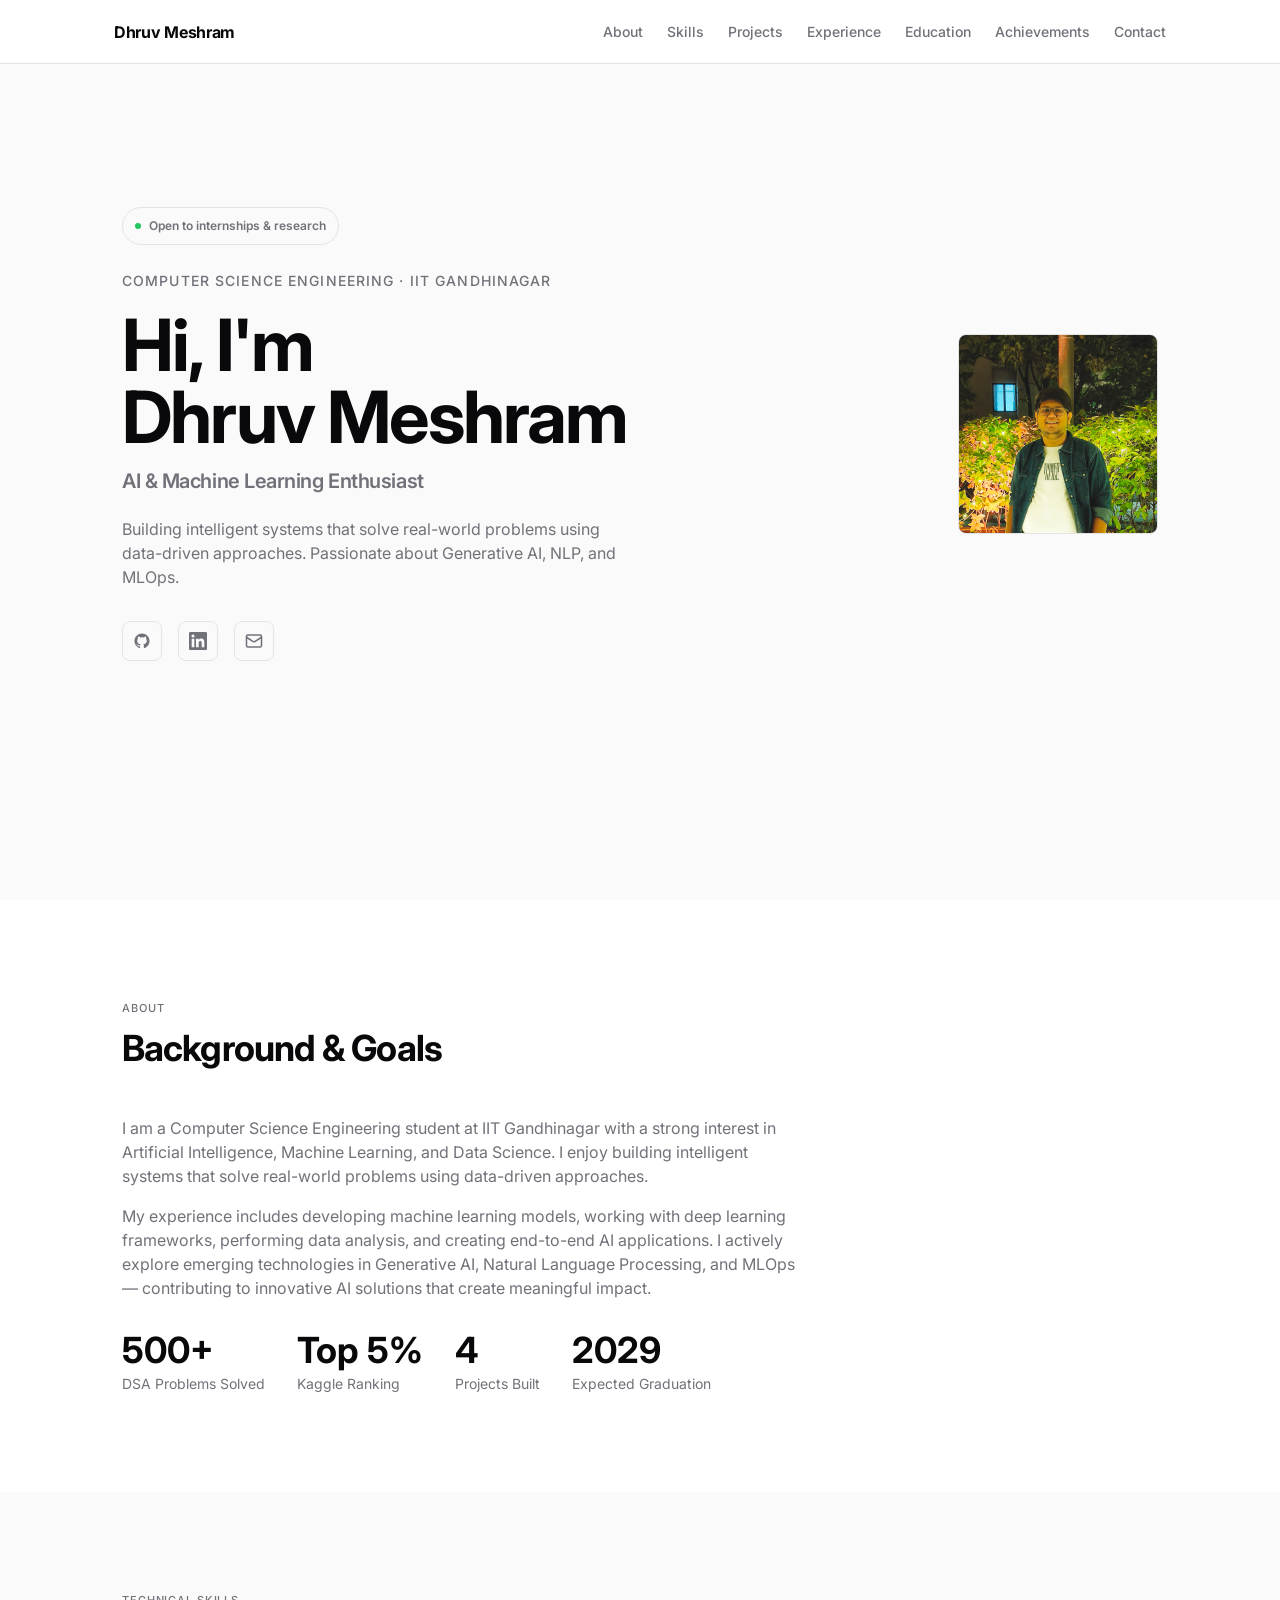
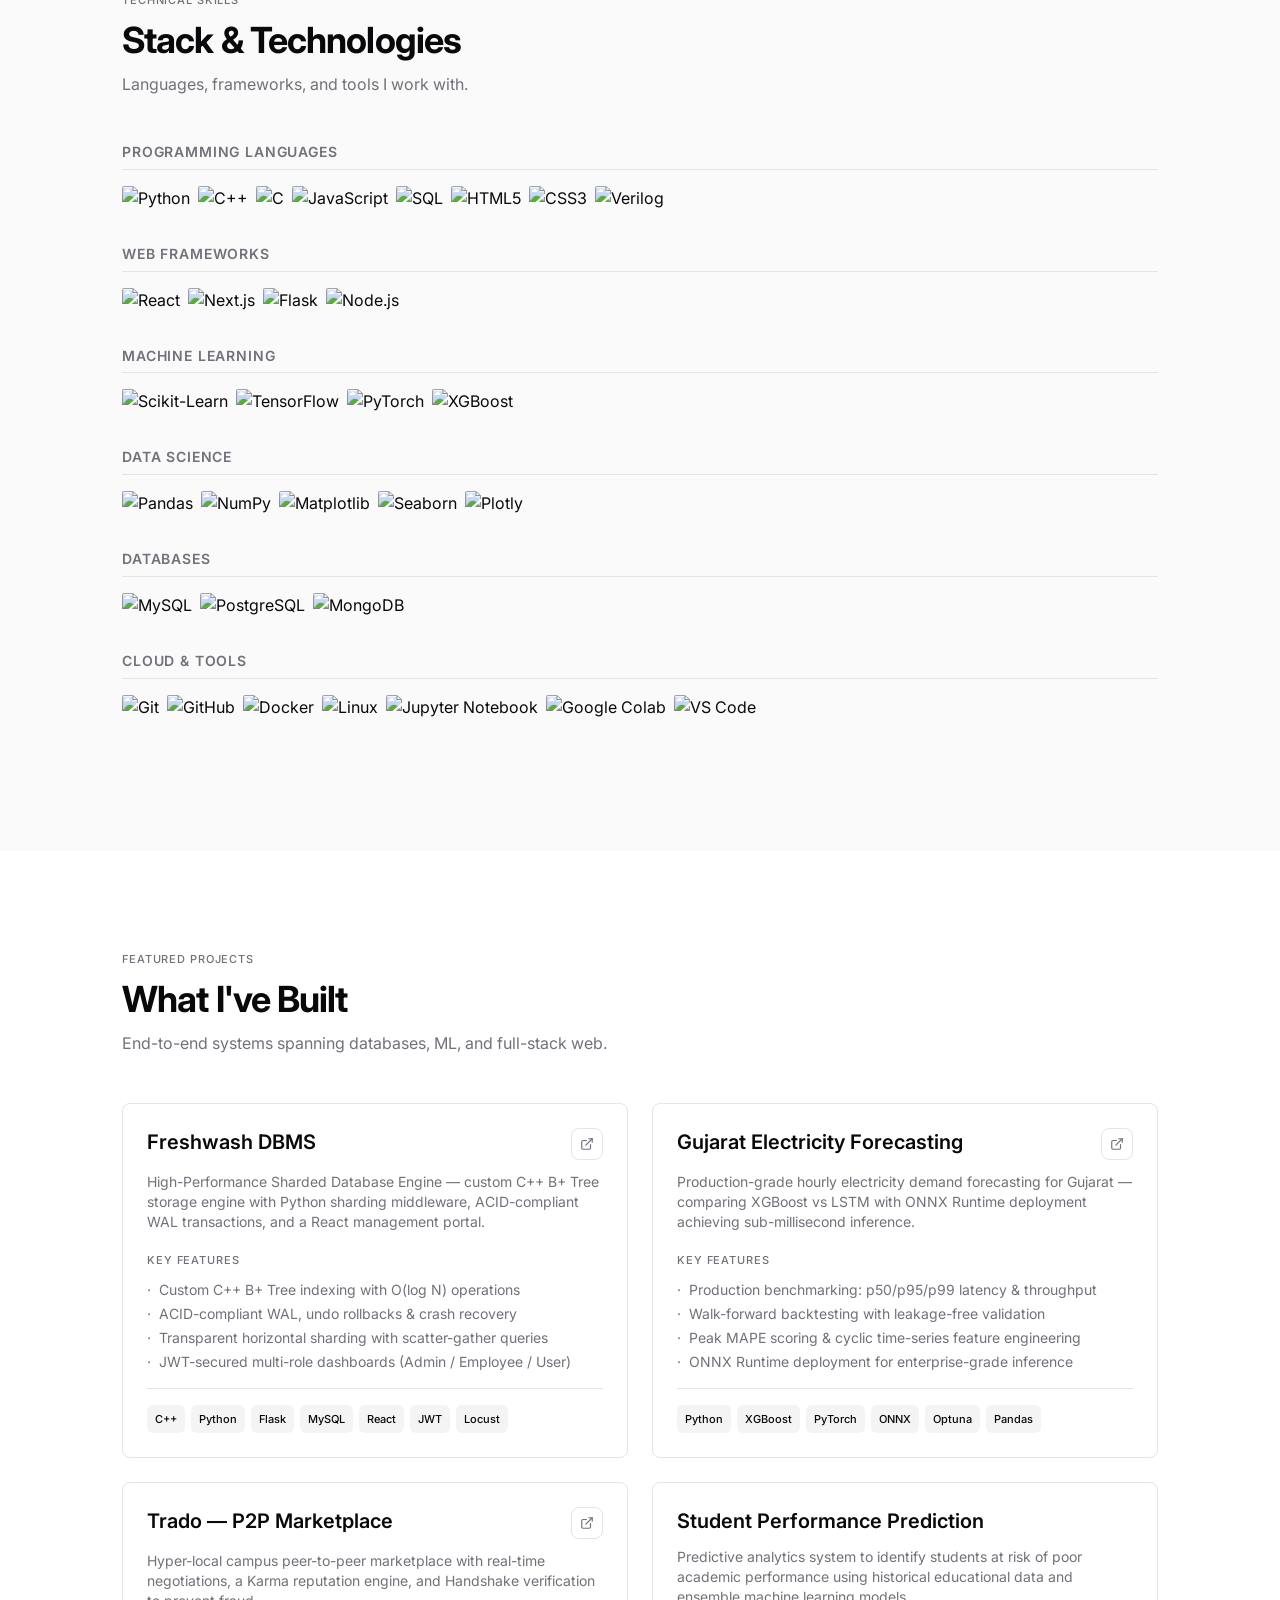
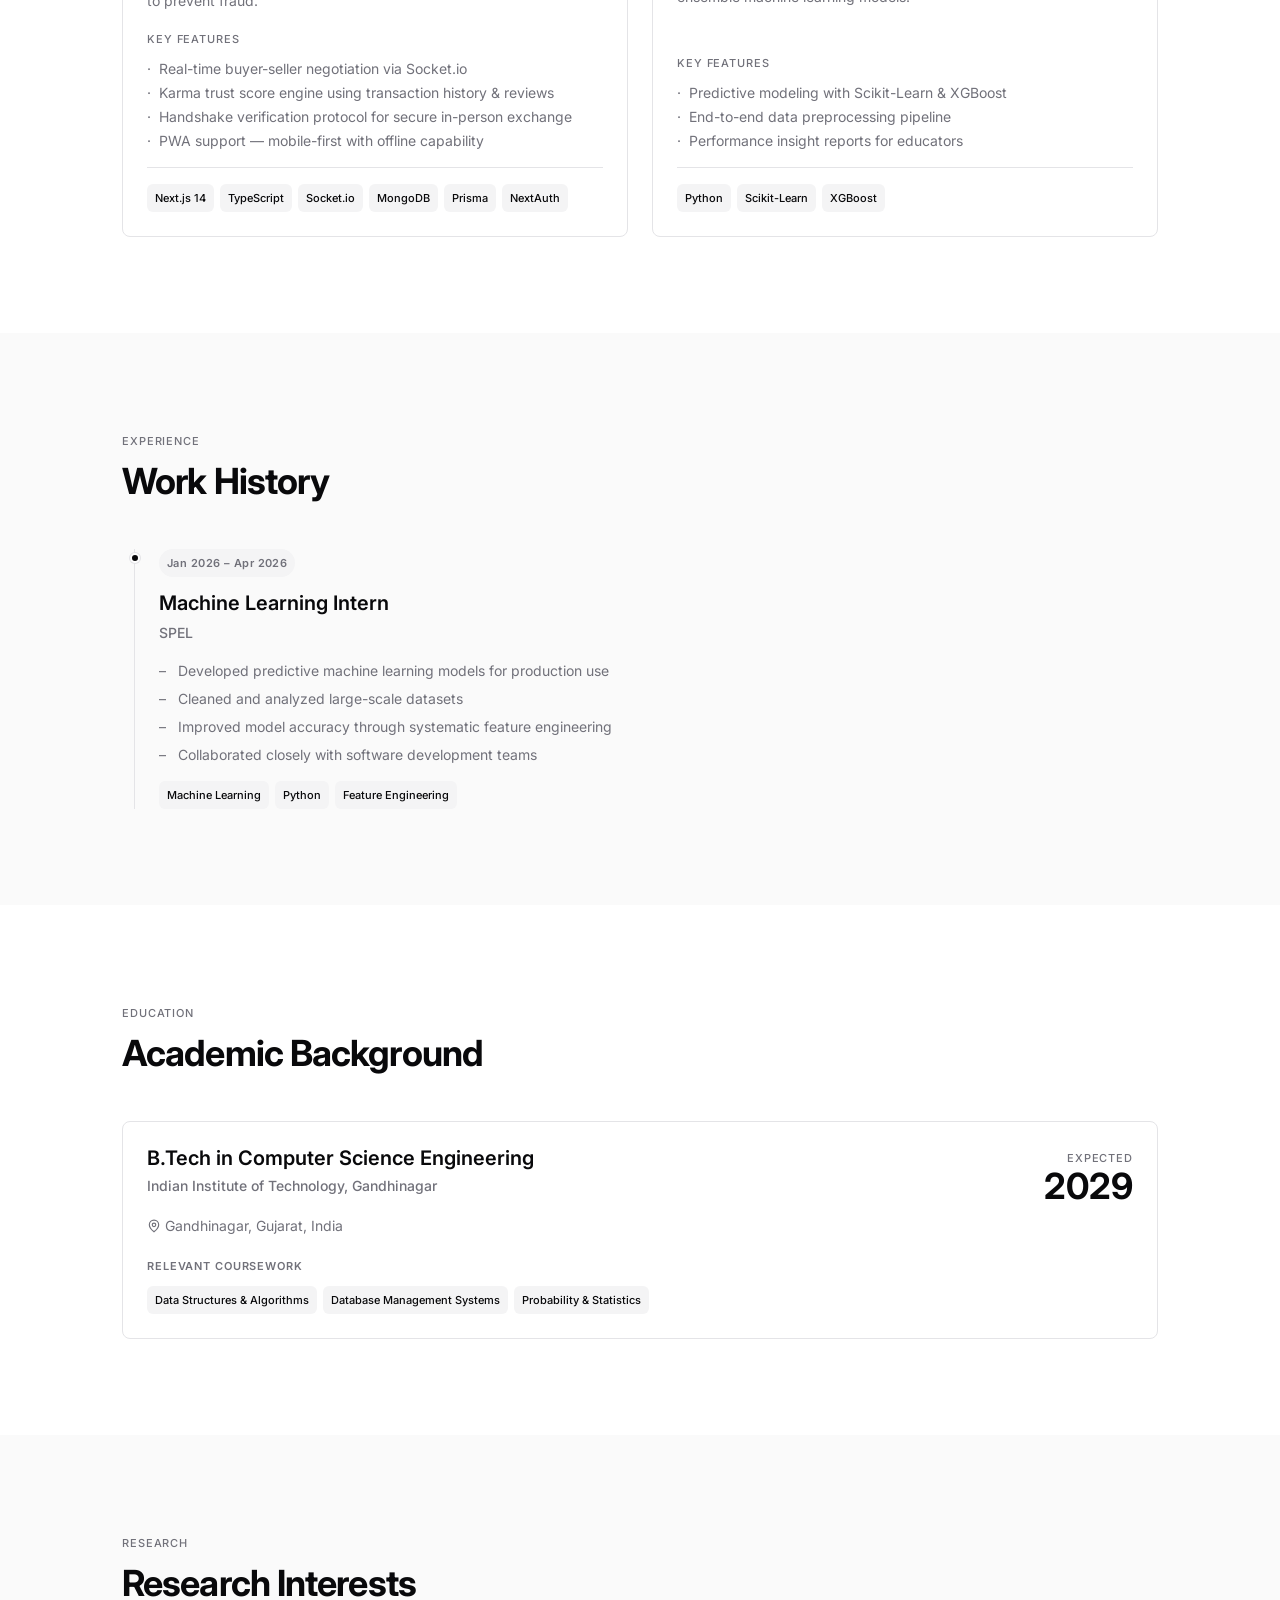
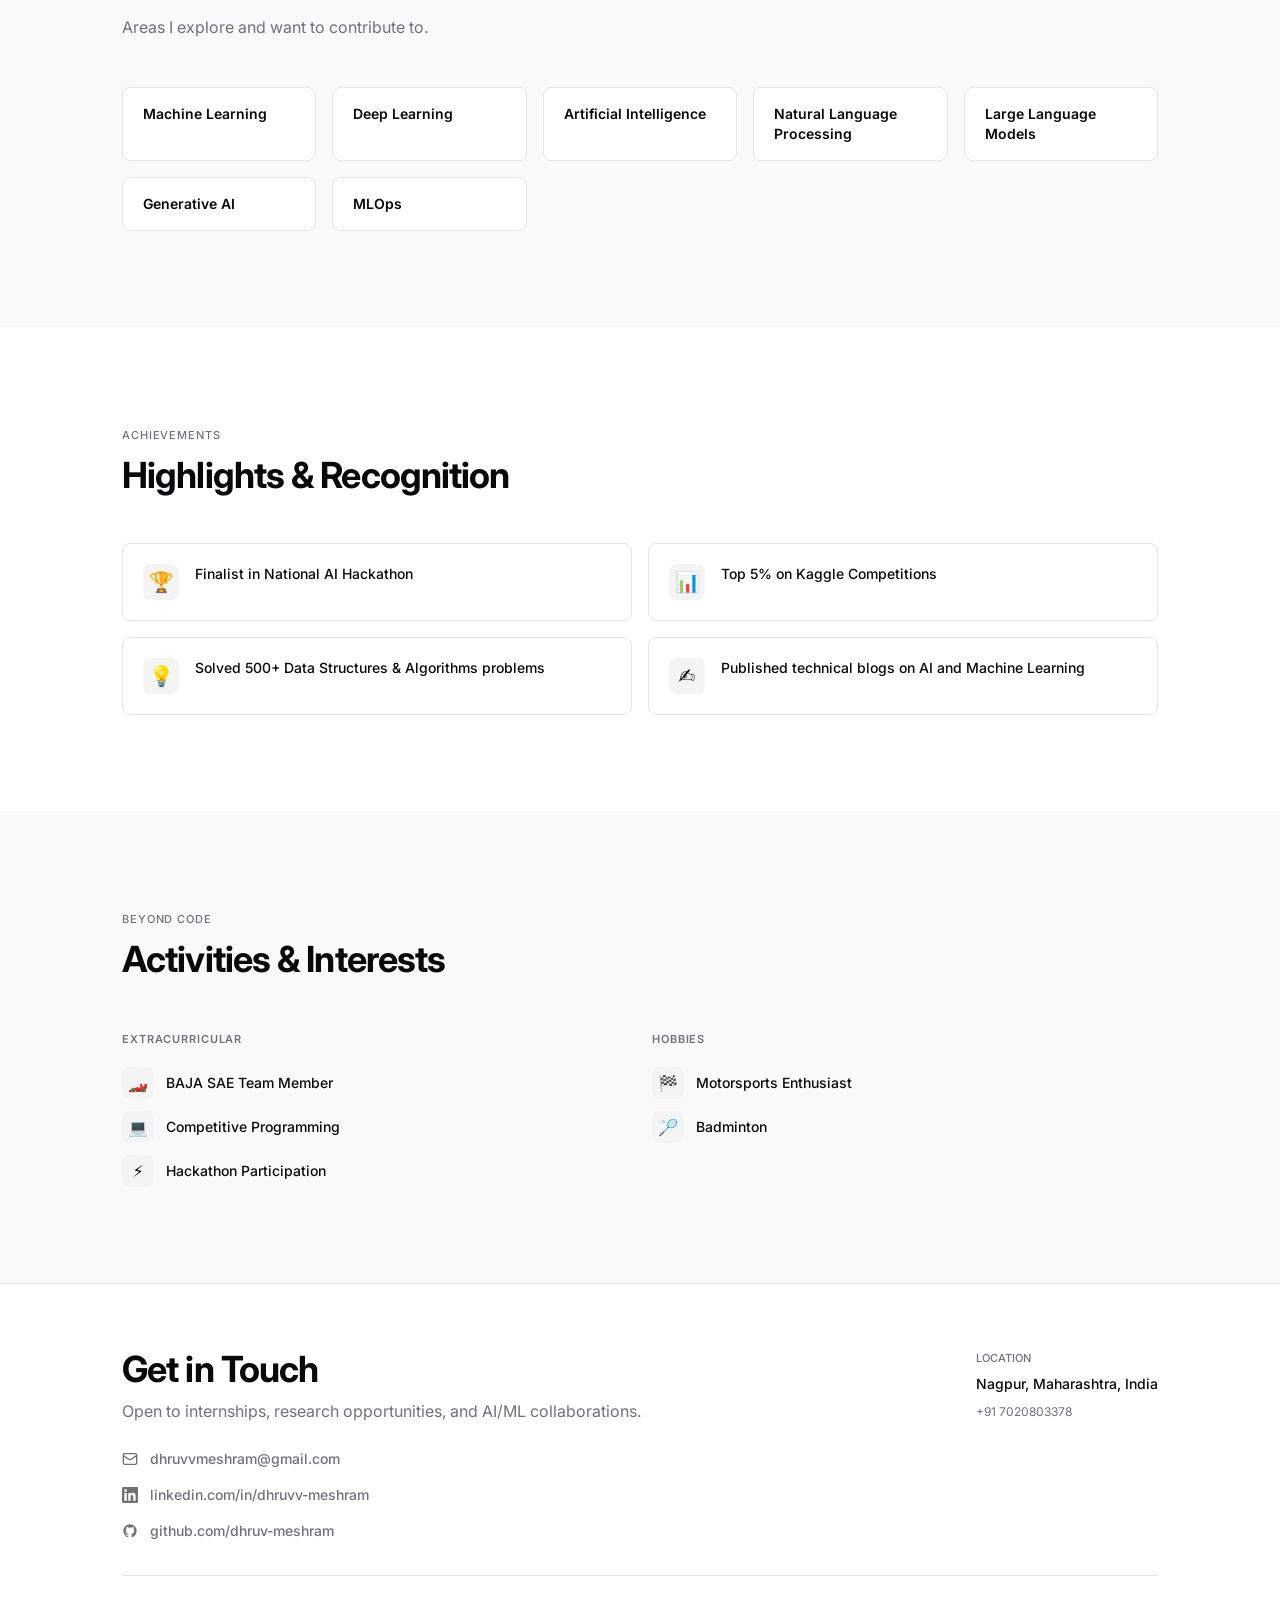
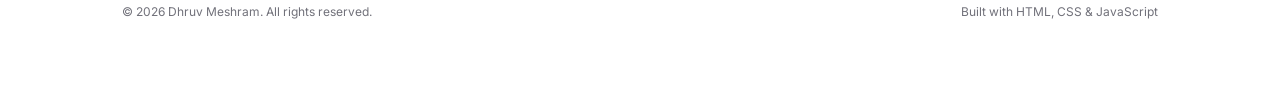
==== index.html @ d411b2fb "initilized portfolio website" ====
<!DOCTYPE html>
<html lang="en">

<head>
  <meta charset="UTF-8" />
  <meta name="viewport" content="width=device-width, initial-scale=1.0" />
  <meta name="description"
    content="Dhruv Meshram — Computer Science Engineering student at IIT Gandhinagar. AI & Machine Learning enthusiast building intelligent systems." />
  <title>Dhruv Meshram — AI & ML Portfolio</title>

  <!-- Fonts: Geist via CDN, fallback Inter -->
  <link rel="preconnect" href="https://fonts.googleapis.com" />
  <link rel="preconnect" href="https://fonts.gstatic.com" crossorigin />
  <link href="https://fonts.googleapis.com/css2?family=Inter:wght@400;500;600;700&display=swap" rel="stylesheet" />
  <link href="https://fonts.cdnfonts.com/css/geist-sans" rel="stylesheet" />

  <!-- Styles -->
  <link rel="stylesheet" href="css/tokens.css" />
  <link rel="stylesheet" href="css/base.css" />
  <link rel="stylesheet" href="css/typography.css" />
  <link rel="stylesheet" href="css/components.css" />
  <link rel="stylesheet" href="css/responsive.css" />
</head>

<body>

  <!-- ════════════════════════════════════════
     NAVBAR
════════════════════════════════════════ -->
  <nav class="navbar" role="navigation" aria-label="Main navigation">
    <div class="navbar__inner">
      <a href="#hero" class="navbar__logo">Dhruv Meshram</a>

      <ul class="navbar__links" role="list">
        <li><a class="navbar__link" href="#about">About</a></li>
        <li><a class="navbar__link" href="#skills">Skills</a></li>
        <li><a class="navbar__link" href="#projects">Projects</a></li>
        <li><a class="navbar__link" href="#experience">Experience</a></li>
        <li><a class="navbar__link" href="#education">Education</a></li>
        <li><a class="navbar__link" href="#achievements">Achievements</a></li>
        <li><a class="navbar__link" href="#contact">Contact</a></li>
      </ul>

      <button class="navbar__toggle" id="nav-toggle" aria-label="Open navigation" aria-expanded="false"
        aria-controls="nav-mobile">
        <span></span><span></span><span></span>
      </button>
    </div>

    <!-- Mobile drawer -->
    <div class="navbar__mobile" id="nav-mobile" aria-hidden="true">
      <a class="navbar__mobile-link" href="#about">About</a>
      <a class="navbar__mobile-link" href="#skills">Skills</a>
      <a class="navbar__mobile-link" href="#projects">Projects</a>
      <a class="navbar__mobile-link" href="#experience">Experience</a>
      <a class="navbar__mobile-link" href="#education">Education</a>
      <a class="navbar__mobile-link" href="#achievements">Achievements</a>
      <a class="navbar__mobile-link" href="#contact">Contact</a>
    </div>
  </nav>

  <!-- ════════════════════════════════════════
     HERO
════════════════════════════════════════ -->
  <section id="hero" class="hero">
    <div class="container">
      <div class="hero__inner">
        <div class="hero__content">
          <div class="availability-badge">
            <span class="availability-badge__dot"></span>
            Open to internships &amp; research
          </div>

          <p class="hero__eyebrow">Computer Science Engineering · IIT Gandhinagar</p>

          <h1 class="hero__name">Hi, I'm<br>Dhruv Meshram</h1>

          <p class="hero__title">AI &amp; Machine Learning Enthusiast</p>

          <p class="hero__description">
            Building intelligent systems that solve real-world problems using data-driven approaches.
            Passionate about Generative AI, NLP, and MLOps.
          </p>

          <div class="hero__actions">
            <!-- GitHub -->
            <a href="https://github.com/dhruv-meshram" target="_blank" rel="noopener noreferrer" class="icon-link"
              aria-label="GitHub profile">
              <svg viewBox="0 0 24 24" fill="currentColor" aria-hidden="true">
                <path
                  d="M12 2C6.477 2 2 6.477 2 12c0 4.418 2.865 8.166 6.839 9.489.5.092.682-.217.682-.482 0-.237-.009-.868-.014-1.703-2.782.604-3.369-1.342-3.369-1.342-.454-1.154-1.11-1.462-1.11-1.462-.908-.62.069-.608.069-.608 1.003.07 1.531 1.03 1.531 1.03.892 1.529 2.341 1.087 2.91.832.092-.647.35-1.088.636-1.338-2.22-.253-4.555-1.11-4.555-4.943 0-1.091.39-1.984 1.029-2.683-.103-.253-.446-1.27.098-2.647 0 0 .84-.269 2.75 1.025A9.578 9.578 0 0 1 12 6.836a9.59 9.59 0 0 1 2.504.337c1.909-1.294 2.747-1.025 2.747-1.025.546 1.377.202 2.394.1 2.647.64.699 1.028 1.592 1.028 2.683 0 3.842-2.339 4.687-4.566 4.935.359.309.678.919.678 1.852 0 1.336-.012 2.415-.012 2.743 0 .267.18.578.688.48C19.138 20.163 22 16.418 22 12c0-5.523-4.477-10-10-10z" />
              </svg>
            </a>

            <!-- LinkedIn -->
            <a href="https://www.linkedin.com/in/dhruvv-meshram" target="_blank" rel="noopener noreferrer"
              class="icon-link" aria-label="LinkedIn profile">
              <svg viewBox="0 0 24 24" fill="currentColor" aria-hidden="true">
                <path
                  d="M20.447 20.452h-3.554v-5.569c0-1.328-.027-3.037-1.852-3.037-1.853 0-2.136 1.445-2.136 2.939v5.667H9.351V9h3.414v1.561h.046c.477-.9 1.637-1.85 3.37-1.85 3.601 0 4.267 2.37 4.267 5.455v6.286zM5.337 7.433a2.062 2.062 0 0 1-2.063-2.065 2.064 2.064 0 1 1 2.063 2.065zm1.782 13.019H3.555V9h3.564v11.452zM22.225 0H1.771C.792 0 0 .774 0 1.729v20.542C0 23.227.792 24 1.771 24h20.451C23.2 24 24 23.227 24 22.271V1.729C24 .774 23.2 0 22.222 0h.003z" />
              </svg>
            </a>

            <!-- Email -->
            <a href="mailto:dhruvvmeshram@gmail.com" class="icon-link" aria-label="Send email">
              <svg viewBox="0 0 24 24" fill="none" stroke="currentColor" stroke-width="2" stroke-linecap="round"
                stroke-linejoin="round" aria-hidden="true">
                <rect x="2" y="4" width="20" height="16" rx="2" />
                <path d="m22 7-8.97 5.7a1.94 1.94 0 0 1-2.06 0L2 7" />
              </svg>
            </a>
          </div>
        </div>

        <!-- Profile image placeholder -->
        <div class="hero__image-wrap" aria-hidden="true">
          <img src="assets/images/porfile-photo.jpeg" alt="Dhruv Meshram profile photo" class="hero__image"
            onerror="this.style.display='none'; this.nextElementSibling.style.display='flex';" />
          <div class="hero__image-placeholder" style="display:none;">
            <svg width="48" height="48" viewBox="0 0 24 24" fill="none" stroke="currentColor" stroke-width="1.5"
              opacity="0.3">
              <path d="M20 21v-2a4 4 0 0 0-4-4H8a4 4 0 0 0-4 4v2" />
              <circle cx="12" cy="7" r="4" />
            </svg>
          </div>
        </div>
      </div>
    </div>
  </section>

  <!-- ════════════════════════════════════════
     ABOUT
════════════════════════════════════════ -->
  <section id="about">
    <div class="container">
      <header class="section-header reveal">
        <p class="section-header__eyebrow">About</p>
        <h2 class="section-header__title">Background &amp; Goals</h2>
      </header>

      <div class="reveal reveal-delay-1">
        <p class="about__text">
          I am a Computer Science Engineering student at IIT Gandhinagar with a strong interest in
          Artificial Intelligence, Machine Learning, and Data Science. I enjoy building intelligent
          systems that solve real-world problems using data-driven approaches.
        </p>
        <p class="about__text" style="margin-top: 16px;">
          My experience includes developing machine learning models, working with deep learning
          frameworks, performing data analysis, and creating end-to-end AI applications. I actively
          explore emerging technologies in Generative AI, Natural Language Processing, and MLOps —
          contributing to innovative AI solutions that create meaningful impact.
        </p>
      </div>

      <div class="about__stats reveal reveal-delay-2">
        <div>
          <div class="about__stat-value">500+</div>
          <div class="about__stat-label">DSA Problems Solved</div>
        </div>
        <div>
          <div class="about__stat-value">Top 5%</div>
          <div class="about__stat-label">Kaggle Ranking</div>
        </div>
        <div>
          <div class="about__stat-value">4</div>
          <div class="about__stat-label">Projects Built</div>
        </div>
        <div>
          <div class="about__stat-value">2029</div>
          <div class="about__stat-label">Expected Graduation</div>
        </div>
      </div>
    </div>
  </section>

  <!-- ════════════════════════════════════════
     SKILLS
════════════════════════════════════════ -->
  <section id="skills">
    <div class="container">
      <header class="section-header reveal">
        <p class="section-header__eyebrow">Technical Skills</p>
        <h2 class="section-header__title">Stack &amp; Technologies</h2>
        <p class="section-header__subtitle">Languages, frameworks, and tools I work with.</p>
      </header>

      <!-- Languages -->
      <div class="skills__category reveal">
        <h3 class="skills__category-title">Programming Languages</h3>
        <div class="skills__badges">
          <img src="https://img.shields.io/badge/Python-3670A0?style=for-the-badge&logo=python&logoColor=ffdd54"
            alt="Python" />
          <img src="https://img.shields.io/badge/C%2B%2B-00599C?style=for-the-badge&logo=c%2B%2B&logoColor=white"
            alt="C++" />
          <img src="https://img.shields.io/badge/C-A8B9CC?style=for-the-badge&logo=c&logoColor=black" alt="C" />
          <img src="https://img.shields.io/badge/JavaScript-F7DF1E?style=for-the-badge&logo=javascript&logoColor=black"
            alt="JavaScript" />
          <img src="https://img.shields.io/badge/SQL-003B57?style=for-the-badge&logo=sqlite&logoColor=white"
            alt="SQL" />
          <img src="https://img.shields.io/badge/HTML5-E34F26?style=for-the-badge&logo=html5&logoColor=white"
            alt="HTML5" />
          <img src="https://img.shields.io/badge/CSS3-1572B6?style=for-the-badge&logo=css3&logoColor=white"
            alt="CSS3" />
          <img src="https://img.shields.io/badge/Verilog-5C6BC0?style=for-the-badge&logo=v&logoColor=white"
            alt="Verilog" />
        </div>
      </div>

      <!-- Web Frameworks -->
      <div class="skills__category reveal reveal-delay-1">
        <h3 class="skills__category-title">Web Frameworks</h3>
        <div class="skills__badges">
          <img src="https://img.shields.io/badge/React-20232A?style=for-the-badge&logo=react&logoColor=61DAFB"
            alt="React" />
          <img src="https://img.shields.io/badge/Next.js-000000?style=for-the-badge&logo=next.js&logoColor=white"
            alt="Next.js" />
          <img src="https://img.shields.io/badge/Flask-000000?style=for-the-badge&logo=flask&logoColor=white"
            alt="Flask" />
          <img src="https://img.shields.io/badge/Node.js-339933?style=for-the-badge&logo=node.js&logoColor=white"
            alt="Node.js" />
        </div>
      </div>

      <!-- Machine Learning -->
      <div class="skills__category reveal reveal-delay-2">
        <h3 class="skills__category-title">Machine Learning</h3>
        <div class="skills__badges">
          <img
            src="https://img.shields.io/badge/scikit--learn-F7931E?style=for-the-badge&logo=scikit-learn&logoColor=white"
            alt="Scikit-Learn" />
          <img src="https://img.shields.io/badge/TensorFlow-FF6F00?style=for-the-badge&logo=tensorflow&logoColor=white"
            alt="TensorFlow" />
          <img src="https://img.shields.io/badge/PyTorch-EE4C2C?style=for-the-badge&logo=pytorch&logoColor=white"
            alt="PyTorch" />
          <img src="https://img.shields.io/badge/XGBoost-189AB4?style=for-the-badge&logo=python&logoColor=white"
            alt="XGBoost" />
        </div>
      </div>

      <!-- Data Science -->
      <div class="skills__category reveal reveal-delay-3">
        <h3 class="skills__category-title">Data Science</h3>
        <div class="skills__badges">
          <img src="https://img.shields.io/badge/Pandas-150458?style=for-the-badge&logo=pandas&logoColor=white"
            alt="Pandas" />
          <img src="https://img.shields.io/badge/NumPy-013243?style=for-the-badge&logo=numpy&logoColor=white"
            alt="NumPy" />
          <img src="https://img.shields.io/badge/Matplotlib-11557c?style=for-the-badge&logo=python&logoColor=white"
            alt="Matplotlib" />
          <img src="https://img.shields.io/badge/Seaborn-4C72B0?style=for-the-badge&logo=python&logoColor=white"
            alt="Seaborn" />
          <img src="https://img.shields.io/badge/Plotly-3F4F75?style=for-the-badge&logo=plotly&logoColor=white"
            alt="Plotly" />
        </div>
      </div>

      <!-- Databases -->
      <div class="skills__category reveal">
        <h3 class="skills__category-title">Databases</h3>
        <div class="skills__badges">
          <img src="https://img.shields.io/badge/MySQL-4479A1?style=for-the-badge&logo=mysql&logoColor=white"
            alt="MySQL" />
          <img src="https://img.shields.io/badge/PostgreSQL-316192?style=for-the-badge&logo=postgresql&logoColor=white"
            alt="PostgreSQL" />
          <img src="https://img.shields.io/badge/MongoDB-4ea94b?style=for-the-badge&logo=mongodb&logoColor=white"
            alt="MongoDB" />
        </div>
      </div>

      <!-- Tools -->
      <div class="skills__category reveal reveal-delay-1">
        <h3 class="skills__category-title">Cloud &amp; Tools</h3>
        <div class="skills__badges">
          <img src="https://img.shields.io/badge/Git-F05032?style=for-the-badge&logo=git&logoColor=white" alt="Git" />
          <img src="https://img.shields.io/badge/GitHub-100000?style=for-the-badge&logo=github&logoColor=white"
            alt="GitHub" />
          <img src="https://img.shields.io/badge/Docker-2496ED?style=for-the-badge&logo=docker&logoColor=white"
            alt="Docker" />
          <img src="https://img.shields.io/badge/Linux-FCC624?style=for-the-badge&logo=linux&logoColor=black"
            alt="Linux" />
          <img src="https://img.shields.io/badge/Jupyter-F37626?style=for-the-badge&logo=jupyter&logoColor=white"
            alt="Jupyter Notebook" />
          <img
            src="https://img.shields.io/badge/Google%20Colab-F9AB00?style=for-the-badge&logo=google-colab&logoColor=white"
            alt="Google Colab" />
          <img
            src="https://img.shields.io/badge/VS%20Code-007ACC?style=for-the-badge&logo=visual-studio-code&logoColor=white"
            alt="VS Code" />
        </div>
      </div>
    </div>
  </section>
  <!-- ════════════════════════════════════════
     PROJECTS
════════════════════════════════════════ -->
  <section id="projects">
    <div class="container">
      <header class="section-header reveal">
        <p class="section-header__eyebrow">Featured Projects</p>
        <h2 class="section-header__title">What I've Built</h2>
        <p class="section-header__subtitle">End-to-end systems spanning databases, ML, and full-stack web.</p>
      </header>

      <div class="projects__grid">

        <!-- Project 1: Freshwash DBMS -->
        <article class="project-card reveal">
          <div class="project-card__header">
            <h3 class="project-card__title">Freshwash DBMS</h3>
            <a href="https://github.com/vedantb7/Database-Freshwash" target="_blank" rel="noopener noreferrer"
              class="project-card__link" aria-label="View Freshwash DBMS on GitHub">
              <svg viewBox="0 0 24 24" fill="none" stroke="currentColor" stroke-width="2" stroke-linecap="round"
                stroke-linejoin="round">
                <path d="M18 13v6a2 2 0 0 1-2 2H5a2 2 0 0 1-2-2V8a2 2 0 0 1 2-2h6" />
                <polyline points="15 3 21 3 21 9" />
                <line x1="10" y1="14" x2="21" y2="3" />
              </svg>
            </a>
          </div>
          <p class="project-card__desc">
            High-Performance Sharded Database Engine — custom C++ B+ Tree storage engine with Python sharding
            middleware, ACID-compliant WAL transactions, and a React management portal.
          </p>
          <div class="project-card__features">
            <p class="project-card__features-title">Key Features</p>
            <ul class="project-card__feature-list">
              <li class="project-card__feature">Custom C++ B+ Tree indexing with O(log N) operations</li>
              <li class="project-card__feature">ACID-compliant WAL, undo rollbacks &amp; crash recovery</li>
              <li class="project-card__feature">Transparent horizontal sharding with scatter-gather queries</li>
              <li class="project-card__feature">JWT-secured multi-role dashboards (Admin / Employee / User)</li>
            </ul>
          </div>
          <div class="project-card__tech">
            <span class="tech-tag">C++</span>
            <span class="tech-tag">Python</span>
            <span class="tech-tag">Flask</span>
            <span class="tech-tag">MySQL</span>
            <span class="tech-tag">React</span>
            <span class="tech-tag">JWT</span>
            <span class="tech-tag">Locust</span>
          </div>
        </article>

        <!-- Project 2: Electricity Forecasting -->
        <article class="project-card reveal reveal-delay-1">
          <div class="project-card__header">
            <h3 class="project-card__title">Gujarat Electricity Forecasting</h3>
            <a href="https://github.com/dhruv-meshram/load-forecasting" target="_blank" rel="noopener noreferrer"
              class="project-card__link" aria-label="View Forecasting project on GitHub">
              <svg viewBox="0 0 24 24" fill="none" stroke="currentColor" stroke-width="2" stroke-linecap="round"
                stroke-linejoin="round">
                <path d="M18 13v6a2 2 0 0 1-2 2H5a2 2 0 0 1-2-2V8a2 2 0 0 1 2-2h6" />
                <polyline points="15 3 21 3 21 9" />
                <line x1="10" y1="14" x2="21" y2="3" />
              </svg>
            </a>
          </div>
          <p class="project-card__desc">
            Production-grade hourly electricity demand forecasting for Gujarat — comparing XGBoost vs LSTM with ONNX
            Runtime deployment achieving sub-millisecond inference.
          </p>
          <div class="project-card__features">
            <p class="project-card__features-title">Key Features</p>
            <ul class="project-card__feature-list">
              <li class="project-card__feature">Production benchmarking: p50/p95/p99 latency &amp; throughput</li>
              <li class="project-card__feature">Walk-forward backtesting with leakage-free validation</li>
              <li class="project-card__feature">Peak MAPE scoring &amp; cyclic time-series feature engineering</li>
              <li class="project-card__feature">ONNX Runtime deployment for enterprise-grade inference</li>
            </ul>
          </div>
          <div class="project-card__tech">
            <span class="tech-tag">Python</span>
            <span class="tech-tag">XGBoost</span>
            <span class="tech-tag">PyTorch</span>
            <span class="tech-tag">ONNX</span>
            <span class="tech-tag">Optuna</span>
            <span class="tech-tag">Pandas</span>
          </div>
        </article>

        <!-- Project 3: Trado Marketplace -->
        <article class="project-card reveal reveal-delay-2">
          <div class="project-card__header">
            <h3 class="project-card__title">Trado — P2P Marketplace</h3>
            <a href="https://github.com/vedantb7/trado" target="_blank" rel="noopener noreferrer"
              class="project-card__link" aria-label="View Trado on GitHub">
              <svg viewBox="0 0 24 24" fill="none" stroke="currentColor" stroke-width="2" stroke-linecap="round"
                stroke-linejoin="round">
                <path d="M18 13v6a2 2 0 0 1-2 2H5a2 2 0 0 1-2-2V8a2 2 0 0 1 2-2h6" />
                <polyline points="15 3 21 3 21 9" />
                <line x1="10" y1="14" x2="21" y2="3" />
              </svg>
            </a>
          </div>
          <p class="project-card__desc">
            Hyper-local campus peer-to-peer marketplace with real-time negotiations, a Karma reputation engine, and
            Handshake verification to prevent fraud.
          </p>
          <div class="project-card__features">
            <p class="project-card__features-title">Key Features</p>
            <ul class="project-card__feature-list">
              <li class="project-card__feature">Real-time buyer-seller negotiation via Socket.io</li>
              <li class="project-card__feature">Karma trust score engine using transaction history &amp; reviews</li>
              <li class="project-card__feature">Handshake verification protocol for secure in-person exchange</li>
              <li class="project-card__feature">PWA support — mobile-first with offline capability</li>
            </ul>
          </div>
          <div class="project-card__tech">
            <span class="tech-tag">Next.js 14</span>
            <span class="tech-tag">TypeScript</span>
            <span class="tech-tag">Socket.io</span>
            <span class="tech-tag">MongoDB</span>
            <span class="tech-tag">Prisma</span>
            <span class="tech-tag">NextAuth</span>
          </div>
        </article>

        <!-- Project 4: Student Performance -->
        <article class="project-card reveal reveal-delay-3">
          <div class="project-card__header">
            <h3 class="project-card__title">Student Performance Prediction</h3>
          </div>
          <p class="project-card__desc">
            Predictive analytics system to identify students at risk of poor academic performance using historical
            educational data and ensemble machine learning models.
          </p>
          <div class="project-card__features">
            <p class="project-card__features-title">Key Features</p>
            <ul class="project-card__feature-list">
              <li class="project-card__feature">Predictive modeling with Scikit-Learn &amp; XGBoost</li>
              <li class="project-card__feature">End-to-end data preprocessing pipeline</li>
              <li class="project-card__feature">Performance insight reports for educators</li>
            </ul>
          </div>
          <div class="project-card__tech">
            <span class="tech-tag">Python</span>
            <span class="tech-tag">Scikit-Learn</span>
            <span class="tech-tag">XGBoost</span>
          </div>
        </article>

      </div>
    </div>
  </section>

  <!-- ════════════════════════════════════════
     EXPERIENCE
════════════════════════════════════════ -->
  <section id="experience">
    <div class="container">
      <header class="section-header reveal">
        <p class="section-header__eyebrow">Experience</p>
        <h2 class="section-header__title">Work History</h2>
      </header>

      <div class="timeline">
        <div class="timeline-item reveal">
          <div class="timeline-item__dot"></div>
          <span class="timeline-item__date">Jan 2026 – Apr 2026</span>
          <h3 class="timeline-item__title">Machine Learning Intern</h3>
          <p class="timeline-item__subtitle">SPEL</p>
          <ul class="timeline-item__bullets">
            <li class="timeline-item__bullet">Developed predictive machine learning models for production use</li>
            <li class="timeline-item__bullet">Cleaned and analyzed large-scale datasets</li>
            <li class="timeline-item__bullet">Improved model accuracy through systematic feature engineering</li>
            <li class="timeline-item__bullet">Collaborated closely with software development teams</li>
          </ul>
          <div class="timeline-item__tags">
            <span class="tech-tag">Machine Learning</span>
            <span class="tech-tag">Python</span>
            <span class="tech-tag">Feature Engineering</span>
          </div>
        </div>
      </div>
    </div>
  </section>
  <!-- ════════════════════════════════════════
     EDUCATION
════════════════════════════════════════ -->
  <section id="education">
    <div class="container">
      <header class="section-header reveal">
        <p class="section-header__eyebrow">Education</p>
        <h2 class="section-header__title">Academic Background</h2>
      </header>

      <div class="edu-card reveal">
        <div>
          <h3 class="edu-card__degree">B.Tech in Computer Science Engineering</h3>
          <p class="edu-card__university">Indian Institute of Technology, Gandhinagar</p>
          <p class="edu-card__location">
            <svg width="14" height="14" viewBox="0 0 24 24" fill="none" stroke="currentColor" stroke-width="2"
              aria-hidden="true">
              <path d="M20 10c0 6-8 12-8 12s-8-6-8-12a8 8 0 0 1 16 0Z" />
              <circle cx="12" cy="10" r="3" />
            </svg>
            Gandhinagar, Gujarat, India
          </p>
          <p class="edu-card__coursework-title">Relevant Coursework</p>
          <div class="edu-card__courses">
            <span class="tech-tag">Data Structures &amp; Algorithms</span>
            <span class="tech-tag">Database Management Systems</span>
            <span class="tech-tag">Probability &amp; Statistics</span>
          </div>
        </div>
        <div class="edu-card__grad">
          <p class="edu-card__grad-label">Expected</p>
          <p class="edu-card__grad-year">2029</p>
        </div>
      </div>
    </div>
  </section>

  <!-- ════════════════════════════════════════
     RESEARCH INTERESTS
════════════════════════════════════════ -->
  <section id="research">
    <div class="container">
      <header class="section-header reveal">
        <p class="section-header__eyebrow">Research</p>
        <h2 class="section-header__title">Research Interests</h2>
        <p class="section-header__subtitle">Areas I explore and want to contribute to.</p>
      </header>

      <div class="research__grid">
        <div class="research-item reveal">
          <p class="research-item__label">Machine Learning</p>
        </div>
        <div class="research-item reveal reveal-delay-1">
          <p class="research-item__label">Deep Learning</p>
        </div>
        <div class="research-item reveal reveal-delay-2">
          <p class="research-item__label">Artificial Intelligence</p>
        </div>
        <div class="research-item reveal reveal-delay-3">
          <p class="research-item__label">Natural Language Processing</p>
        </div>
        <div class="research-item reveal">
          <p class="research-item__label">Large Language Models</p>
        </div>
        <div class="research-item reveal reveal-delay-1">
          <p class="research-item__label">Generative AI</p>
        </div>
        <div class="research-item reveal reveal-delay-2">
          <p class="research-item__label">MLOps</p>
        </div>
      </div>
    </div>
  </section>

  <!-- ════════════════════════════════════════
     ACHIEVEMENTS
════════════════════════════════════════ -->
  <section id="achievements">
    <div class="container">
      <header class="section-header reveal">
        <p class="section-header__eyebrow">Achievements</p>
        <h2 class="section-header__title">Highlights &amp; Recognition</h2>
      </header>

      <div class="achievements__list">
        <div class="achievement-card reveal">
          <div class="achievement-card__icon">🏆</div>
          <p class="achievement-card__text">Finalist in National AI Hackathon</p>
        </div>
        <div class="achievement-card reveal reveal-delay-1">
          <div class="achievement-card__icon">📊</div>
          <p class="achievement-card__text">Top 5% on Kaggle Competitions</p>
        </div>
        <div class="achievement-card reveal reveal-delay-2">
          <div class="achievement-card__icon">💡</div>
          <p class="achievement-card__text">Solved 500+ Data Structures &amp; Algorithms problems</p>
        </div>
        <div class="achievement-card reveal reveal-delay-3">
          <div class="achievement-card__icon">✍️</div>
          <p class="achievement-card__text">Published technical blogs on AI and Machine Learning</p>
        </div>
      </div>
    </div>
  </section>

  <!-- ════════════════════════════════════════
     ACTIVITIES & INTERESTS
════════════════════════════════════════ -->
  <section id="activities">
    <div class="container">
      <header class="section-header reveal">
        <p class="section-header__eyebrow">Beyond Code</p>
        <h2 class="section-header__title">Activities &amp; Interests</h2>
      </header>

      <div class="activities__grid">
        <div class="reveal">
          <p class="activities__group-title">Extracurricular</p>
          <div class="activities__items">
            <div class="activity-item">
              <div class="activity-item__icon">🏎️</div>
              BAJA SAE Team Member
            </div>
            <div class="activity-item">
              <div class="activity-item__icon">💻</div>
              Competitive Programming
            </div>
            <div class="activity-item">
              <div class="activity-item__icon">⚡</div>
              Hackathon Participation
            </div>
          </div>
        </div>

        <div class="reveal reveal-delay-1">
          <p class="activities__group-title">Hobbies</p>
          <div class="activities__items">
            <div class="activity-item">
              <div class="activity-item__icon">🏁</div>
              Motorsports Enthusiast
            </div>
            <div class="activity-item">
              <div class="activity-item__icon">🏸</div>
              Badminton
            </div>
          </div>
        </div>
      </div>
    </div>
  </section>
  <!-- ════════════════════════════════════════
     CONTACT / FOOTER
════════════════════════════════════════ -->
  <footer id="contact" class="contact-section">
    <div class="container">
      <div class="contact__inner reveal">
        <div>
          <h2 class="contact__heading">Get in Touch</h2>
          <p class="contact__sub">Open to internships, research opportunities, and AI/ML collaborations.</p>

          <div class="contact__links">
            <a href="mailto:dhruvvmeshram@gmail.com" class="contact__link-row">
              <svg viewBox="0 0 24 24" fill="none" stroke="currentColor" stroke-width="2" stroke-linecap="round"
                stroke-linejoin="round" aria-hidden="true">
                <rect x="2" y="4" width="20" height="16" rx="2" />
                <path d="m22 7-8.97 5.7a1.94 1.94 0 0 1-2.06 0L2 7" />
              </svg>
              dhruvvmeshram@gmail.com
            </a>
            <a href="https://www.linkedin.com/in/dhruvv-meshram" target="_blank" rel="noopener noreferrer"
              class="contact__link-row">
              <svg viewBox="0 0 24 24" fill="currentColor" aria-hidden="true">
                <path
                  d="M20.447 20.452h-3.554v-5.569c0-1.328-.027-3.037-1.852-3.037-1.853 0-2.136 1.445-2.136 2.939v5.667H9.351V9h3.414v1.561h.046c.477-.9 1.637-1.85 3.37-1.85 3.601 0 4.267 2.37 4.267 5.455v6.286zM5.337 7.433a2.062 2.062 0 0 1-2.063-2.065 2.064 2.064 0 1 1 2.063 2.065zm1.782 13.019H3.555V9h3.564v11.452zM22.225 0H1.771C.792 0 0 .774 0 1.729v20.542C0 23.227.792 24 1.771 24h20.451C23.2 24 24 23.227 24 22.271V1.729C24 .774 23.2 0 22.222 0h.003z" />
              </svg>
              linkedin.com/in/dhruvv-meshram
            </a>
            <a href="https://github.com/dhruv-meshram" target="_blank" rel="noopener noreferrer"
              class="contact__link-row">
              <svg viewBox="0 0 24 24" fill="currentColor" aria-hidden="true">
                <path
                  d="M12 2C6.477 2 2 6.477 2 12c0 4.418 2.865 8.166 6.839 9.489.5.092.682-.217.682-.482 0-.237-.009-.868-.014-1.703-2.782.604-3.369-1.342-3.369-1.342-.454-1.154-1.11-1.462-1.11-1.462-.908-.62.069-.608.069-.608 1.003.07 1.531 1.03 1.531 1.03.892 1.529 2.341 1.087 2.91.832.092-.647.35-1.088.636-1.338-2.22-.253-4.555-1.11-4.555-4.943 0-1.091.39-1.984 1.029-2.683-.103-.253-.446-1.27.098-2.647 0 0 .84-.269 2.75 1.025A9.578 9.578 0 0 1 12 6.836a9.59 9.59 0 0 1 2.504.337c1.909-1.294 2.747-1.025 2.747-1.025.546 1.377.202 2.394.1 2.647.64.699 1.028 1.592 1.028 2.683 0 3.842-2.339 4.687-4.566 4.935.359.309.678.919.678 1.852 0 1.336-.012 2.415-.012 2.743 0 .267.18.578.688.48C19.138 20.163 22 16.418 22 12c0-5.523-4.477-10-10-10z" />
              </svg>
              github.com/dhruv-meshram
            </a>
          </div>
        </div>

        <div class="contact__location">
          <p class="type-micro" style="margin-bottom:4px;">Location</p>
          <p style="font-size:14px;font-weight:500;color:var(--color-foreground);">Nagpur, Maharashtra, India</p>
          <p style="font-size:12px;margin-top:4px;color:var(--color-muted-foreground);">+91 7020803378</p>
        </div>
      </div>

      <div class="footer__bottom">
        <p class="footer__copy">&copy; 2026 Dhruv Meshram. All rights reserved.</p>
        <p class="footer__copy">Built with HTML, CSS &amp; JavaScript</p>
      </div>
    </div>
  </footer>

  <!-- Scripts -->
  <script src="js/animations.js"></script>
  <script src="js/main.js"></script>
</body>

</html>
---- css/tokens.css ----
/* ============================================================
   DESIGN TOKENS — Dhruv Meshram Portfolio
   Source: bjorn-melin-design.json / bjorn-melin-design.css
   ============================================================ */

:root {
  /* ── Colors ── */
  --color-background:        #ffffff;
  --color-foreground:        #09090b;
  --color-muted-foreground:  #71717a;
  --color-muted-surface:     #f4f4f5;
  --color-surface-subtle:    #fafafa;
  --color-primary-action:    #18181b;
  --color-border:            #e4e4e7;

  /* ── Spacing (4px base grid) ── */
  --sp-0-5:  2px;
  --sp-1:    4px;
  --sp-1-5:  6px;
  --sp-2:    8px;
  --sp-2-5:  10px;
  --sp-3:    12px;
  --sp-4:    16px;
  --sp-5:    20px;
  --sp-6:    24px;
  --sp-8:    32px;
  --sp-12:   48px;
  --sp-16:   64px;
  --sp-20:   80px;
  --sp-24:   96px;

  /* ── Border Radius ── */
  --radius-xs:   2px;
  --radius-sm:   6px;
  --radius-md:   8px;
  --radius-full: 9999px;

  /* ── Typography ── */
  --font-sans: "Geist", "Inter", ui-sans-serif, system-ui, -apple-system, sans-serif;
  --font-mono: "Geist Mono", "Fira Code", ui-monospace, monospace;

  /* Font sizes */
  --fs-hero:    72px;
  --fs-xl:      48px;
  --fs-lg:      36px;
  --fs-card:    20px;
  --fs-sub:     18px;
  --fs-body:    16px;
  --fs-sm:      14px;
  --fs-label:   12px;
  --fs-micro:   11px;

  /* Line heights */
  --lh-hero:  72px;
  --lh-xl:    48px;
  --lh-lg:    40px;
  --lh-card:  28px;
  --lh-body:  24px;
  --lh-sm:    20px;
  --lh-label: 16px;
  --lh-micro: 20px;

  /* Letter spacing */
  --ls-hero: -1.8px;
  --ls-lg:   -0.9px;
  --ls-sub:  -0.45px;

  /* ── Transitions ── */
  --transition-fast: 150ms ease;
  --transition-base: 250ms ease;
  --transition-slow: 400ms ease;

  /* ── Elevation ── */
  /* Flat design — border-based depth only */
  --shadow-card: 0 0 0 1px var(--color-border);

  /* ── Layout ── */
  --max-w-content: 1100px;
  --nav-height:    64px;
  --section-gap:   var(--sp-24);
}
---- css/base.css ----
/* ============================================================
   BASE RESET & DEFAULTS
   ============================================================ */

*, *::before, *::after {
  box-sizing: border-box;
  margin: 0;
  padding: 0;
}

html {
  scroll-behavior: smooth;
  font-size: 16px;
  -webkit-text-size-adjust: 100%;
}

body {
  font-family: var(--font-sans);
  font-size: var(--fs-body);
  line-height: var(--lh-body);
  font-weight: 400;
  color: var(--color-foreground);
  background-color: var(--color-background);
  -webkit-font-smoothing: antialiased;
  -moz-osx-font-smoothing: grayscale;
  overflow-x: hidden;
}

img, video, svg {
  display: block;
  max-width: 100%;
}

a {
  color: inherit;
  text-decoration: none;
}

ul, ol {
  list-style: none;
}

button, input, textarea, select {
  font: inherit;
}

h1, h2, h3, h4, h5, h6 {
  font-weight: 700;
  line-height: 1.2;
  color: var(--color-foreground);
}

/* Focus styles from design signal */
*:focus-visible {
  outline: 3px solid var(--color-foreground);
  outline-offset: 2px;
  border-radius: var(--radius-xs);
}

/* Scroll padding for sticky nav */
html {
  scroll-padding-top: calc(var(--nav-height) + 16px);
}

/* ── Container ── */
.container {
  width: 100%;
  max-width: var(--max-w-content);
  margin-inline: auto;
  padding-inline: var(--sp-6);
}

/* ── Section base ── */
section {
  padding-block: var(--section-gap);
}

section:nth-child(even) {
  background-color: var(--color-surface-subtle);
}

/* ── Divider ── */
.divider {
  width: 100%;
  height: 1px;
  background-color: var(--color-border);
  margin-block: var(--sp-8);
}

/* ── Screen reader only ── */
.sr-only {
  position: absolute;
  width: 1px;
  height: 1px;
  padding: 0;
  margin: -1px;
  overflow: hidden;
  clip: rect(0, 0, 0, 0);
  white-space: nowrap;
  border: 0;
}

/* ── Reduced motion ── */
@media (prefers-reduced-motion: reduce) {
  *, *::before, *::after {
    animation-duration: 0.01ms !important;
    animation-iteration-count: 1 !important;
    transition-duration: 0.01ms !important;
    scroll-behavior: auto !important;
  }
}
---- css/typography.css ----
/* ============================================================
   TYPOGRAPHY UTILITY CLASSES
   Source: bjorn-melin-DESIGN.md type scale
   ============================================================ */

/* ── Hero H1 ── */
.type-hero {
  font-family: var(--font-sans);
  font-size: var(--fs-hero);
  font-weight: 700;
  line-height: var(--lh-hero);
  letter-spacing: var(--ls-hero);
  color: var(--color-foreground);
}

/* ── Section Heading XL ── */
.type-section-xl {
  font-family: var(--font-sans);
  font-size: var(--fs-xl);
  font-weight: 700;
  line-height: var(--lh-xl);
  letter-spacing: normal;
  color: var(--color-foreground);
}

/* ── Section Heading LG ── */
.type-section-lg {
  font-family: var(--font-sans);
  font-size: var(--fs-lg);
  font-weight: 700;
  line-height: var(--lh-lg);
  letter-spacing: var(--ls-lg);
  color: var(--color-foreground);
}

/* ── Card Heading ── */
.type-card-heading {
  font-family: var(--font-sans);
  font-size: var(--fs-card);
  font-weight: 600;
  line-height: var(--lh-card);
  letter-spacing: normal;
  color: var(--color-foreground);
}

/* ── Subheading ── */
.type-subheading {
  font-family: var(--font-sans);
  font-size: var(--fs-sub);
  font-weight: 600;
  line-height: var(--lh-card);
  letter-spacing: var(--ls-sub);
  color: var(--color-foreground);
}

/* ── Body ── */
.type-body {
  font-family: var(--font-sans);
  font-size: var(--fs-body);
  font-weight: 400;
  line-height: var(--lh-body);
  letter-spacing: normal;
  color: var(--color-foreground);
}

/* ── Body Medium ── */
.type-body-medium {
  font-family: var(--font-sans);
  font-size: var(--fs-sm);
  font-weight: 500;
  line-height: var(--lh-sm);
  letter-spacing: normal;
}

/* ── Body Small ── */
.type-body-small {
  font-family: var(--font-sans);
  font-size: var(--fs-sm);
  font-weight: 400;
  line-height: var(--lh-sm);
  letter-spacing: normal;
}

/* ── Label ── */
.type-label {
  font-family: var(--font-sans);
  font-size: var(--fs-label);
  font-weight: 600;
  line-height: var(--lh-label);
  letter-spacing: normal;
}

/* ── Caption ── */
.type-caption {
  font-family: var(--font-sans);
  font-size: var(--fs-label);
  font-weight: 400;
  line-height: var(--lh-label);
  letter-spacing: normal;
  color: var(--color-muted-foreground);
}

/* ── Micro Label ── */
.type-micro {
  font-family: var(--font-sans);
  font-size: var(--fs-micro);
  font-weight: 500;
  line-height: var(--lh-micro);
  letter-spacing: normal;
  text-transform: uppercase;
  color: var(--color-muted-foreground);
}

/* ── Color Modifiers ── */
.text-muted    { color: var(--color-muted-foreground); }
.text-primary  { color: var(--color-foreground); }
.text-action   { color: var(--color-primary-action); }
---- css/components.css ----
/* ============================================================
   COMPONENTS — Navbar, Hero, Section Headers, Cards, Badges
   ============================================================ */

/* ══════════════════════════════════════════
   NAVBAR
══════════════════════════════════════════ */
.navbar {
  position: fixed;
  top: 0;
  left: 0;
  right: 0;
  z-index: 100;
  height: var(--nav-height);
  background-color: rgba(255, 255, 255, 0.85);
  backdrop-filter: blur(4px);
  -webkit-backdrop-filter: blur(4px);
  border-bottom: 1px solid var(--color-border);
}

.navbar__inner {
  display: flex;
  align-items: center;
  justify-content: space-between;
  height: 100%;
  max-width: var(--max-w-content);
  margin-inline: auto;
  padding-inline: var(--sp-6);
}

.navbar__logo {
  font-size: var(--fs-body);
  font-weight: 700;
  letter-spacing: -0.3px;
  color: var(--color-foreground);
  white-space: nowrap;
}

.navbar__links {
  display: flex;
  align-items: center;
  gap: var(--sp-6);
}

.navbar__link {
  font-size: var(--fs-sm);
  font-weight: 500;
  color: var(--color-muted-foreground);
  transition: color var(--transition-fast);
  white-space: nowrap;
}

.navbar__link:hover,
.navbar__link.is-active {
  color: var(--color-foreground);
}

.navbar__link.is-active {
  font-weight: 600;
}

/* Mobile hamburger */
.navbar__toggle {
  display: none;
  flex-direction: column;
  gap: 5px;
  background: none;
  border: none;
  cursor: pointer;
  padding: var(--sp-1);
}

.navbar__toggle span {
  display: block;
  width: 22px;
  height: 2px;
  background-color: var(--color-foreground);
  border-radius: var(--radius-full);
  transition: transform var(--transition-base), opacity var(--transition-base);
}

.navbar__toggle.is-open span:nth-child(1) { transform: translateY(7px) rotate(45deg); }
.navbar__toggle.is-open span:nth-child(2) { opacity: 0; }
.navbar__toggle.is-open span:nth-child(3) { transform: translateY(-7px) rotate(-45deg); }

/* Mobile nav drawer */
.navbar__mobile {
  display: none;
  flex-direction: column;
  gap: var(--sp-1);
  background-color: var(--color-background);
  border-bottom: 1px solid var(--color-border);
  padding: var(--sp-4) var(--sp-6);
}

.navbar__mobile.is-open { display: flex; }

.navbar__mobile-link {
  font-size: var(--fs-body);
  font-weight: 500;
  color: var(--color-muted-foreground);
  padding-block: var(--sp-2);
  border-bottom: 1px solid var(--color-border);
  transition: color var(--transition-fast);
}

.navbar__mobile-link:last-child { border-bottom: none; }
.navbar__mobile-link:hover { color: var(--color-foreground); }


/* ══════════════════════════════════════════
   SECTION HEADER
══════════════════════════════════════════ */
.section-header {
  margin-bottom: var(--sp-12);
}

.section-header__eyebrow {
  font-size: var(--fs-micro);
  font-weight: 500;
  letter-spacing: 0.08em;
  text-transform: uppercase;
  color: var(--color-muted-foreground);
  margin-bottom: var(--sp-2);
}

.section-header__title {
  font-size: var(--fs-lg);
  font-weight: 700;
  line-height: var(--lh-lg);
  letter-spacing: var(--ls-lg);
  color: var(--color-foreground);
}

.section-header__subtitle {
  margin-top: var(--sp-3);
  font-size: var(--fs-body);
  font-weight: 400;
  line-height: var(--lh-body);
  color: var(--color-muted-foreground);
  max-width: 560px;
}


/* ══════════════════════════════════════════
   HERO
══════════════════════════════════════════ */
.hero {
  min-height: 100svh;
  display: flex;
  align-items: center;
  padding-top: var(--nav-height);
  background-color: var(--color-background);
}

.hero__inner {
  display: grid;
  grid-template-columns: 1fr auto;
  gap: var(--sp-12);
  align-items: center;
  width: 100%;
}

.hero__content {}

.hero__eyebrow {
  font-size: var(--fs-sm);
  font-weight: 500;
  letter-spacing: 0.08em;
  text-transform: uppercase;
  color: var(--color-muted-foreground);
  margin-bottom: var(--sp-4);
}

.hero__name {
  font-size: clamp(40px, 6vw, var(--fs-hero));
  font-weight: 700;
  line-height: 1;
  letter-spacing: var(--ls-hero);
  color: var(--color-foreground);
  margin-bottom: var(--sp-4);
}

.hero__title {
  font-size: clamp(var(--fs-sub), 2.5vw, var(--fs-card));
  font-weight: 600;
  color: var(--color-muted-foreground);
  letter-spacing: var(--ls-sub);
  margin-bottom: var(--sp-6);
}

.hero__description {
  font-size: var(--fs-body);
  line-height: var(--lh-body);
  color: var(--color-muted-foreground);
  max-width: 520px;
  margin-bottom: var(--sp-8);
}

.hero__actions {
  display: flex;
  align-items: center;
  gap: var(--sp-4);
  flex-wrap: wrap;
}

/* Social icon links */
.icon-link {
  display: inline-flex;
  align-items: center;
  justify-content: center;
  width: 40px;
  height: 40px;
  border: 1px solid var(--color-border);
  border-radius: var(--radius-md);
  color: var(--color-muted-foreground);
  transition: color var(--transition-fast), border-color var(--transition-fast), background-color var(--transition-fast);
}

.icon-link:hover {
  color: var(--color-foreground);
  border-color: var(--color-foreground);
  background-color: var(--color-surface-subtle);
}

.icon-link svg { width: 18px; height: 18px; }

/* Availability badge */
.availability-badge {
  display: inline-flex;
  align-items: center;
  gap: var(--sp-2);
  padding: var(--sp-1-5) var(--sp-3);
  border: 1px solid var(--color-border);
  border-radius: var(--radius-full);
  font-size: var(--fs-label);
  font-weight: 600;
  color: var(--color-muted-foreground);
  margin-bottom: var(--sp-6);
}

.availability-badge__dot {
  width: 6px;
  height: 6px;
  border-radius: var(--radius-full);
  background-color: #22c55e;
  animation: pulse-dot 2s ease-in-out infinite;
}

@keyframes pulse-dot {
  0%, 100% { opacity: 1; transform: scale(1); }
  50% { opacity: 0.6; transform: scale(0.85); }
}

/* Hero image */
.hero__image-wrap {
  width: 200px;
  height: 200px;
  border-radius: var(--radius-md);
  overflow: hidden;
  border: 1px solid var(--color-border);
  background-color: var(--color-muted-surface);
  flex-shrink: 0;
}

.hero__image {
  width: 100%;
  height: 100%;
  object-fit: cover;
}

.hero__image-placeholder {
  width: 100%;
  height: 100%;
  display: flex;
  align-items: center;
  justify-content: center;
  color: var(--color-muted-foreground);
  font-size: var(--fs-sm);
}


/* ══════════════════════════════════════════
   ABOUT
══════════════════════════════════════════ */
.about__text {
  font-size: var(--fs-body);
  line-height: var(--lh-body);
  color: var(--color-muted-foreground);
  max-width: 680px;
}

.about__text + .about__text {
  margin-top: var(--sp-4);
}

.about__stats {
  display: flex;
  gap: var(--sp-8);
  margin-top: var(--sp-8);
  flex-wrap: wrap;
}

.about__stat-value {
  font-size: var(--fs-lg);
  font-weight: 700;
  color: var(--color-foreground);
  line-height: 1;
}

.about__stat-label {
  font-size: var(--fs-sm);
  font-weight: 400;
  color: var(--color-muted-foreground);
  margin-top: var(--sp-1);
}


/* ══════════════════════════════════════════
   SKILLS
══════════════════════════════════════════ */
.skills__category {
  margin-bottom: var(--sp-8);
}

.skills__category-title {
  font-size: var(--fs-sm);
  font-weight: 600;
  letter-spacing: 0.06em;
  text-transform: uppercase;
  color: var(--color-muted-foreground);
  margin-bottom: var(--sp-4);
  padding-bottom: var(--sp-2);
  border-bottom: 1px solid var(--color-border);
}

.skills__badges {
  display: flex;
  flex-wrap: wrap;
  gap: var(--sp-2);
}

.skills__badges img {
  height: 28px;
  border-radius: var(--radius-xs);
  transition: opacity var(--transition-fast), transform var(--transition-fast);
}

.skills__badges img:hover {
  opacity: 0.85;
  transform: translateY(-1px);
}


/* ══════════════════════════════════════════
   PROJECT CARDS
══════════════════════════════════════════ */
.projects__grid {
  display: grid;
  grid-template-columns: repeat(2, 1fr);
  gap: var(--sp-6);
}

.project-card {
  display: flex;
  flex-direction: column;
  border: 1px solid var(--color-border);
  border-radius: var(--radius-md);
  padding: var(--sp-6);
  background-color: var(--color-background);
  transition: background-color var(--transition-fast);
}

.project-card:hover {
  background-color: var(--color-surface-subtle);
}

.project-card__header {
  display: flex;
  align-items: flex-start;
  justify-content: space-between;
  gap: var(--sp-4);
  margin-bottom: var(--sp-3);
}

.project-card__title {
  font-size: var(--fs-card);
  font-weight: 600;
  line-height: var(--lh-card);
  color: var(--color-foreground);
}

.project-card__link {
  display: inline-flex;
  align-items: center;
  justify-content: center;
  flex-shrink: 0;
  width: 32px;
  height: 32px;
  border: 1px solid var(--color-border);
  border-radius: var(--radius-md);
  color: var(--color-muted-foreground);
  transition: color var(--transition-fast), border-color var(--transition-fast);
}

.project-card__link:hover {
  color: var(--color-foreground);
  border-color: var(--color-foreground);
}

.project-card__link svg { width: 14px; height: 14px; }

.project-card__desc {
  font-size: var(--fs-sm);
  font-weight: 400;
  line-height: var(--lh-sm);
  color: var(--color-muted-foreground);
  margin-bottom: var(--sp-4);
  flex: 1;
}

.project-card__features {
  margin-bottom: var(--sp-4);
}

.project-card__features-title {
  font-size: var(--fs-micro);
  font-weight: 500;
  text-transform: uppercase;
  letter-spacing: 0.08em;
  color: var(--color-muted-foreground);
  margin-bottom: var(--sp-2);
}

.project-card__feature-list {
  display: flex;
  flex-direction: column;
  gap: var(--sp-1);
}

.project-card__feature {
  display: flex;
  gap: var(--sp-2);
  font-size: var(--fs-sm);
  font-weight: 400;
  line-height: var(--lh-sm);
  color: var(--color-muted-foreground);
}

.project-card__feature::before {
  content: "·";
  color: var(--color-muted-foreground);
  flex-shrink: 0;
}

.project-card__tech {
  display: flex;
  flex-wrap: wrap;
  gap: var(--sp-1-5);
  margin-top: auto;
  padding-top: var(--sp-4);
  border-top: 1px solid var(--color-border);
}

.tech-tag {
  display: inline-flex;
  align-items: center;
  padding: var(--sp-0-5) var(--sp-2);
  background-color: var(--color-muted-surface);
  border-radius: var(--radius-sm);
  font-size: var(--fs-micro);
  font-weight: 500;
  color: var(--color-foreground);
  white-space: nowrap;
}


/* ══════════════════════════════════════════
   EXPERIENCE / TIMELINE
══════════════════════════════════════════ */
.timeline {
  display: flex;
  flex-direction: column;
  gap: 0;
  border-left: 1px solid var(--color-border);
  padding-left: var(--sp-6);
  margin-left: var(--sp-3);
}

.timeline-item {
  position: relative;
  padding-bottom: var(--sp-8);
}

.timeline-item:last-child { padding-bottom: 0; }

.timeline-item__dot {
  position: absolute;
  left: calc(-1 * var(--sp-6) - 5px);
  top: 4px;
  width: 10px;
  height: 10px;
  border-radius: var(--radius-full);
  background-color: var(--color-foreground);
  border: 2px solid var(--color-background);
  box-shadow: 0 0 0 1px var(--color-border);
}

.timeline-item__date {
  display: inline-flex;
  align-items: center;
  padding: var(--sp-0-5) var(--sp-2);
  background-color: var(--color-muted-surface);
  border-radius: var(--radius-full);
  font-size: var(--fs-micro);
  font-weight: 600;
  color: var(--color-muted-foreground);
  letter-spacing: 0.04em;
  margin-bottom: var(--sp-3);
}

.timeline-item__title {
  font-size: var(--fs-card);
  font-weight: 600;
  line-height: var(--lh-card);
  color: var(--color-foreground);
  margin-bottom: var(--sp-1);
}

.timeline-item__subtitle {
  font-size: var(--fs-sm);
  font-weight: 500;
  color: var(--color-muted-foreground);
  margin-bottom: var(--sp-4);
}

.timeline-item__bullets {
  display: flex;
  flex-direction: column;
  gap: var(--sp-2);
}

.timeline-item__bullet {
  display: flex;
  gap: var(--sp-3);
  font-size: var(--fs-sm);
  line-height: var(--lh-sm);
  color: var(--color-muted-foreground);
}

.timeline-item__bullet::before {
  content: "–";
  color: var(--color-muted-foreground);
  flex-shrink: 0;
  line-height: var(--lh-sm);
}

.timeline-item__tags {
  display: flex;
  flex-wrap: wrap;
  gap: var(--sp-1-5);
  margin-top: var(--sp-4);
}

/* ══════════════════════════════════════════
   EDUCATION
══════════════════════════════════════════ */
.edu-card {
  border: 1px solid var(--color-border);
  border-radius: var(--radius-md);
  padding: var(--sp-6);
  background-color: var(--color-background);
  display: grid;
  grid-template-columns: 1fr auto;
  gap: var(--sp-4);
  align-items: start;
}

.edu-card__degree {
  font-size: var(--fs-card);
  font-weight: 600;
  color: var(--color-foreground);
  margin-bottom: var(--sp-1);
}

.edu-card__university {
  font-size: var(--fs-sm);
  font-weight: 500;
  color: var(--color-muted-foreground);
  margin-bottom: var(--sp-4);
}

.edu-card__location {
  display: flex;
  align-items: center;
  gap: var(--sp-1);
  font-size: var(--fs-sm);
  color: var(--color-muted-foreground);
  margin-bottom: var(--sp-4);
}

.edu-card__coursework-title {
  font-size: var(--fs-micro);
  font-weight: 600;
  text-transform: uppercase;
  letter-spacing: 0.08em;
  color: var(--color-muted-foreground);
  margin-bottom: var(--sp-2);
}

.edu-card__courses {
  display: flex;
  flex-wrap: wrap;
  gap: var(--sp-1-5);
}

.edu-card__grad {
  text-align: right;
  flex-shrink: 0;
}

.edu-card__grad-label {
  font-size: var(--fs-micro);
  font-weight: 500;
  text-transform: uppercase;
  letter-spacing: 0.08em;
  color: var(--color-muted-foreground);
  margin-bottom: var(--sp-1);
}

.edu-card__grad-year {
  font-size: var(--fs-lg);
  font-weight: 700;
  color: var(--color-foreground);
}


/* ══════════════════════════════════════════
   RESEARCH INTERESTS
══════════════════════════════════════════ */
.research__grid {
  display: grid;
  grid-template-columns: repeat(auto-fill, minmax(180px, 1fr));
  gap: var(--sp-4);
}

.research-item {
  border: 1px solid var(--color-border);
  border-radius: var(--radius-md);
  padding: var(--sp-4) var(--sp-5);
  background-color: var(--color-background);
  transition: background-color var(--transition-fast);
}

.research-item:hover { background-color: var(--color-surface-subtle); }

.research-item__label {
  font-size: var(--fs-sm);
  font-weight: 600;
  color: var(--color-foreground);
  line-height: var(--lh-sm);
}


/* ══════════════════════════════════════════
   ACHIEVEMENTS
══════════════════════════════════════════ */
.achievements__list {
  display: grid;
  grid-template-columns: repeat(2, 1fr);
  gap: var(--sp-4);
}

.achievement-card {
  display: flex;
  align-items: flex-start;
  gap: var(--sp-4);
  border: 1px solid var(--color-border);
  border-radius: var(--radius-md);
  padding: var(--sp-5);
  background-color: var(--color-background);
  transition: background-color var(--transition-fast);
}

.achievement-card:hover { background-color: var(--color-surface-subtle); }

.achievement-card__icon {
  flex-shrink: 0;
  width: 36px;
  height: 36px;
  display: flex;
  align-items: center;
  justify-content: center;
  font-size: 20px;
  background-color: var(--color-muted-surface);
  border-radius: var(--radius-md);
}

.achievement-card__text {
  font-size: var(--fs-sm);
  font-weight: 500;
  line-height: var(--lh-sm);
  color: var(--color-foreground);
}


/* ══════════════════════════════════════════
   ACTIVITIES & INTERESTS
══════════════════════════════════════════ */
.activities__grid {
  display: grid;
  grid-template-columns: 1fr 1fr;
  gap: var(--sp-6);
}

.activities__group-title {
  font-size: var(--fs-micro);
  font-weight: 600;
  text-transform: uppercase;
  letter-spacing: 0.08em;
  color: var(--color-muted-foreground);
  margin-bottom: var(--sp-4);
}

.activities__items {
  display: flex;
  flex-direction: column;
  gap: var(--sp-3);
}

.activity-item {
  display: flex;
  align-items: center;
  gap: var(--sp-3);
  font-size: var(--fs-sm);
  font-weight: 500;
  color: var(--color-foreground);
}

.activity-item__icon {
  width: 32px;
  height: 32px;
  background-color: var(--color-muted-surface);
  border-radius: var(--radius-md);
  display: flex;
  align-items: center;
  justify-content: center;
  font-size: 16px;
  flex-shrink: 0;
}


/* ══════════════════════════════════════════
   CONTACT / FOOTER
══════════════════════════════════════════ */
.contact-section {
  border-top: 1px solid var(--color-border);
  padding-block: var(--sp-16);
  background-color: var(--color-background);
}

.contact__inner {
  display: grid;
  grid-template-columns: 1fr auto;
  gap: var(--sp-8);
  align-items: start;
}

.contact__heading {
  font-size: var(--fs-lg);
  font-weight: 700;
  letter-spacing: var(--ls-lg);
  margin-bottom: var(--sp-2);
}

.contact__sub {
  font-size: var(--fs-body);
  color: var(--color-muted-foreground);
  margin-bottom: var(--sp-6);
}

.contact__links {
  display: flex;
  flex-direction: column;
  gap: var(--sp-3);
}

.contact__link-row {
  display: flex;
  align-items: center;
  gap: var(--sp-3);
  font-size: var(--fs-sm);
  font-weight: 500;
  color: var(--color-muted-foreground);
  transition: color var(--transition-fast);
}

.contact__link-row:hover { color: var(--color-foreground); }
.contact__link-row svg { width: 16px; height: 16px; flex-shrink: 0; }

.contact__location {
  font-size: var(--fs-sm);
  color: var(--color-muted-foreground);
}

.footer__bottom {
  border-top: 1px solid var(--color-border);
  padding-top: var(--sp-6);
  margin-top: var(--sp-8);
  display: flex;
  align-items: center;
  justify-content: space-between;
  gap: var(--sp-4);
}

.footer__copy {
  font-size: var(--fs-label);
  color: var(--color-muted-foreground);
}

/* ══════════════════════════════════════════
   SCROLL REVEAL ANIMATION
══════════════════════════════════════════ */
.reveal {
  opacity: 0;
  transform: translateY(16px);
  transition: opacity var(--transition-slow), transform var(--transition-slow);
}

.reveal.is-visible {
  opacity: 1;
  transform: translateY(0);
}

.reveal-delay-1 { transition-delay: 80ms; }
.reveal-delay-2 { transition-delay: 160ms; }
.reveal-delay-3 { transition-delay: 240ms; }
.reveal-delay-4 { transition-delay: 320ms; }
---- css/responsive.css ----
/* ============================================================
   RESPONSIVE — Mobile-first media queries
   ============================================================ */

/* ── Tablet: 640px ── */
@media (max-width: 1024px) {
  .projects__grid {
    grid-template-columns: 1fr;
  }

  .hero__inner {
    grid-template-columns: 1fr;
  }

  .hero__image-wrap {
    display: none;
  }

  .achievements__list {
    grid-template-columns: 1fr;
  }

  .contact__inner {
    grid-template-columns: 1fr;
  }

  .edu-card {
    grid-template-columns: 1fr;
  }

  .edu-card__grad {
    text-align: left;
  }
}

/* ── Mobile: 640px ── */
@media (max-width: 640px) {
  :root {
    --nav-height: 56px;
    --section-gap: 64px;
  }

  .navbar__links {
    display: none;
  }

  .navbar__toggle {
    display: flex;
  }

  .hero__name {
    font-size: clamp(36px, 9vw, 56px);
  }

  .container {
    padding-inline: var(--sp-5);
  }

  .about__stats {
    gap: var(--sp-6);
  }

  .research__grid {
    grid-template-columns: repeat(2, 1fr);
  }

  .activities__grid {
    grid-template-columns: 1fr;
  }

  .footer__bottom {
    flex-direction: column;
    align-items: flex-start;
    gap: var(--sp-2);
  }

  .section-header__title {
    font-size: 28px;
  }
}

/* ── Large desktop: 1200px ── */
@media (min-width: 1200px) {
  .container {
    padding-inline: var(--sp-8);
  }
}
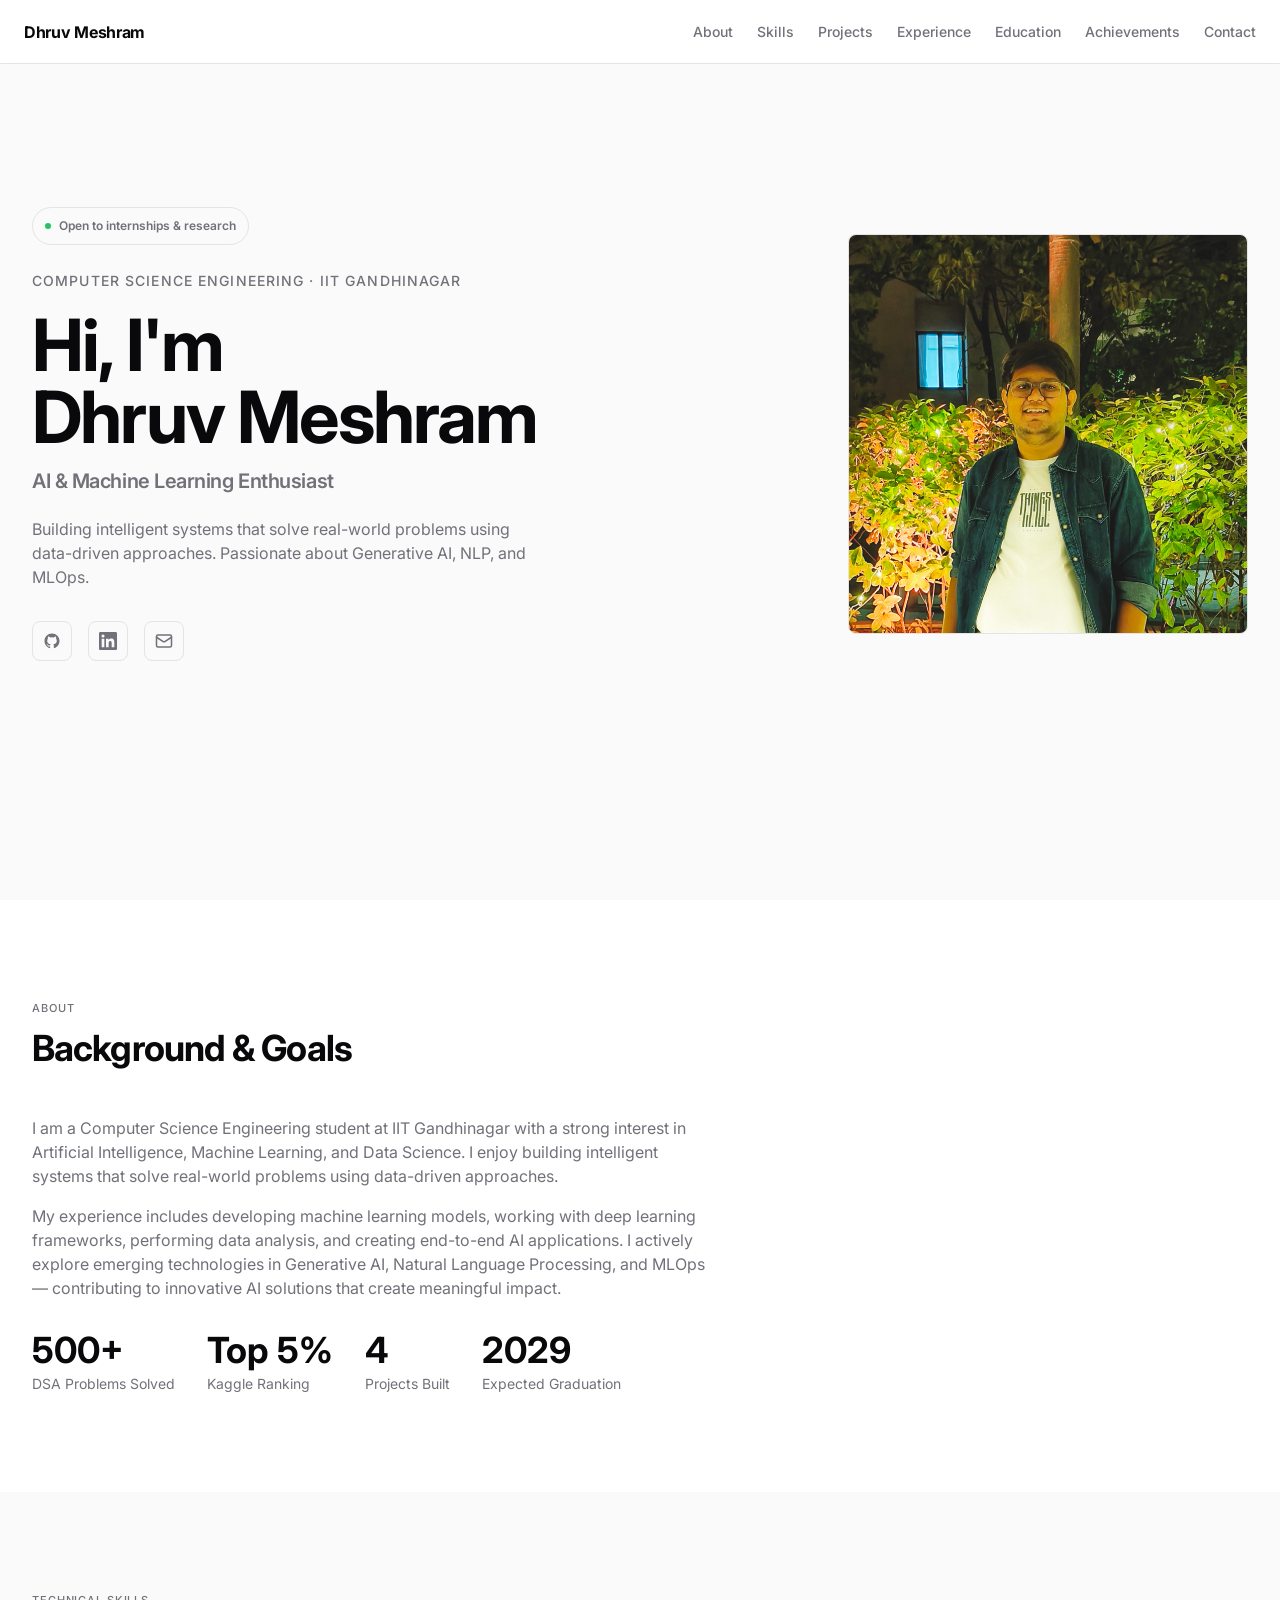
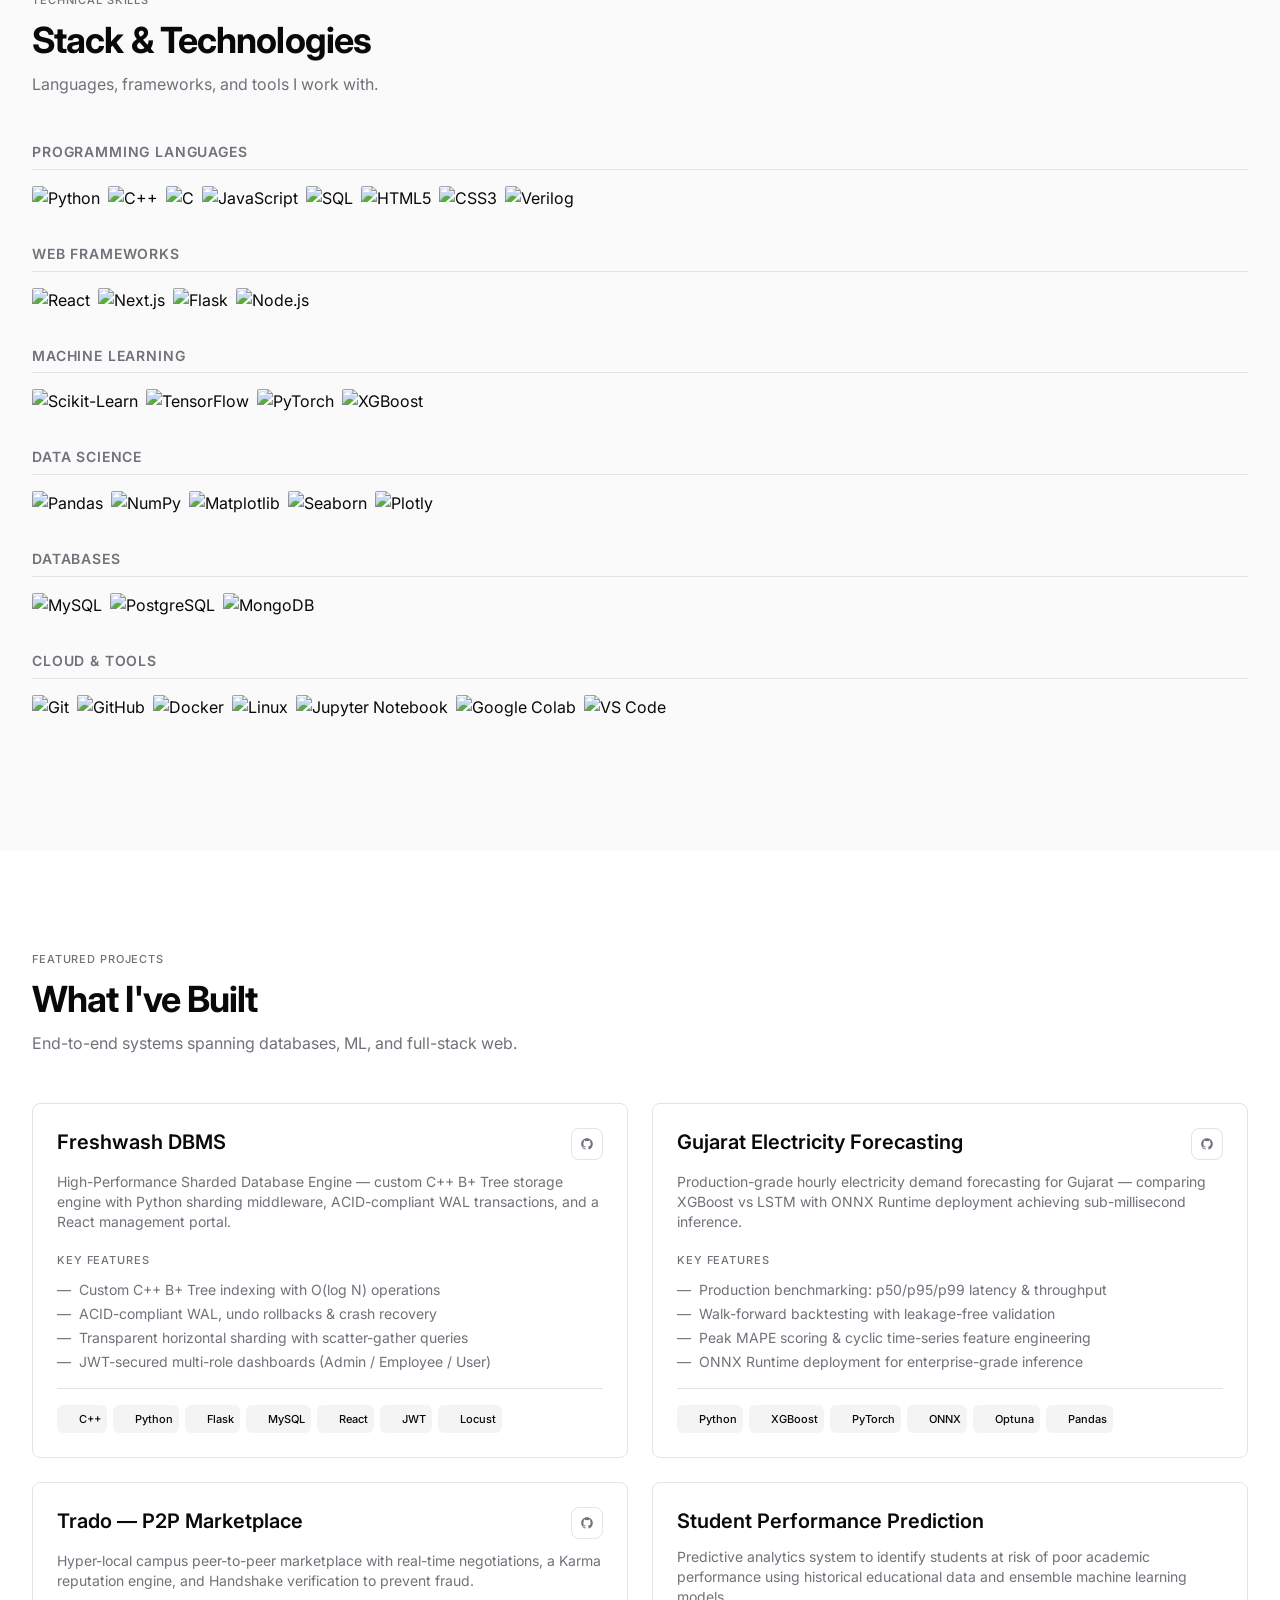
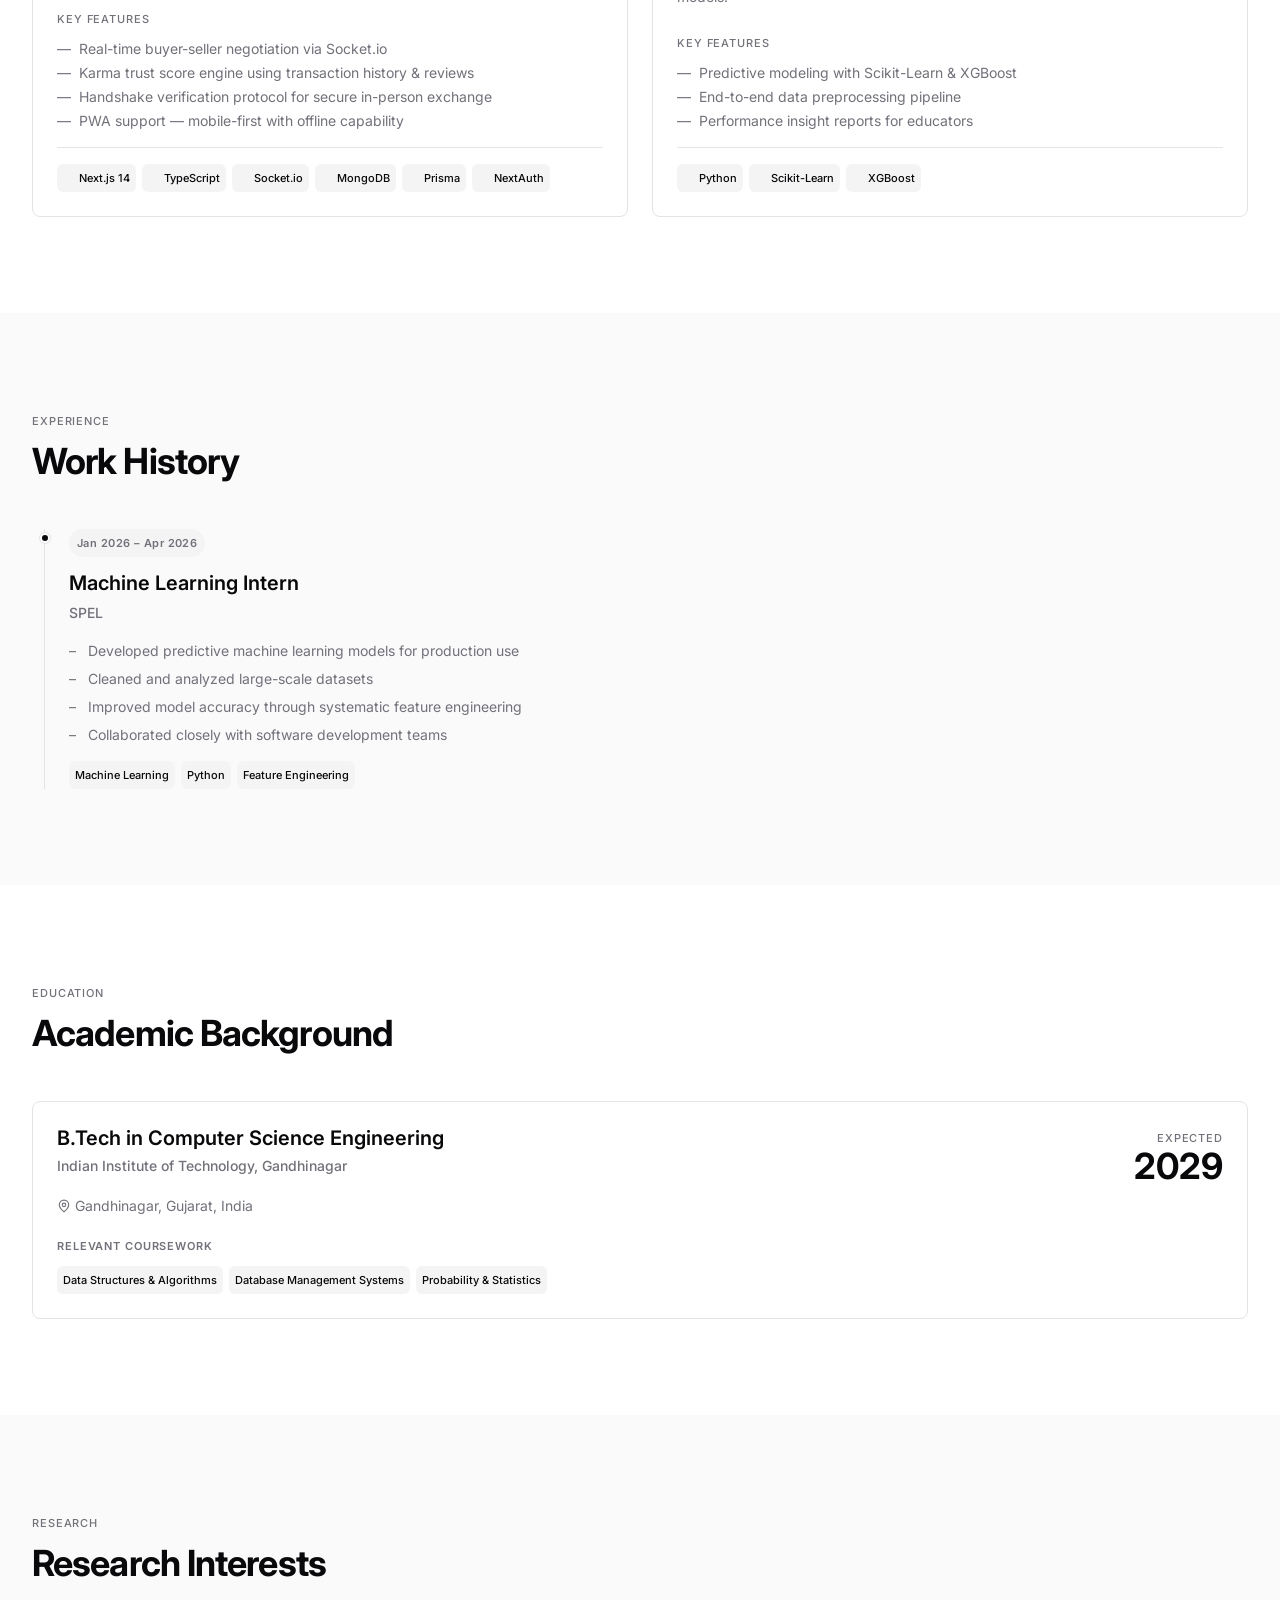
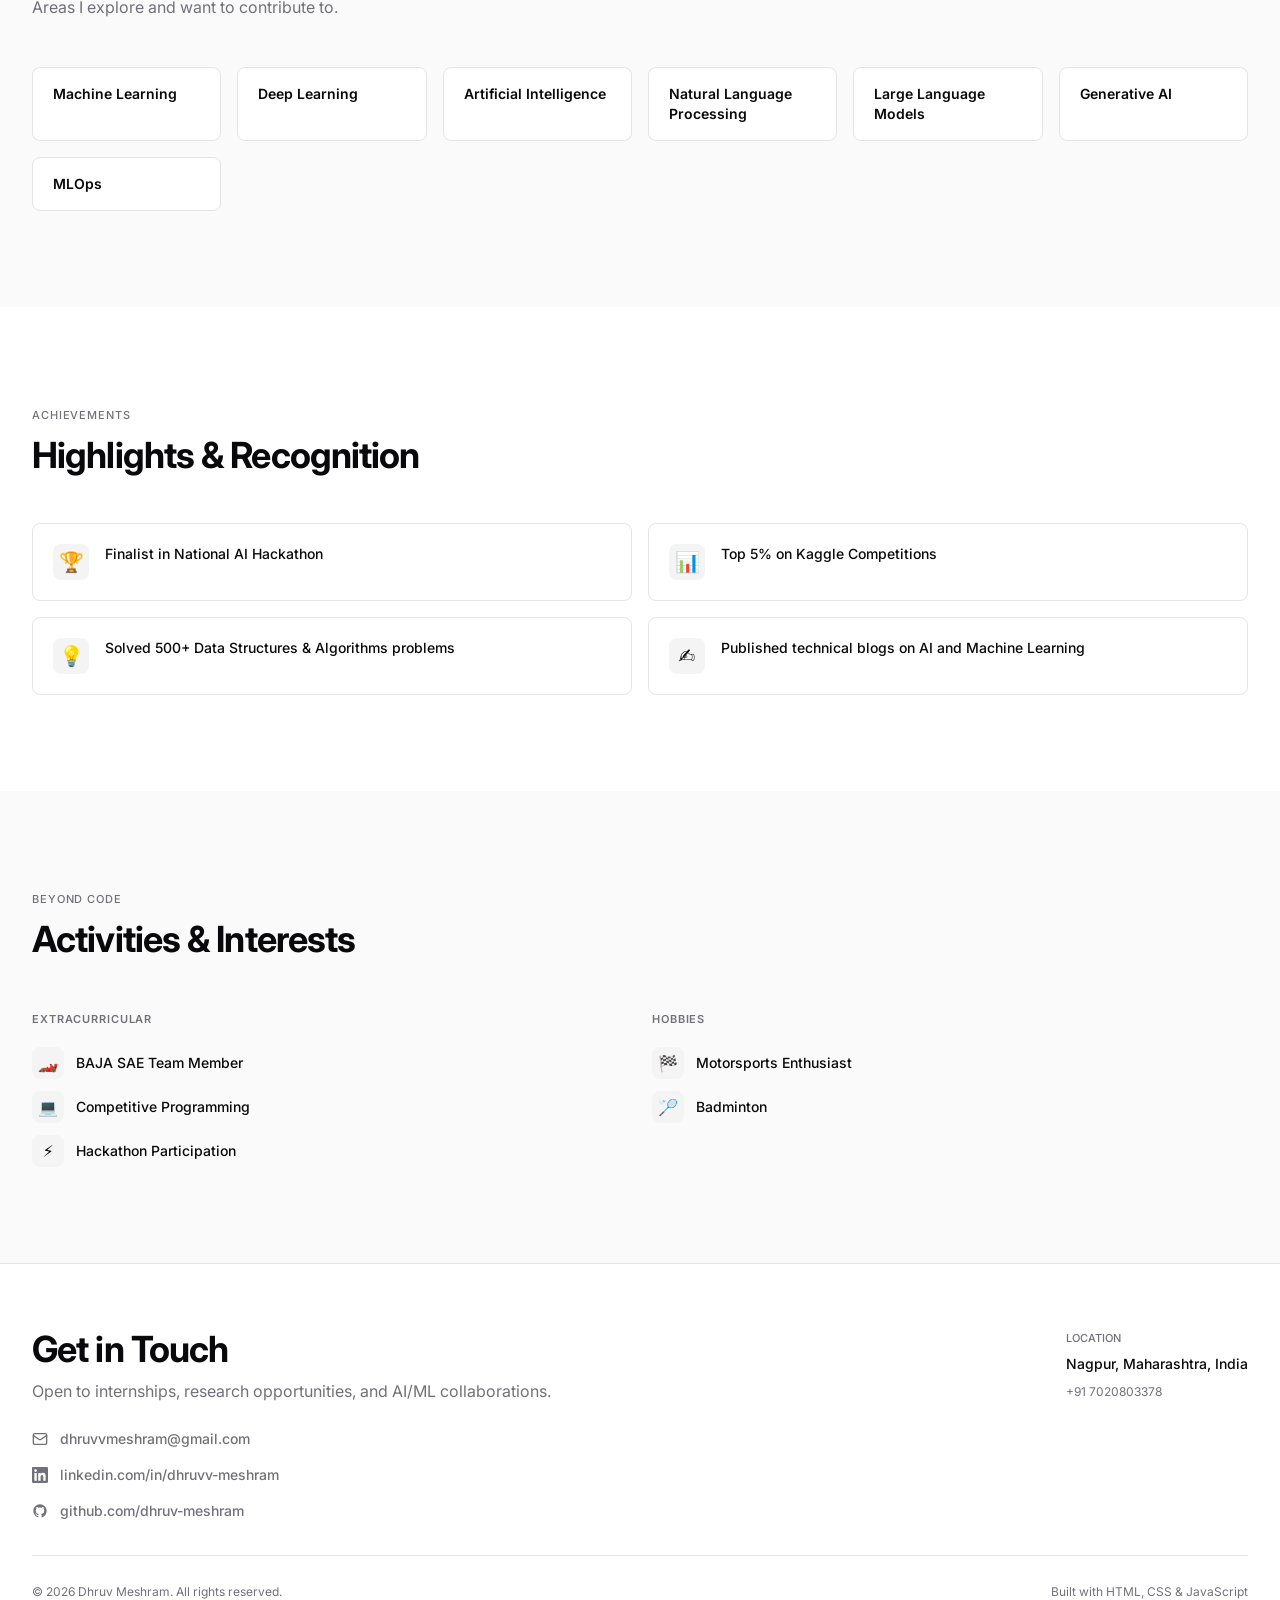
==== commit 84f2eb2d: "added individual project detail pages and implement interactive hover styles for project cards" ====
--- a/index.html
+++ b/index.html
@@ -306,14 +306,11 @@
         <!-- Project 1: Freshwash DBMS -->
         <article class="project-card reveal">
           <div class="project-card__header">
-            <h3 class="project-card__title">Freshwash DBMS</h3>
+            <h3 class="project-card__title"><a href="projects/freshwash.html" class="project-card__title-link">Freshwash DBMS</a></h3>
             <a href="https://github.com/vedantb7/Database-Freshwash" target="_blank" rel="noopener noreferrer"
               class="project-card__link" aria-label="View Freshwash DBMS on GitHub">
-              <svg viewBox="0 0 24 24" fill="none" stroke="currentColor" stroke-width="2" stroke-linecap="round"
-                stroke-linejoin="round">
-                <path d="M18 13v6a2 2 0 0 1-2 2H5a2 2 0 0 1-2-2V8a2 2 0 0 1 2-2h6" />
-                <polyline points="15 3 21 3 21 9" />
-                <line x1="10" y1="14" x2="21" y2="3" />
+              <svg viewBox="0 0 24 24" fill="currentColor">
+                <path d="M12 2C6.477 2 2 6.477 2 12c0 4.418 2.865 8.166 6.839 9.489.5.092.682-.217.682-.482 0-.237-.009-.868-.014-1.703-2.782.604-3.369-1.342-3.369-1.342-.454-1.154-1.11-1.462-1.11-1.462-.908-.62.069-.608.069-.608 1.003.07 1.531 1.03 1.531 1.03.892 1.529 2.341 1.087 2.91.832.092-.647.35-1.088.636-1.338-2.22-.253-4.555-1.11-4.555-4.943 0-1.091.39-1.984 1.029-2.683-.103-.253-.446-1.27.098-2.647 0 0 .84-.269 2.75 1.025A9.578 9.578 0 0 1 12 6.836a9.59 9.59 0 0 1 2.504.337c1.909-1.294 2.747-1.025 2.747-1.025.546 1.377.202 2.394.1 2.647.64.699 1.028 1.592 1.028 2.683 0 3.842-2.339 4.687-4.566 4.935.359.309.678.919.678 1.852 0 1.336-.012 2.415-.012 2.743 0 .267.18.578.688.48C19.138 20.163 22 16.418 22 12c0-5.523-4.477-10-10-10z" />
               </svg>
             </a>
           </div>
@@ -331,27 +328,24 @@
             </ul>
           </div>
           <div class="project-card__tech">
-            <span class="tech-tag">C++</span>
-            <span class="tech-tag">Python</span>
-            <span class="tech-tag">Flask</span>
-            <span class="tech-tag">MySQL</span>
-            <span class="tech-tag">React</span>
-            <span class="tech-tag">JWT</span>
-            <span class="tech-tag">Locust</span>
+            <span class="tech-tag"><span class="tech-tag__icon" style="mask-image: url('https://cdn.simpleicons.org/cplusplus'); -webkit-mask-image: url('https://cdn.simpleicons.org/cplusplus');"></span>C++</span>
+            <span class="tech-tag"><span class="tech-tag__icon" style="mask-image: url('https://cdn.simpleicons.org/python'); -webkit-mask-image: url('https://cdn.simpleicons.org/python');"></span>Python</span>
+            <span class="tech-tag"><span class="tech-tag__icon" style="mask-image: url('https://cdn.simpleicons.org/flask'); -webkit-mask-image: url('https://cdn.simpleicons.org/flask');"></span>Flask</span>
+            <span class="tech-tag"><span class="tech-tag__icon" style="mask-image: url('https://cdn.simpleicons.org/mysql'); -webkit-mask-image: url('https://cdn.simpleicons.org/mysql');"></span>MySQL</span>
+            <span class="tech-tag"><span class="tech-tag__icon" style="mask-image: url('https://cdn.simpleicons.org/react'); -webkit-mask-image: url('https://cdn.simpleicons.org/react');"></span>React</span>
+            <span class="tech-tag"><span class="tech-tag__icon" style="mask-image: url('https://cdn.simpleicons.org/jsonwebtokens'); -webkit-mask-image: url('https://cdn.simpleicons.org/jsonwebtokens');"></span>JWT</span>
+            <span class="tech-tag"><span class="tech-tag__icon" style="mask-image: url('https://cdn.simpleicons.org/locust'); -webkit-mask-image: url('https://cdn.simpleicons.org/locust');"></span>Locust</span>
           </div>
         </article>
 
         <!-- Project 2: Electricity Forecasting -->
         <article class="project-card reveal reveal-delay-1">
           <div class="project-card__header">
-            <h3 class="project-card__title">Gujarat Electricity Forecasting</h3>
+            <h3 class="project-card__title"><a href="projects/electricity-forecasting.html" class="project-card__title-link">Gujarat Electricity Forecasting</a></h3>
             <a href="https://github.com/dhruv-meshram/load-forecasting" target="_blank" rel="noopener noreferrer"
               class="project-card__link" aria-label="View Forecasting project on GitHub">
-              <svg viewBox="0 0 24 24" fill="none" stroke="currentColor" stroke-width="2" stroke-linecap="round"
-                stroke-linejoin="round">
-                <path d="M18 13v6a2 2 0 0 1-2 2H5a2 2 0 0 1-2-2V8a2 2 0 0 1 2-2h6" />
-                <polyline points="15 3 21 3 21 9" />
-                <line x1="10" y1="14" x2="21" y2="3" />
+              <svg viewBox="0 0 24 24" fill="currentColor">
+                <path d="M12 2C6.477 2 2 6.477 2 12c0 4.418 2.865 8.166 6.839 9.489.5.092.682-.217.682-.482 0-.237-.009-.868-.014-1.703-2.782.604-3.369-1.342-3.369-1.342-.454-1.154-1.11-1.462-1.11-1.462-.908-.62.069-.608.069-.608 1.003.07 1.531 1.03 1.531 1.03.892 1.529 2.341 1.087 2.91.832.092-.647.35-1.088.636-1.338-2.22-.253-4.555-1.11-4.555-4.943 0-1.091.39-1.984 1.029-2.683-.103-.253-.446-1.27.098-2.647 0 0 .84-.269 2.75 1.025A9.578 9.578 0 0 1 12 6.836a9.59 9.59 0 0 1 2.504.337c1.909-1.294 2.747-1.025 2.747-1.025.546 1.377.202 2.394.1 2.647.64.699 1.028 1.592 1.028 2.683 0 3.842-2.339 4.687-4.566 4.935.359.309.678.919.678 1.852 0 1.336-.012 2.415-.012 2.743 0 .267.18.578.688.48C19.138 20.163 22 16.418 22 12c0-5.523-4.477-10-10-10z" />
               </svg>
             </a>
           </div>
@@ -369,26 +363,23 @@
             </ul>
           </div>
           <div class="project-card__tech">
-            <span class="tech-tag">Python</span>
-            <span class="tech-tag">XGBoost</span>
-            <span class="tech-tag">PyTorch</span>
-            <span class="tech-tag">ONNX</span>
-            <span class="tech-tag">Optuna</span>
-            <span class="tech-tag">Pandas</span>
+            <span class="tech-tag"><span class="tech-tag__icon" style="mask-image: url('https://cdn.simpleicons.org/python'); -webkit-mask-image: url('https://cdn.simpleicons.org/python');"></span>Python</span>
+            <span class="tech-tag"><span class="tech-tag__icon" style="mask-image: url('https://cdn.simpleicons.org/anaconda'); -webkit-mask-image: url('https://cdn.simpleicons.org/anaconda');"></span>XGBoost</span>
+            <span class="tech-tag"><span class="tech-tag__icon" style="mask-image: url('https://cdn.simpleicons.org/pytorch'); -webkit-mask-image: url('https://cdn.simpleicons.org/pytorch');"></span>PyTorch</span>
+            <span class="tech-tag"><span class="tech-tag__icon" style="mask-image: url('https://cdn.simpleicons.org/onnx'); -webkit-mask-image: url('https://cdn.simpleicons.org/onnx');"></span>ONNX</span>
+            <span class="tech-tag"><span class="tech-tag__icon" style="mask-image: url('https://cdn.simpleicons.org/optuna'); -webkit-mask-image: url('https://cdn.simpleicons.org/optuna');"></span>Optuna</span>
+            <span class="tech-tag"><span class="tech-tag__icon" style="mask-image: url('https://cdn.simpleicons.org/pandas'); -webkit-mask-image: url('https://cdn.simpleicons.org/pandas');"></span>Pandas</span>
           </div>
         </article>
 
         <!-- Project 3: Trado Marketplace -->
         <article class="project-card reveal reveal-delay-2">
           <div class="project-card__header">
-            <h3 class="project-card__title">Trado — P2P Marketplace</h3>
+            <h3 class="project-card__title"><a href="projects/trado.html" class="project-card__title-link">Trado — P2P Marketplace</a></h3>
             <a href="https://github.com/vedantb7/trado" target="_blank" rel="noopener noreferrer"
               class="project-card__link" aria-label="View Trado on GitHub">
-              <svg viewBox="0 0 24 24" fill="none" stroke="currentColor" stroke-width="2" stroke-linecap="round"
-                stroke-linejoin="round">
-                <path d="M18 13v6a2 2 0 0 1-2 2H5a2 2 0 0 1-2-2V8a2 2 0 0 1 2-2h6" />
-                <polyline points="15 3 21 3 21 9" />
-                <line x1="10" y1="14" x2="21" y2="3" />
+              <svg viewBox="0 0 24 24" fill="currentColor">
+                <path d="M12 2C6.477 2 2 6.477 2 12c0 4.418 2.865 8.166 6.839 9.489.5.092.682-.217.682-.482 0-.237-.009-.868-.014-1.703-2.782.604-3.369-1.342-3.369-1.342-.454-1.154-1.11-1.462-1.11-1.462-.908-.62.069-.608.069-.608 1.003.07 1.531 1.03 1.531 1.03.892 1.529 2.341 1.087 2.91.832.092-.647.35-1.088.636-1.338-2.22-.253-4.555-1.11-4.555-4.943 0-1.091.39-1.984 1.029-2.683-.103-.253-.446-1.27.098-2.647 0 0 .84-.269 2.75 1.025A9.578 9.578 0 0 1 12 6.836a9.59 9.59 0 0 1 2.504.337c1.909-1.294 2.747-1.025 2.747-1.025.546 1.377.202 2.394.1 2.647.64.699 1.028 1.592 1.028 2.683 0 3.842-2.339 4.687-4.566 4.935.359.309.678.919.678 1.852 0 1.336-.012 2.415-.012 2.743 0 .267.18.578.688.48C19.138 20.163 22 16.418 22 12c0-5.523-4.477-10-10-10z" />
               </svg>
             </a>
           </div>
@@ -406,19 +397,19 @@
             </ul>
           </div>
           <div class="project-card__tech">
-            <span class="tech-tag">Next.js 14</span>
-            <span class="tech-tag">TypeScript</span>
-            <span class="tech-tag">Socket.io</span>
-            <span class="tech-tag">MongoDB</span>
-            <span class="tech-tag">Prisma</span>
-            <span class="tech-tag">NextAuth</span>
+            <span class="tech-tag"><span class="tech-tag__icon" style="mask-image: url('https://cdn.simpleicons.org/nextdotjs'); -webkit-mask-image: url('https://cdn.simpleicons.org/nextdotjs');"></span>Next.js 14</span>
+            <span class="tech-tag"><span class="tech-tag__icon" style="mask-image: url('https://cdn.simpleicons.org/typescript'); -webkit-mask-image: url('https://cdn.simpleicons.org/typescript');"></span>TypeScript</span>
+            <span class="tech-tag"><span class="tech-tag__icon" style="mask-image: url('https://cdn.simpleicons.org/socketdotio'); -webkit-mask-image: url('https://cdn.simpleicons.org/socketdotio');"></span>Socket.io</span>
+            <span class="tech-tag"><span class="tech-tag__icon" style="mask-image: url('https://cdn.simpleicons.org/mongodb'); -webkit-mask-image: url('https://cdn.simpleicons.org/mongodb');"></span>MongoDB</span>
+            <span class="tech-tag"><span class="tech-tag__icon" style="mask-image: url('https://cdn.simpleicons.org/prisma'); -webkit-mask-image: url('https://cdn.simpleicons.org/prisma');"></span>Prisma</span>
+            <span class="tech-tag"><span class="tech-tag__icon" style="mask-image: url('https://cdn.simpleicons.org/auth0'); -webkit-mask-image: url('https://cdn.simpleicons.org/auth0');"></span>NextAuth</span>
           </div>
         </article>
 
         <!-- Project 4: Student Performance -->
         <article class="project-card reveal reveal-delay-3">
           <div class="project-card__header">
-            <h3 class="project-card__title">Student Performance Prediction</h3>
+            <h3 class="project-card__title"><a href="projects/student-performance.html" class="project-card__title-link">Student Performance Prediction</a></h3>
           </div>
           <p class="project-card__desc">
             Predictive analytics system to identify students at risk of poor academic performance using historical
@@ -433,9 +424,9 @@
             </ul>
           </div>
           <div class="project-card__tech">
-            <span class="tech-tag">Python</span>
-            <span class="tech-tag">Scikit-Learn</span>
-            <span class="tech-tag">XGBoost</span>
+            <span class="tech-tag"><span class="tech-tag__icon" style="mask-image: url('https://cdn.simpleicons.org/python'); -webkit-mask-image: url('https://cdn.simpleicons.org/python');"></span>Python</span>
+            <span class="tech-tag"><span class="tech-tag__icon" style="mask-image: url('https://cdn.simpleicons.org/scikitlearn'); -webkit-mask-image: url('https://cdn.simpleicons.org/scikitlearn');"></span>Scikit-Learn</span>
+            <span class="tech-tag"><span class="tech-tag__icon" style="mask-image: url('https://cdn.simpleicons.org/anaconda'); -webkit-mask-image: url('https://cdn.simpleicons.org/anaconda');"></span>XGBoost</span>
           </div>
         </article>
 
--- a/css/tokens.css
+++ b/css/tokens.css
@@ -5,34 +5,34 @@
 
 :root {
   /* ── Colors ── */
-  --color-background:        #ffffff;
-  --color-foreground:        #09090b;
-  --color-muted-foreground:  #71717a;
-  --color-muted-surface:     #f4f4f5;
-  --color-surface-subtle:    #fafafa;
-  --color-primary-action:    #18181b;
-  --color-border:            #e4e4e7;
+  --color-background: #ffffff;
+  --color-foreground: #09090b;
+  --color-muted-foreground: #71717a;
+  --color-muted-surface: #f4f4f5;
+  --color-surface-subtle: #fafafa;
+  --color-primary-action: #18181b;
+  --color-border: #e4e4e7;
 
   /* ── Spacing (4px base grid) ── */
-  --sp-0-5:  2px;
-  --sp-1:    4px;
-  --sp-1-5:  6px;
-  --sp-2:    8px;
-  --sp-2-5:  10px;
-  --sp-3:    12px;
-  --sp-4:    16px;
-  --sp-5:    20px;
-  --sp-6:    24px;
-  --sp-8:    32px;
-  --sp-12:   48px;
-  --sp-16:   64px;
-  --sp-20:   80px;
-  --sp-24:   96px;
+  --sp-0-5: 2px;
+  --sp-1: 4px;
+  --sp-1-5: 6px;
+  --sp-2: 8px;
+  --sp-2-5: 10px;
+  --sp-3: 12px;
+  --sp-4: 16px;
+  --sp-5: 20px;
+  --sp-6: 24px;
+  --sp-8: 32px;
+  --sp-12: 48px;
+  --sp-16: 64px;
+  --sp-20: 80px;
+  --sp-24: 96px;
 
   /* ── Border Radius ── */
-  --radius-xs:   2px;
-  --radius-sm:   6px;
-  --radius-md:   8px;
+  --radius-xs: 2px;
+  --radius-sm: 6px;
+  --radius-md: 8px;
   --radius-full: 9999px;
 
   /* ── Typography ── */
@@ -40,30 +40,30 @@
   --font-mono: "Geist Mono", "Fira Code", ui-monospace, monospace;
 
   /* Font sizes */
-  --fs-hero:    72px;
-  --fs-xl:      48px;
-  --fs-lg:      36px;
-  --fs-card:    20px;
-  --fs-sub:     18px;
-  --fs-body:    16px;
-  --fs-sm:      14px;
-  --fs-label:   12px;
-  --fs-micro:   11px;
+  --fs-hero: 72px;
+  --fs-xl: 48px;
+  --fs-lg: 36px;
+  --fs-card: 20px;
+  --fs-sub: 18px;
+  --fs-body: 16px;
+  --fs-sm: 14px;
+  --fs-label: 12px;
+  --fs-micro: 11px;
 
   /* Line heights */
-  --lh-hero:  72px;
-  --lh-xl:    48px;
-  --lh-lg:    40px;
-  --lh-card:  28px;
-  --lh-body:  24px;
-  --lh-sm:    20px;
+  --lh-hero: 72px;
+  --lh-xl: 48px;
+  --lh-lg: 40px;
+  --lh-card: 28px;
+  --lh-body: 24px;
+  --lh-sm: 20px;
   --lh-label: 16px;
   --lh-micro: 20px;
 
   /* Letter spacing */
   --ls-hero: -1.8px;
-  --ls-lg:   -0.9px;
-  --ls-sub:  -0.45px;
+  --ls-lg: -0.9px;
+  --ls-sub: -0.45px;
 
   /* ── Transitions ── */
   --transition-fast: 150ms ease;
@@ -75,7 +75,7 @@
   --shadow-card: 0 0 0 1px var(--color-border);
 
   /* ── Layout ── */
-  --max-w-content: 1100px;
-  --nav-height:    64px;
-  --section-gap:   var(--sp-24);
-}
+  --max-w-content: 1500px;
+  --nav-height: 64px;
+  --section-gap: var(--sp-24);
+}
--- a/css/components.css
+++ b/css/components.css
@@ -79,9 +79,17 @@
   transition: transform var(--transition-base), opacity var(--transition-base);
 }
 
-.navbar__toggle.is-open span:nth-child(1) { transform: translateY(7px) rotate(45deg); }
-.navbar__toggle.is-open span:nth-child(2) { opacity: 0; }
-.navbar__toggle.is-open span:nth-child(3) { transform: translateY(-7px) rotate(-45deg); }
+.navbar__toggle.is-open span:nth-child(1) {
+  transform: translateY(7px) rotate(45deg);
+}
+
+.navbar__toggle.is-open span:nth-child(2) {
+  opacity: 0;
+}
+
+.navbar__toggle.is-open span:nth-child(3) {
+  transform: translateY(-7px) rotate(-45deg);
+}
 
 /* Mobile nav drawer */
 .navbar__mobile {
@@ -93,7 +101,9 @@
   padding: var(--sp-4) var(--sp-6);
 }
 
-.navbar__mobile.is-open { display: flex; }
+.navbar__mobile.is-open {
+  display: flex;
+}
 
 .navbar__mobile-link {
   font-size: var(--fs-body);
@@ -104,8 +114,13 @@
   transition: color var(--transition-fast);
 }
 
-.navbar__mobile-link:last-child { border-bottom: none; }
-.navbar__mobile-link:hover { color: var(--color-foreground); }
+.navbar__mobile-link:last-child {
+  border-bottom: none;
+}
+
+.navbar__mobile-link:hover {
+  color: var(--color-foreground);
+}
 
 
 /* ══════════════════════════════════════════
@@ -161,8 +176,6 @@
   width: 100%;
 }
 
-.hero__content {}
-
 .hero__eyebrow {
   font-size: var(--fs-sm);
   font-weight: 500;
@@ -223,7 +236,10 @@
   background-color: var(--color-surface-subtle);
 }
 
-.icon-link svg { width: 18px; height: 18px; }
+.icon-link svg {
+  width: 18px;
+  height: 18px;
+}
 
 /* Availability badge */
 .availability-badge {
@@ -248,14 +264,23 @@
 }
 
 @keyframes pulse-dot {
-  0%, 100% { opacity: 1; transform: scale(1); }
-  50% { opacity: 0.6; transform: scale(0.85); }
+
+  0%,
+  100% {
+    opacity: 1;
+    transform: scale(1);
+  }
+
+  50% {
+    opacity: 0.6;
+    transform: scale(0.85);
+  }
 }
 
 /* Hero image */
 .hero__image-wrap {
-  width: 200px;
-  height: 200px;
+  width: 400px;
+  height: 400px;
   border-radius: var(--radius-md);
   overflow: hidden;
   border: 1px solid var(--color-border);
@@ -290,7 +315,7 @@
   max-width: 680px;
 }
 
-.about__text + .about__text {
+.about__text+.about__text {
   margin-top: var(--sp-4);
 }
 
@@ -362,17 +387,42 @@
 }
 
 .project-card {
+  position: relative;
+  cursor: pointer;
   display: flex;
   flex-direction: column;
   border: 1px solid var(--color-border);
   border-radius: var(--radius-md);
   padding: var(--sp-6);
   background-color: var(--color-background);
-  transition: background-color var(--transition-fast);
+  transition: background-color var(--transition-fast), border-color var(--transition-fast), transform var(--transition-fast);
 }
 
 .project-card:hover {
   background-color: var(--color-surface-subtle);
+  border-color: var(--color-foreground);
+  transform: translateY(-2px);
+}
+
+.project-card__title-link {
+  color: inherit;
+  text-decoration: none;
+}
+
+.project-card__title-link::after {
+  content: "";
+  position: absolute;
+  top: 0;
+  left: 0;
+  right: 0;
+  bottom: 0;
+  z-index: 1;
+}
+
+.project-card:hover .project-card__title-link {
+  text-decoration: underline;
+  text-decoration-thickness: 1.5px;
+  text-underline-offset: 4px;
 }
 
 .project-card__header {
@@ -391,6 +441,8 @@
 }
 
 .project-card__link {
+  position: relative;
+  z-index: 2;
   display: inline-flex;
   align-items: center;
   justify-content: center;
@@ -408,7 +460,10 @@
   border-color: var(--color-foreground);
 }
 
-.project-card__link svg { width: 14px; height: 14px; }
+.project-card__link svg {
+  width: 14px;
+  height: 14px;
+}
 
 .project-card__desc {
   font-size: var(--fs-sm);
@@ -448,7 +503,7 @@
 }
 
 .project-card__feature::before {
-  content: "·";
+  content: "—";
   color: var(--color-muted-foreground);
   flex-shrink: 0;
 }
@@ -465,13 +520,27 @@
 .tech-tag {
   display: inline-flex;
   align-items: center;
-  padding: var(--sp-0-5) var(--sp-2);
+  gap: var(--sp-1);
+  padding: var(--sp-0-5) var(--sp-1-5);
   background-color: var(--color-muted-surface);
   border-radius: var(--radius-sm);
   font-size: var(--fs-micro);
   font-weight: 500;
   color: var(--color-foreground);
   white-space: nowrap;
+}
+
+.tech-tag__icon {
+  display: inline-block;
+  width: 12px;
+  height: 12px;
+  background-color: var(--color-foreground);
+  -webkit-mask-size: contain;
+  mask-size: contain;
+  -webkit-mask-position: center;
+  mask-position: center;
+  -webkit-mask-repeat: no-repeat;
+  mask-repeat: no-repeat;
 }
 
 
@@ -492,7 +561,9 @@
   padding-bottom: var(--sp-8);
 }
 
-.timeline-item:last-child { padding-bottom: 0; }
+.timeline-item:last-child {
+  padding-bottom: 0;
+}
 
 .timeline-item__dot {
   position: absolute;
@@ -652,7 +723,9 @@
   transition: background-color var(--transition-fast);
 }
 
-.research-item:hover { background-color: var(--color-surface-subtle); }
+.research-item:hover {
+  background-color: var(--color-surface-subtle);
+}
 
 .research-item__label {
   font-size: var(--fs-sm);
@@ -682,7 +755,9 @@
   transition: background-color var(--transition-fast);
 }
 
-.achievement-card:hover { background-color: var(--color-surface-subtle); }
+.achievement-card:hover {
+  background-color: var(--color-surface-subtle);
+}
 
 .achievement-card__icon {
   flex-shrink: 0;
@@ -795,8 +870,15 @@
   transition: color var(--transition-fast);
 }
 
-.contact__link-row:hover { color: var(--color-foreground); }
-.contact__link-row svg { width: 16px; height: 16px; flex-shrink: 0; }
+.contact__link-row:hover {
+  color: var(--color-foreground);
+}
+
+.contact__link-row svg {
+  width: 16px;
+  height: 16px;
+  flex-shrink: 0;
+}
 
 .contact__location {
   font-size: var(--fs-sm);
@@ -832,7 +914,234 @@
   transform: translateY(0);
 }
 
-.reveal-delay-1 { transition-delay: 80ms; }
-.reveal-delay-2 { transition-delay: 160ms; }
-.reveal-delay-3 { transition-delay: 240ms; }
-.reveal-delay-4 { transition-delay: 320ms; }
+.reveal-delay-1 {
+  transition-delay: 80ms;
+}
+
+.reveal-delay-2 {
+  transition-delay: 160ms;
+}
+
+.reveal-delay-3 {
+  transition-delay: 240ms;
+}
+
+.reveal-delay-4 {
+  transition-delay: 320ms;
+}
+
+/* ============================================================
+   PROJECT DETAIL PAGES
+   ============================================================ */
+.project-detail {
+  padding-top: calc(var(--nav-height) + var(--sp-8));
+  padding-bottom: var(--sp-24);
+  background-color: var(--color-background);
+}
+
+.project-detail__back {
+  display: inline-flex;
+  align-items: center;
+  gap: var(--sp-2);
+  font-size: var(--fs-sm);
+  font-weight: 600;
+  color: var(--color-muted-foreground);
+  margin-bottom: var(--sp-8);
+  transition: color var(--transition-fast), transform var(--transition-fast);
+}
+
+.project-detail__back:hover {
+  color: var(--color-foreground);
+  transform: translateX(-4px);
+}
+
+.project-detail__header {
+  margin-bottom: var(--sp-8);
+}
+
+.project-detail__eyebrow {
+  font-size: var(--fs-micro);
+  font-weight: 600;
+  letter-spacing: 0.08em;
+  text-transform: uppercase;
+  color: var(--color-muted-foreground);
+  margin-bottom: var(--sp-2);
+}
+
+.project-detail__title {
+  font-size: clamp(32px, 5vw, 48px);
+  font-weight: 700;
+  line-height: 1.1;
+  color: var(--color-foreground);
+  margin-bottom: var(--sp-4);
+  letter-spacing: var(--ls-lg);
+}
+
+.project-detail__summary {
+  font-size: var(--fs-sub);
+  line-height: var(--lh-body);
+  color: var(--color-muted-foreground);
+  max-width: 800px;
+  margin-bottom: var(--sp-6);
+}
+
+.project-detail__meta-grid {
+  display: grid;
+  grid-template-columns: repeat(auto-fit, minmax(200px, 1fr));
+  gap: var(--sp-6);
+  padding-block: var(--sp-6);
+  border-block: 1px solid var(--color-border);
+  margin-bottom: var(--sp-12);
+}
+
+.project-detail__meta-item-title {
+  font-size: var(--fs-micro);
+  font-weight: 600;
+  text-transform: uppercase;
+  letter-spacing: 0.08em;
+  color: var(--color-muted-foreground);
+  margin-bottom: var(--sp-1);
+}
+
+.project-detail__meta-item-value {
+  font-size: var(--fs-sm);
+  font-weight: 500;
+  color: var(--color-foreground);
+}
+
+.project-detail__meta-link {
+  display: inline-flex;
+  align-items: center;
+  gap: var(--sp-1-5);
+  color: var(--color-muted-foreground);
+  transition: color var(--transition-fast);
+}
+
+.project-detail__meta-link:hover {
+  color: var(--color-foreground);
+}
+
+.project-detail__meta-link svg {
+  width: 16px;
+  height: 16px;
+}
+
+.project-detail__showcase {
+  margin-bottom: var(--sp-16);
+  border: 1px solid var(--color-border);
+  border-radius: var(--radius-md);
+  overflow: hidden;
+  background-color: var(--color-surface-subtle);
+  box-shadow: 0 4px 30px rgba(0, 0, 0, 0.01);
+}
+
+.project-detail__image {
+  width: 100%;
+  height: auto;
+  object-fit: cover;
+  display: block;
+}
+
+.project-detail__content-grid {
+  display: grid;
+  grid-template-columns: 2fr 1fr;
+  gap: var(--sp-12);
+  margin-bottom: var(--sp-16);
+}
+
+@media (max-width: 768px) {
+  .project-detail__content-grid {
+    grid-template-columns: 1fr;
+    gap: var(--sp-8);
+  }
+}
+
+.project-detail__section {
+  margin-bottom: var(--sp-16);
+}
+
+.project-detail section.project-detail__section {
+  padding-block: 0;
+  background-color: transparent;
+}
+
+.project-detail__section-title {
+  font-size: var(--fs-card);
+  font-weight: 600;
+  color: var(--color-foreground);
+  margin-bottom: var(--sp-4);
+  padding-bottom: var(--sp-2);
+  border-bottom: 1px solid var(--color-border);
+}
+
+.project-detail__text {
+  font-size: var(--fs-body);
+  line-height: var(--lh-body);
+  color: var(--color-muted-foreground);
+  margin-bottom: var(--sp-4);
+}
+
+.project-detail__bullets {
+  display: flex;
+  flex-direction: column;
+  gap: var(--sp-3);
+  margin-bottom: var(--sp-4);
+}
+
+.project-detail__bullet {
+  display: flex;
+  gap: var(--sp-3);
+  font-size: var(--fs-body);
+  line-height: var(--lh-body);
+  color: var(--color-muted-foreground);
+}
+
+.project-detail__bullet::before {
+  content: "—";
+  color: var(--color-foreground);
+  font-weight: bold;
+  flex-shrink: 0;
+}
+
+.project-detail__tech-list {
+  display: flex;
+  flex-direction: column;
+  gap: var(--sp-4);
+}
+
+.project-detail__tech-item {
+  padding: var(--sp-4);
+  border: 1px solid var(--color-border);
+  border-radius: var(--radius-sm);
+  background-color: var(--color-surface-subtle);
+}
+
+.project-detail__tech-name {
+  font-size: var(--fs-sm);
+  font-weight: 600;
+  color: var(--color-foreground);
+  margin-bottom: var(--sp-1);
+  display: flex;
+  align-items: center;
+  flex-wrap: wrap;
+  gap: var(--sp-2);
+}
+
+.project-detail__tech-icon {
+  display: inline-block;
+  width: 16px;
+  height: 16px;
+  background-color: var(--color-foreground);
+  -webkit-mask-size: contain;
+  mask-size: contain;
+  -webkit-mask-position: center;
+  mask-position: center;
+  -webkit-mask-repeat: no-repeat;
+  mask-repeat: no-repeat;
+}
+
+.project-detail__tech-desc {
+  font-size: var(--fs-label);
+  color: var(--color-muted-foreground);
+  line-height: var(--lh-label);
+}
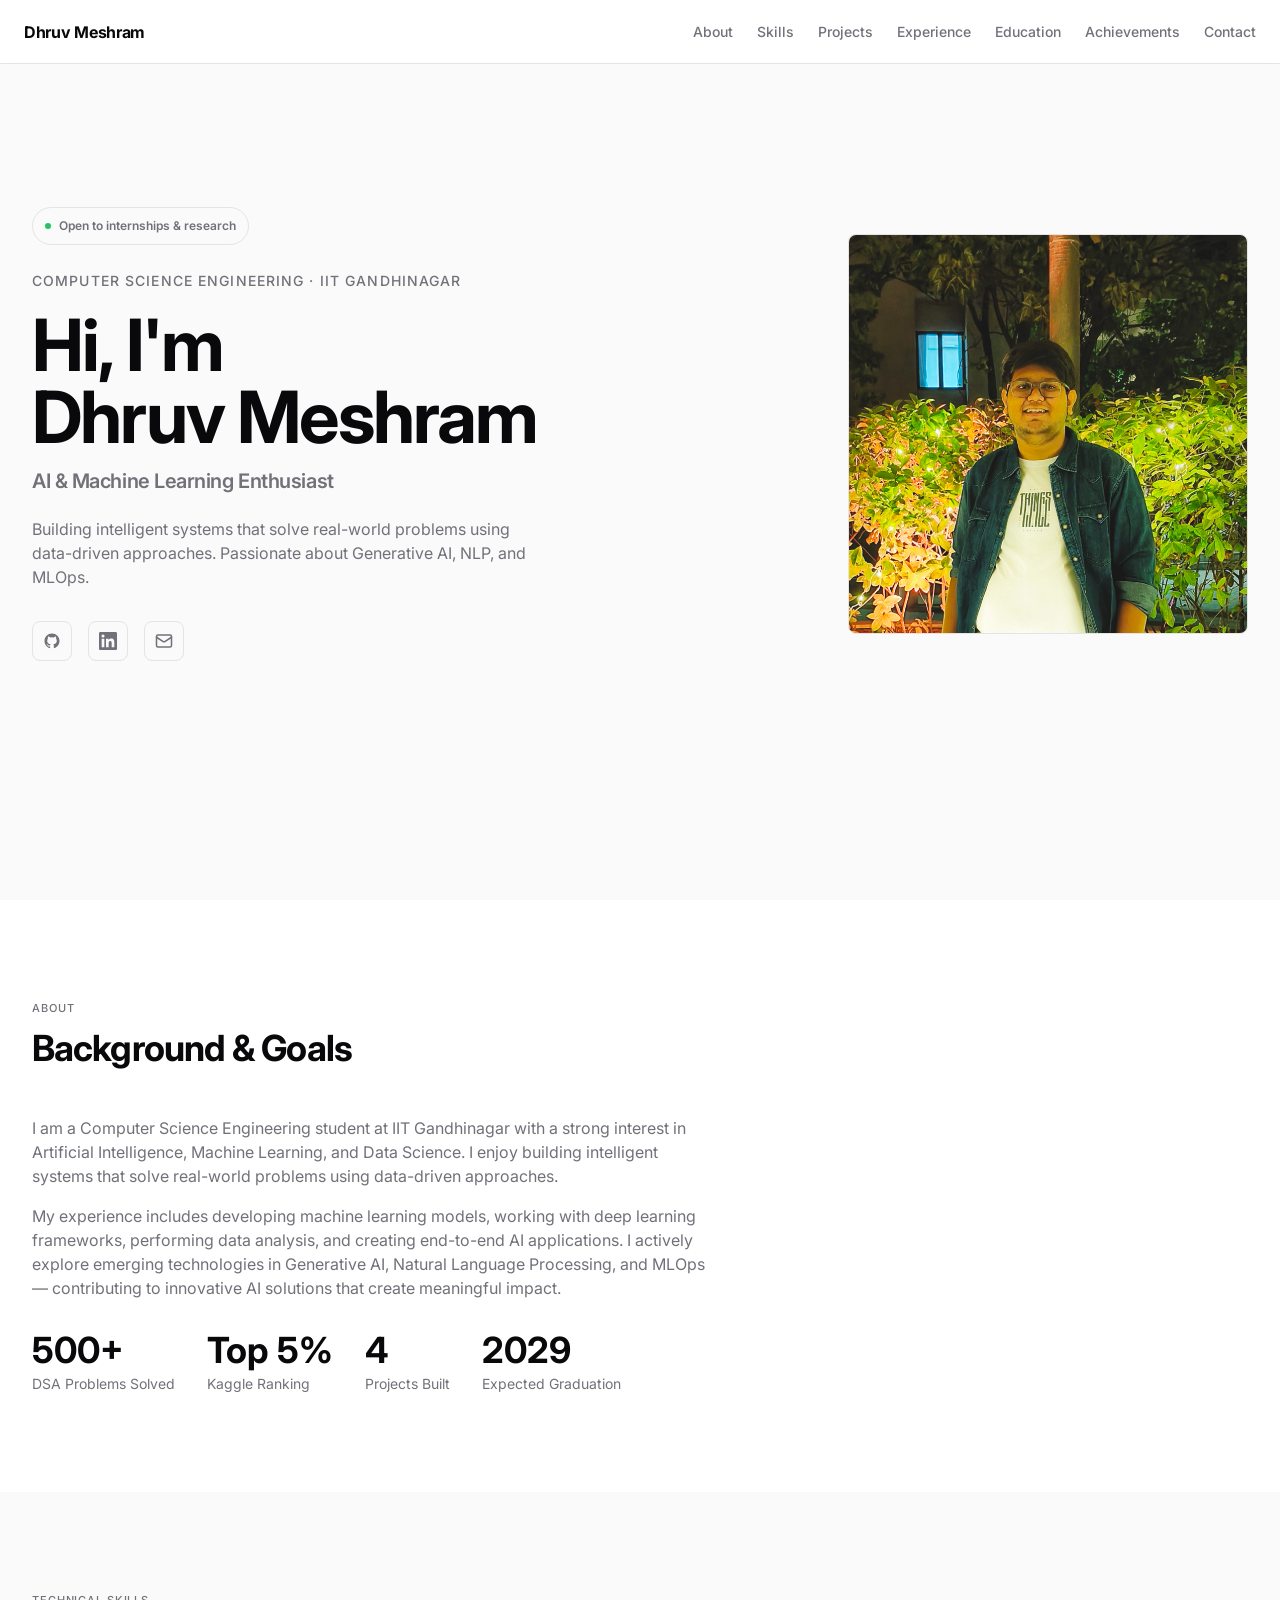
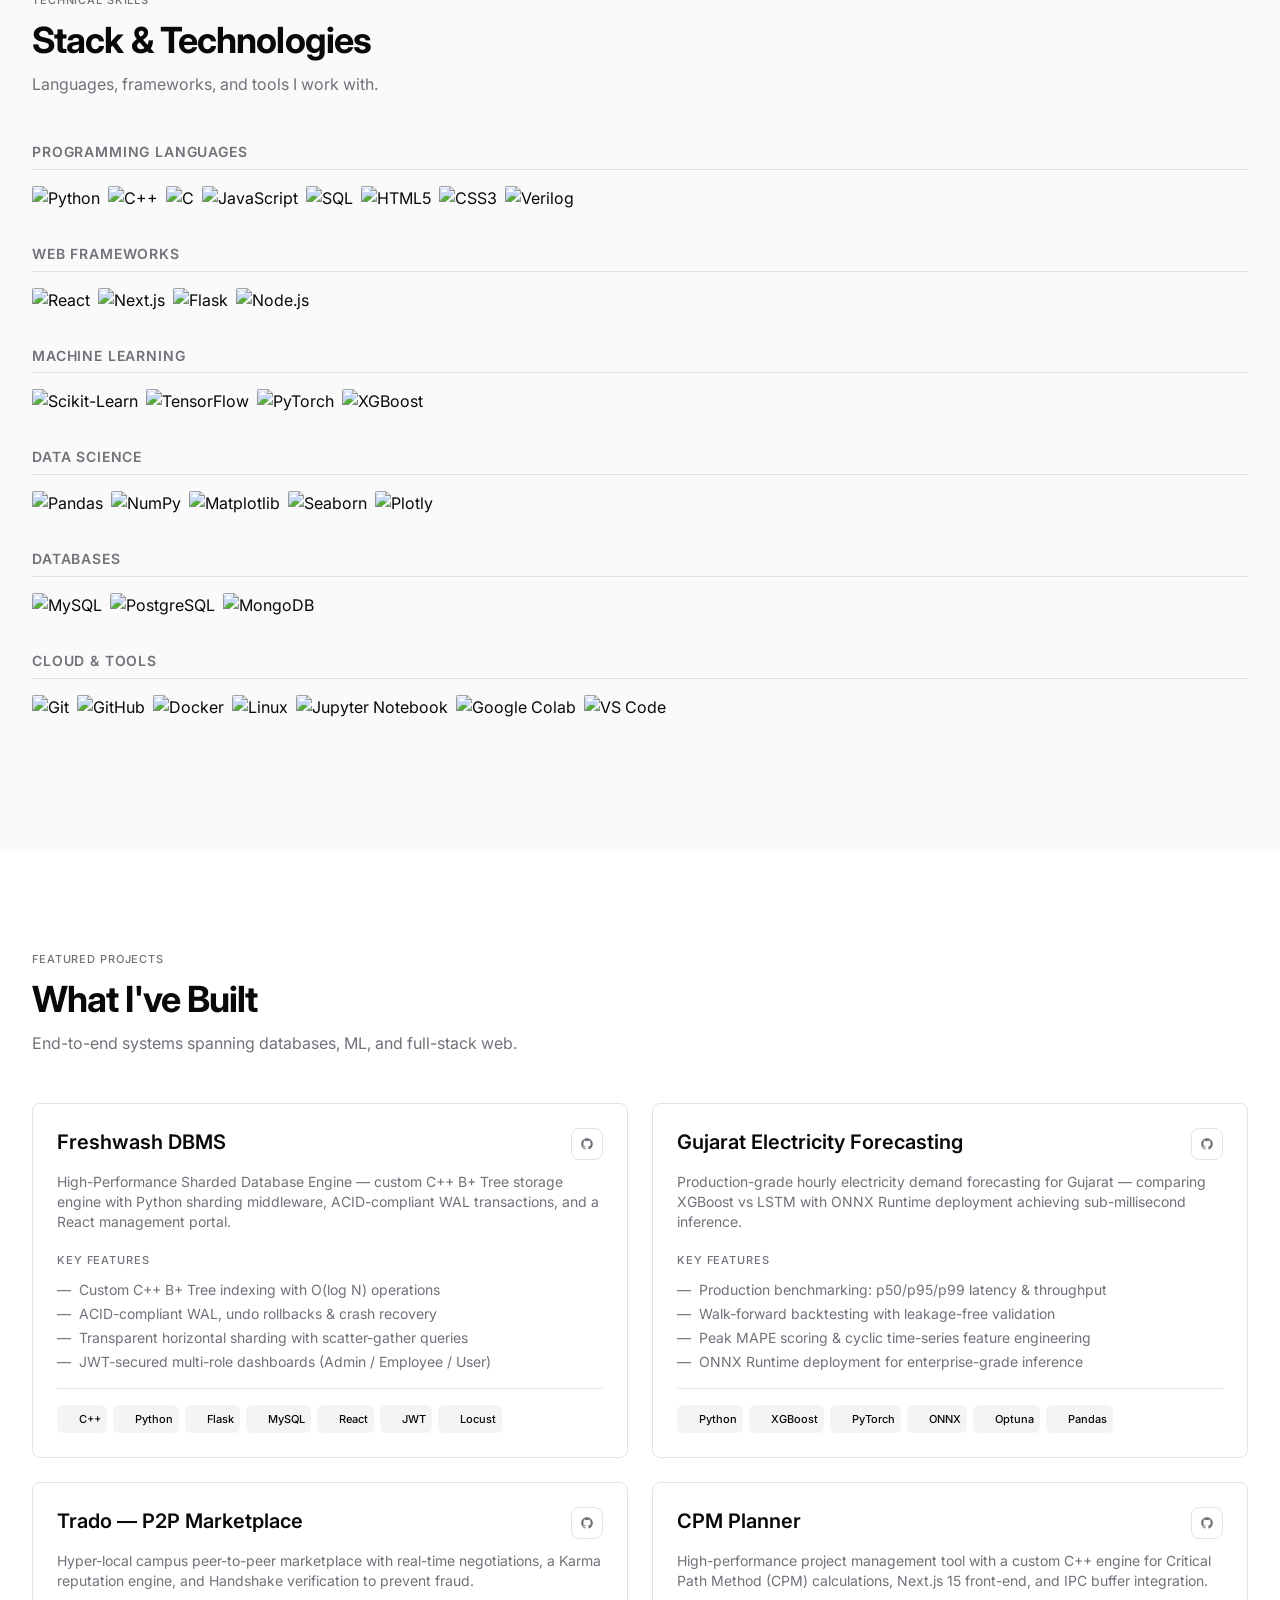
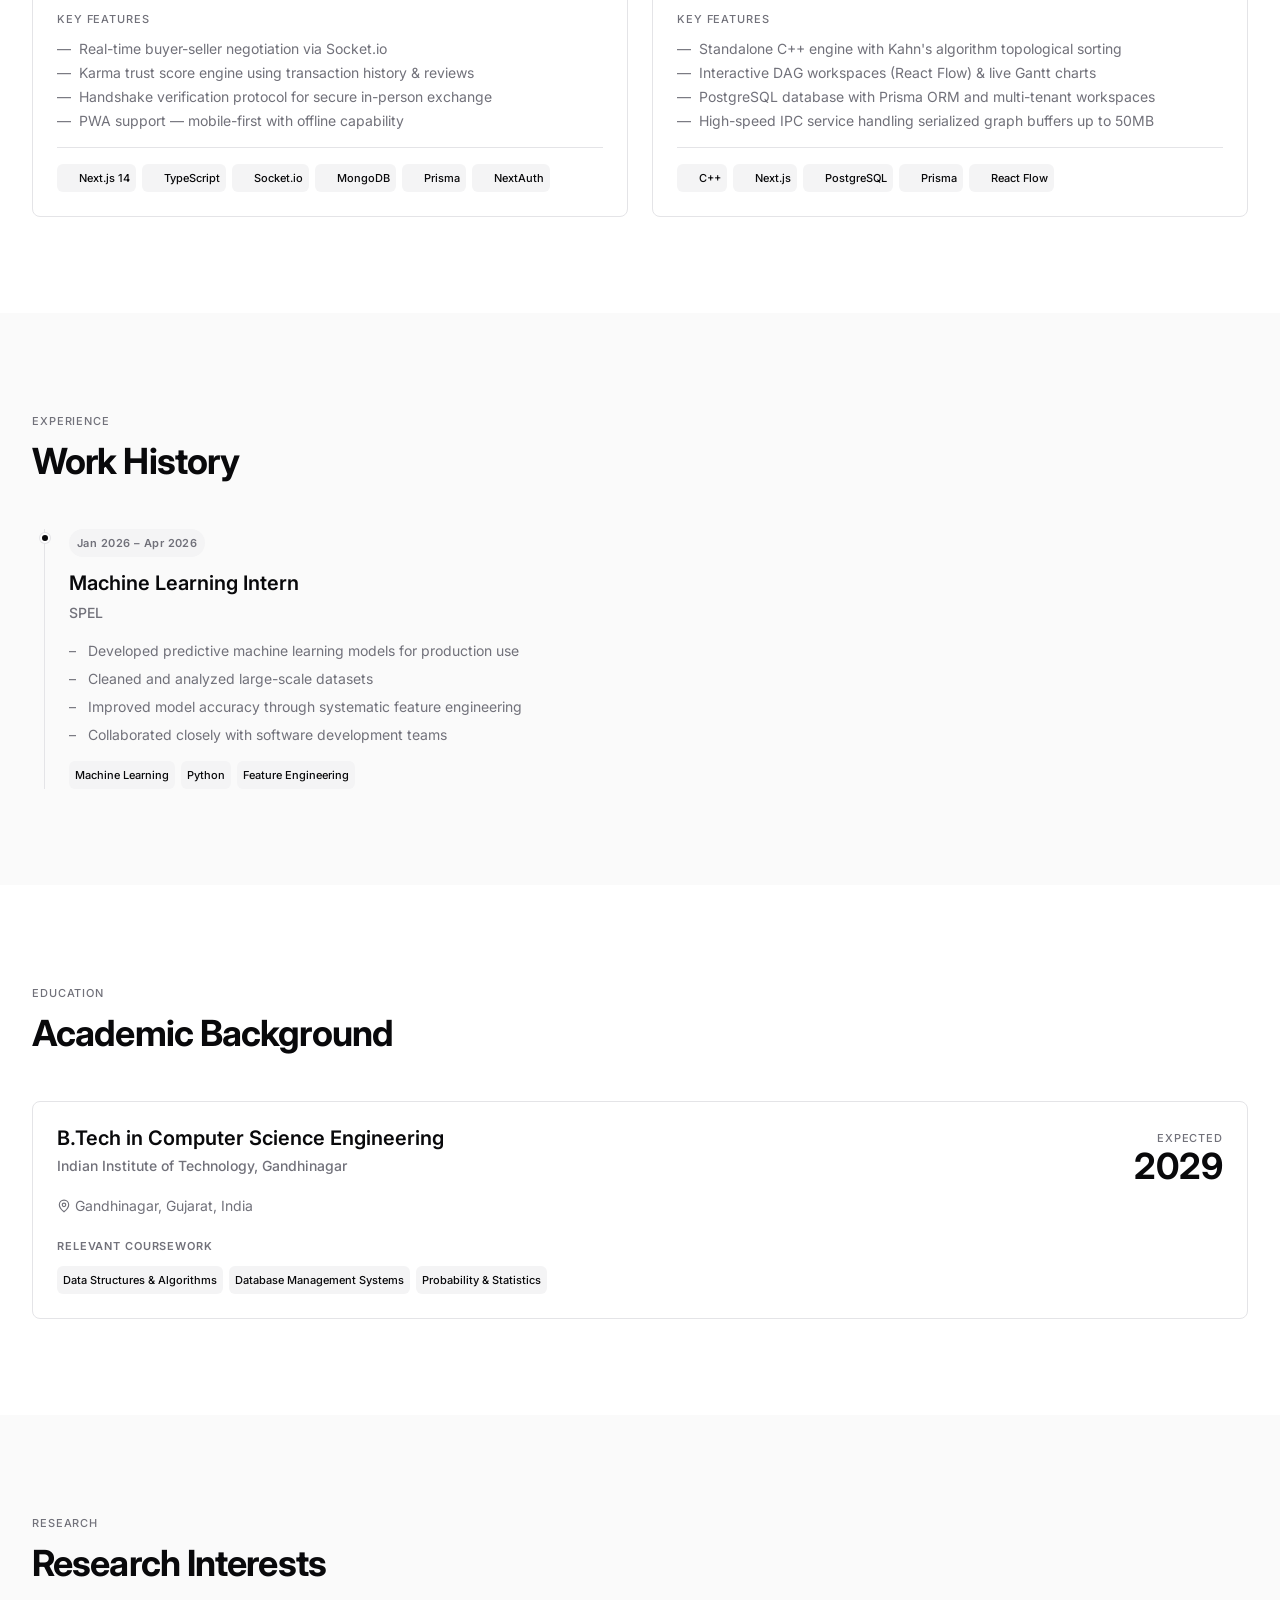
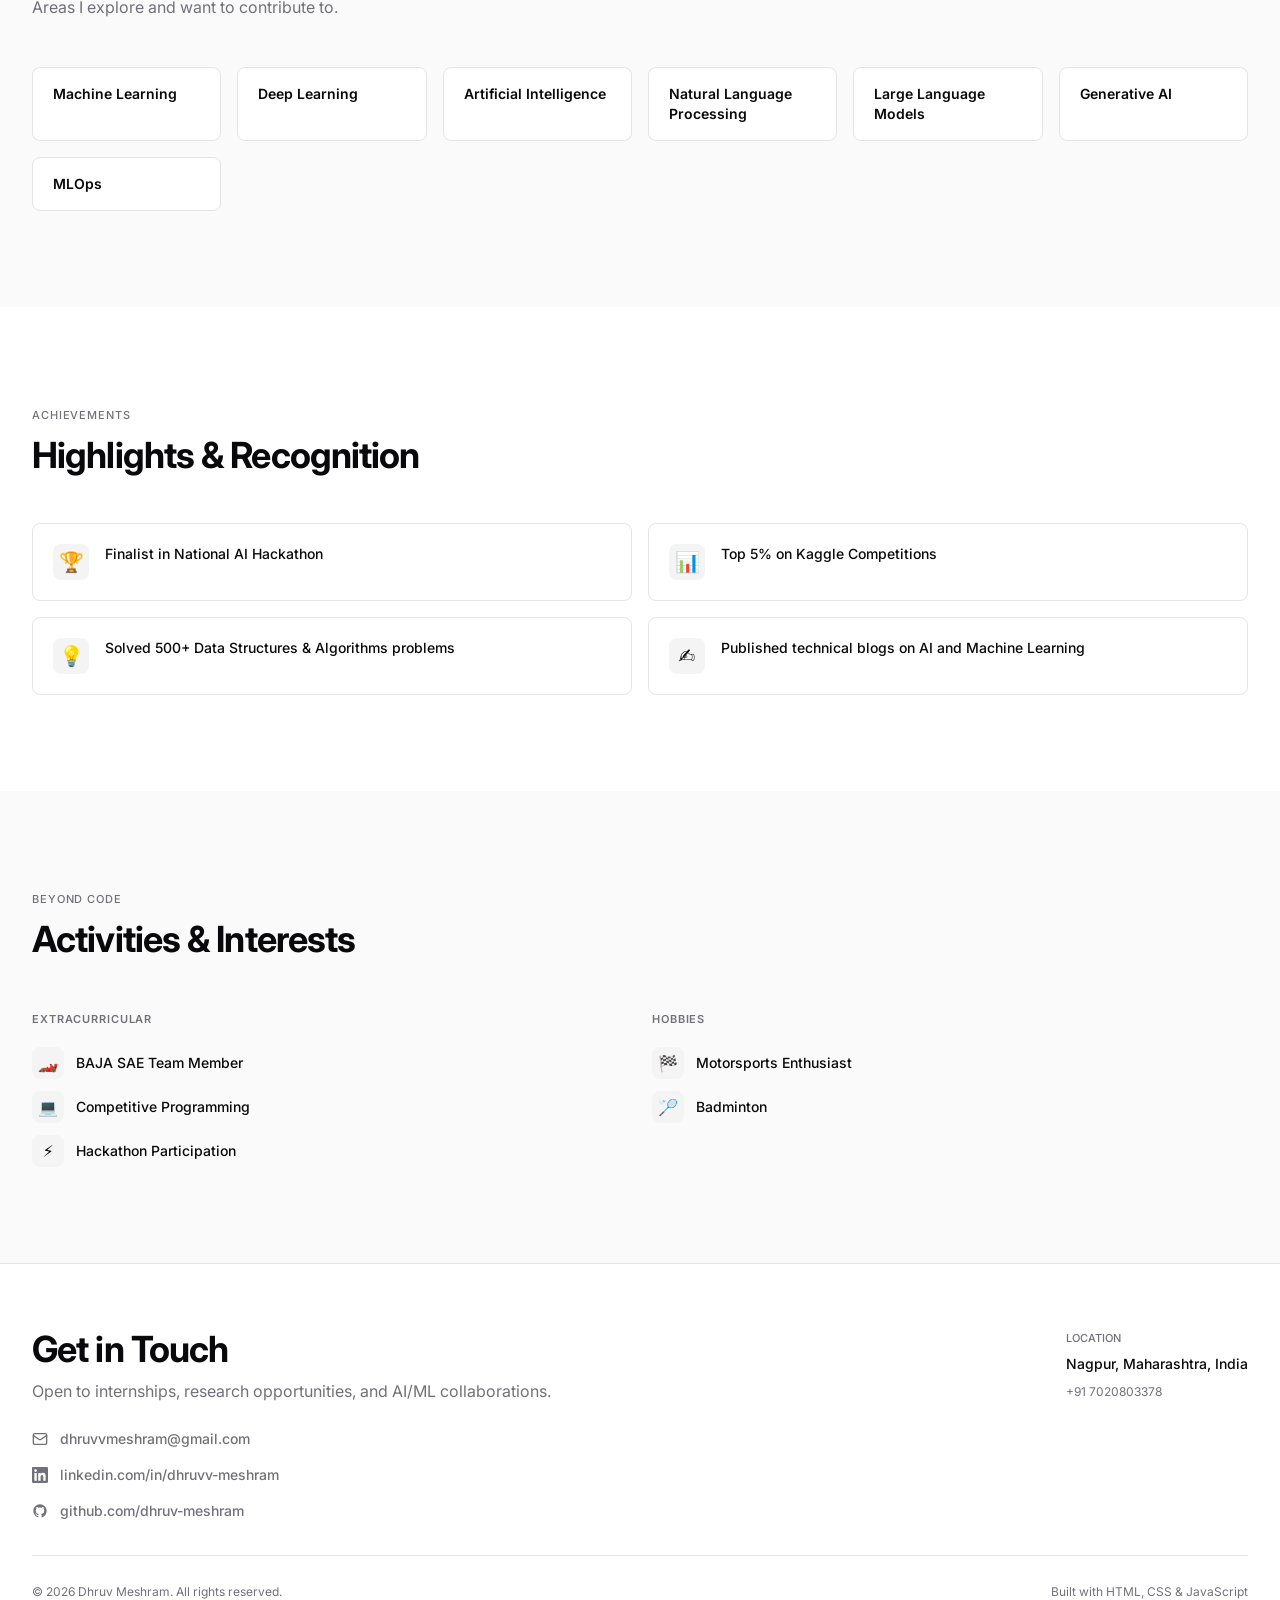
==== commit 022d0e7c: "added CPM Planner project in portfolio" ====
--- a/index.html
+++ b/index.html
@@ -406,27 +406,35 @@
           </div>
         </article>
 
-        <!-- Project 4: Student Performance -->
+        <!-- Project 4: CPM Planner -->
         <article class="project-card reveal reveal-delay-3">
           <div class="project-card__header">
-            <h3 class="project-card__title"><a href="projects/student-performance.html" class="project-card__title-link">Student Performance Prediction</a></h3>
+            <h3 class="project-card__title"><a href="projects/cpm-planner.html" class="project-card__title-link">CPM Planner</a></h3>
+            <a href="https://github.com/dhruv-meshram/cpm.git" target="_blank" rel="noopener noreferrer"
+              class="project-card__link" aria-label="View CPM Planner on GitHub">
+              <svg viewBox="0 0 24 24" fill="currentColor">
+                <path d="M12 2C6.477 2 2 6.477 2 12c0 4.418 2.865 8.166 6.839 9.489.5.092.682-.217.682-.482 0-.237-.009-.868-.014-1.703-2.782.604-3.369-1.342-3.369-1.342-.454-1.154-1.11-1.462-1.11-1.462-.908-.62.069-.608.069-.608 1.003.07 1.531 1.03 1.531 1.03.892 1.529 2.341 1.087 2.91.832.092-.647.35-1.088.636-1.338-2.22-.253-4.555-1.11-4.555-4.943 0-1.091.39-1.984 1.029-2.683-.103-.253-.446-1.27.098-2.647 0 0 .84-.269 2.75 1.025A9.578 9.578 0 0 1 12 6.836a9.59 9.59 0 0 1 2.504.337c1.909-1.294 2.747-1.025 2.747-1.025.546 1.377.202 2.394.1 2.647.64.699 1.028 1.592 1.028 2.683 0 3.842-2.339 4.687-4.566 4.935.359.309.678.919.678 1.852 0 1.336-.012 2.415-.012 2.743 0 .267.18.578.688.48C19.138 20.163 22 16.418 22 12c0-5.523-4.477-10-10-10z" />
+              </svg>
+            </a>
           </div>
           <p class="project-card__desc">
-            Predictive analytics system to identify students at risk of poor academic performance using historical
-            educational data and ensemble machine learning models.
+            High-performance project management tool with a custom C++ engine for Critical Path Method (CPM) calculations, Next.js 15 front-end, and IPC buffer integration.
           </p>
           <div class="project-card__features">
             <p class="project-card__features-title">Key Features</p>
             <ul class="project-card__feature-list">
-              <li class="project-card__feature">Predictive modeling with Scikit-Learn &amp; XGBoost</li>
-              <li class="project-card__feature">End-to-end data preprocessing pipeline</li>
-              <li class="project-card__feature">Performance insight reports for educators</li>
+              <li class="project-card__feature">Standalone C++ engine with Kahn's algorithm topological sorting</li>
+              <li class="project-card__feature">Interactive DAG workspaces (React Flow) &amp; live Gantt charts</li>
+              <li class="project-card__feature">PostgreSQL database with Prisma ORM and multi-tenant workspaces</li>
+              <li class="project-card__feature">High-speed IPC service handling serialized graph buffers up to 50MB</li>
             </ul>
           </div>
           <div class="project-card__tech">
-            <span class="tech-tag"><span class="tech-tag__icon" style="mask-image: url('https://cdn.simpleicons.org/python'); -webkit-mask-image: url('https://cdn.simpleicons.org/python');"></span>Python</span>
-            <span class="tech-tag"><span class="tech-tag__icon" style="mask-image: url('https://cdn.simpleicons.org/scikitlearn'); -webkit-mask-image: url('https://cdn.simpleicons.org/scikitlearn');"></span>Scikit-Learn</span>
-            <span class="tech-tag"><span class="tech-tag__icon" style="mask-image: url('https://cdn.simpleicons.org/anaconda'); -webkit-mask-image: url('https://cdn.simpleicons.org/anaconda');"></span>XGBoost</span>
+            <span class="tech-tag"><span class="tech-tag__icon" style="mask-image: url('https://cdn.simpleicons.org/cplusplus'); -webkit-mask-image: url('https://cdn.simpleicons.org/cplusplus');"></span>C++</span>
+            <span class="tech-tag"><span class="tech-tag__icon" style="mask-image: url('https://cdn.simpleicons.org/nextdotjs'); -webkit-mask-image: url('https://cdn.simpleicons.org/nextdotjs');"></span>Next.js</span>
+            <span class="tech-tag"><span class="tech-tag__icon" style="mask-image: url('https://cdn.simpleicons.org/postgresql'); -webkit-mask-image: url('https://cdn.simpleicons.org/postgresql');"></span>PostgreSQL</span>
+            <span class="tech-tag"><span class="tech-tag__icon" style="mask-image: url('https://cdn.simpleicons.org/prisma'); -webkit-mask-image: url('https://cdn.simpleicons.org/prisma');"></span>Prisma</span>
+            <span class="tech-tag"><span class="tech-tag__icon" style="mask-image: url('https://cdn.simpleicons.org/react'); -webkit-mask-image: url('https://cdn.simpleicons.org/react');"></span>React Flow</span>
           </div>
         </article>
 
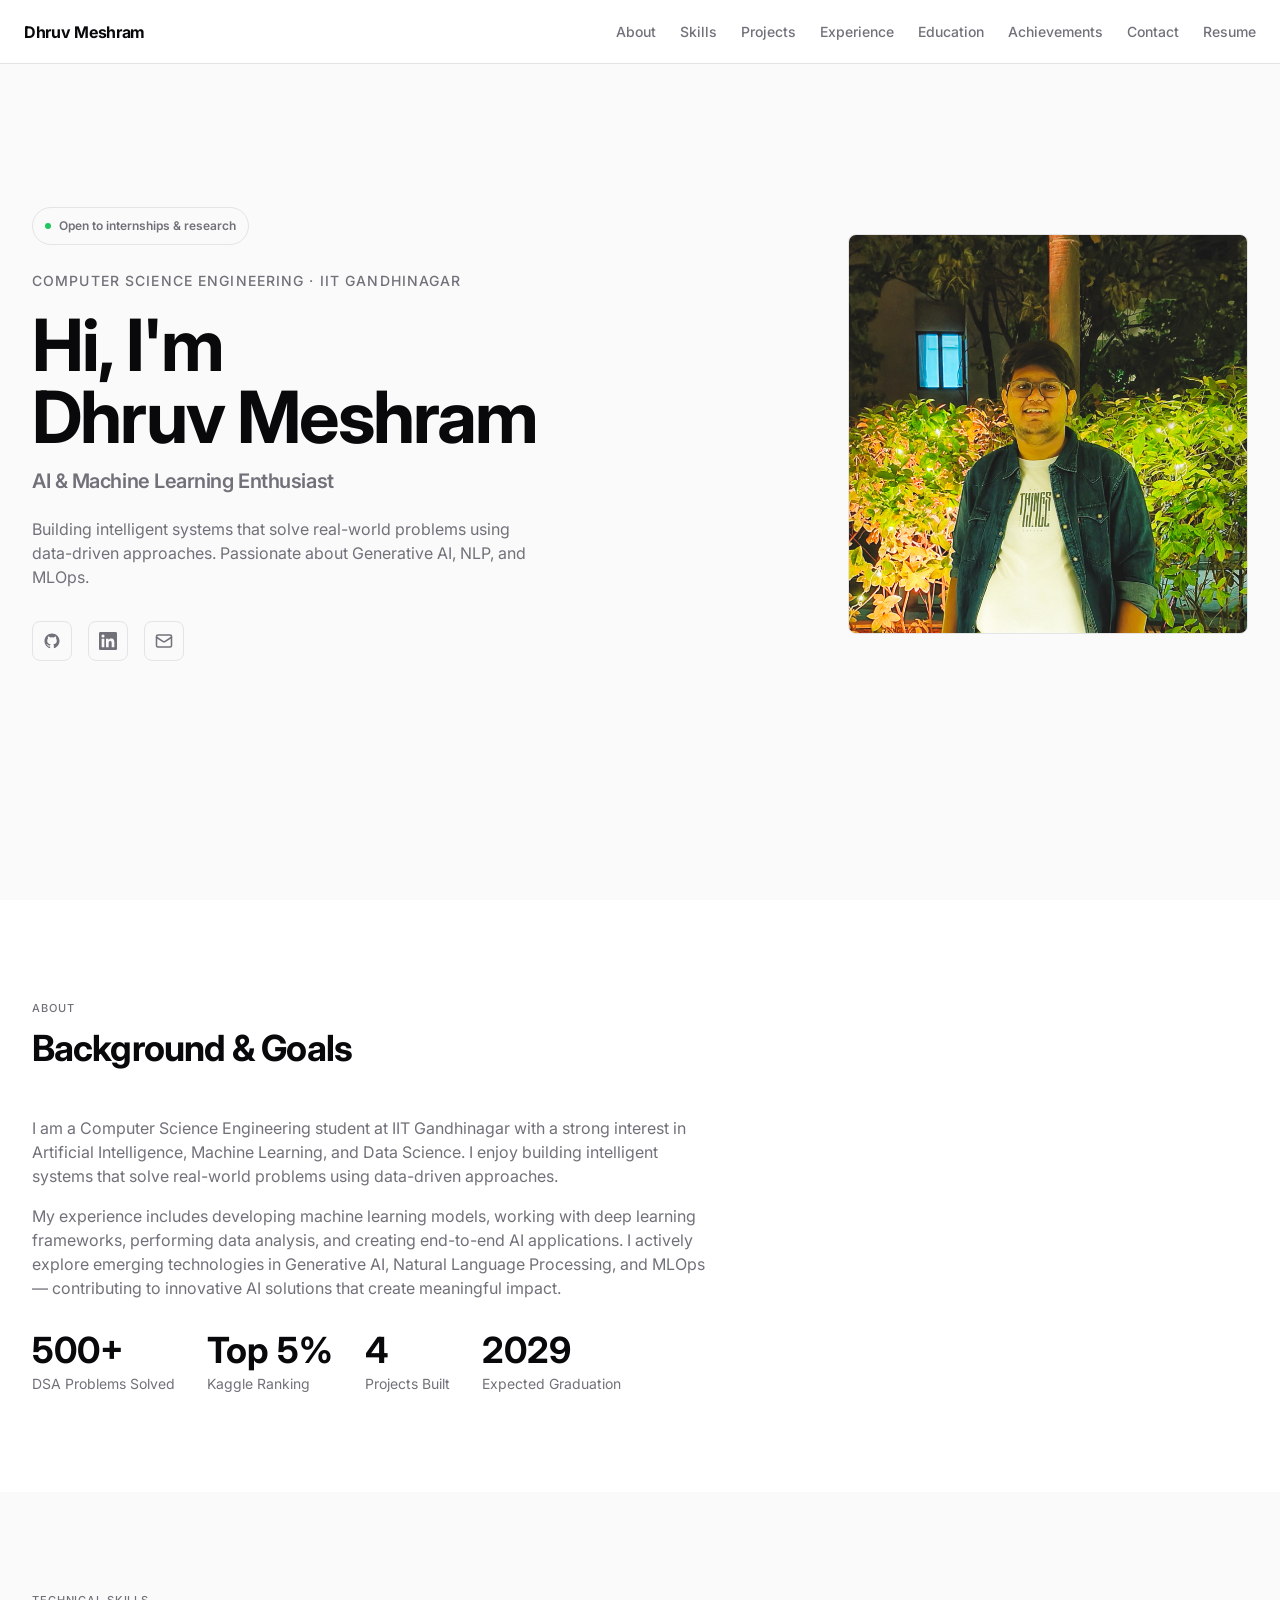
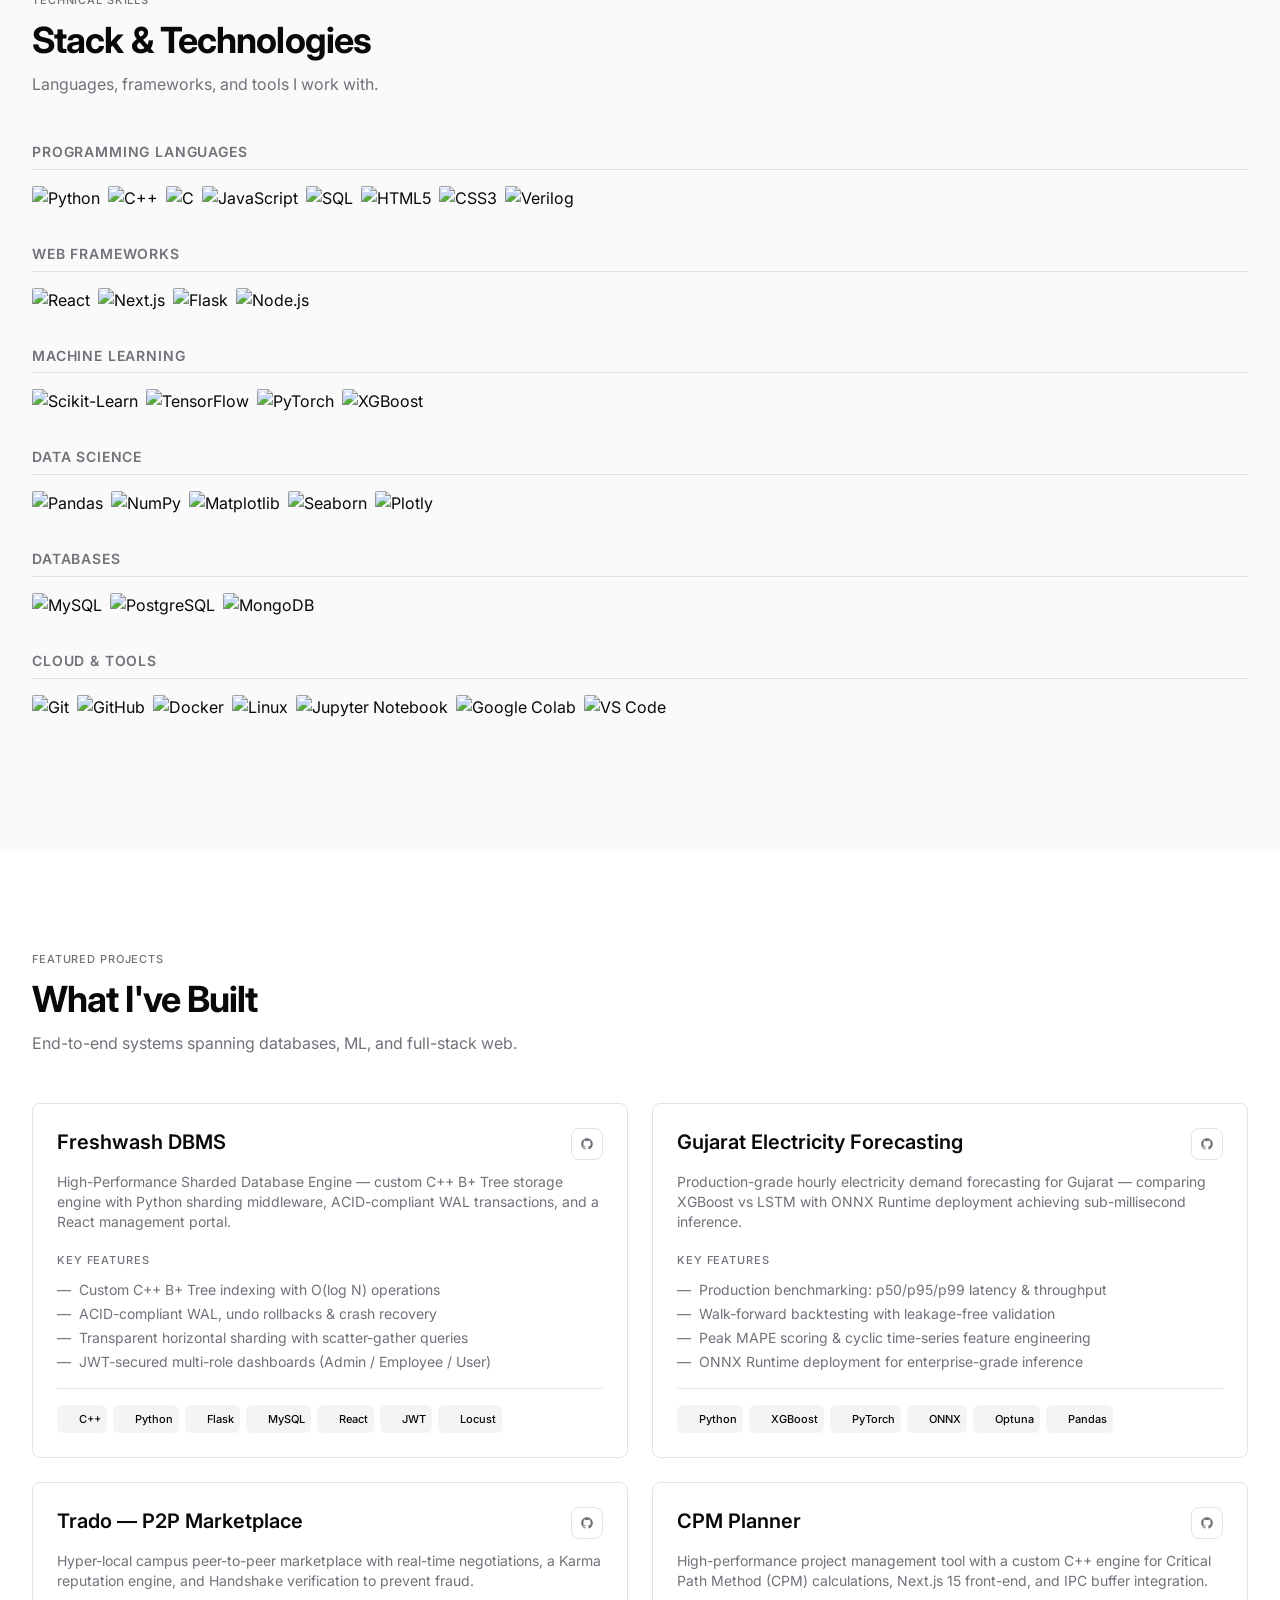
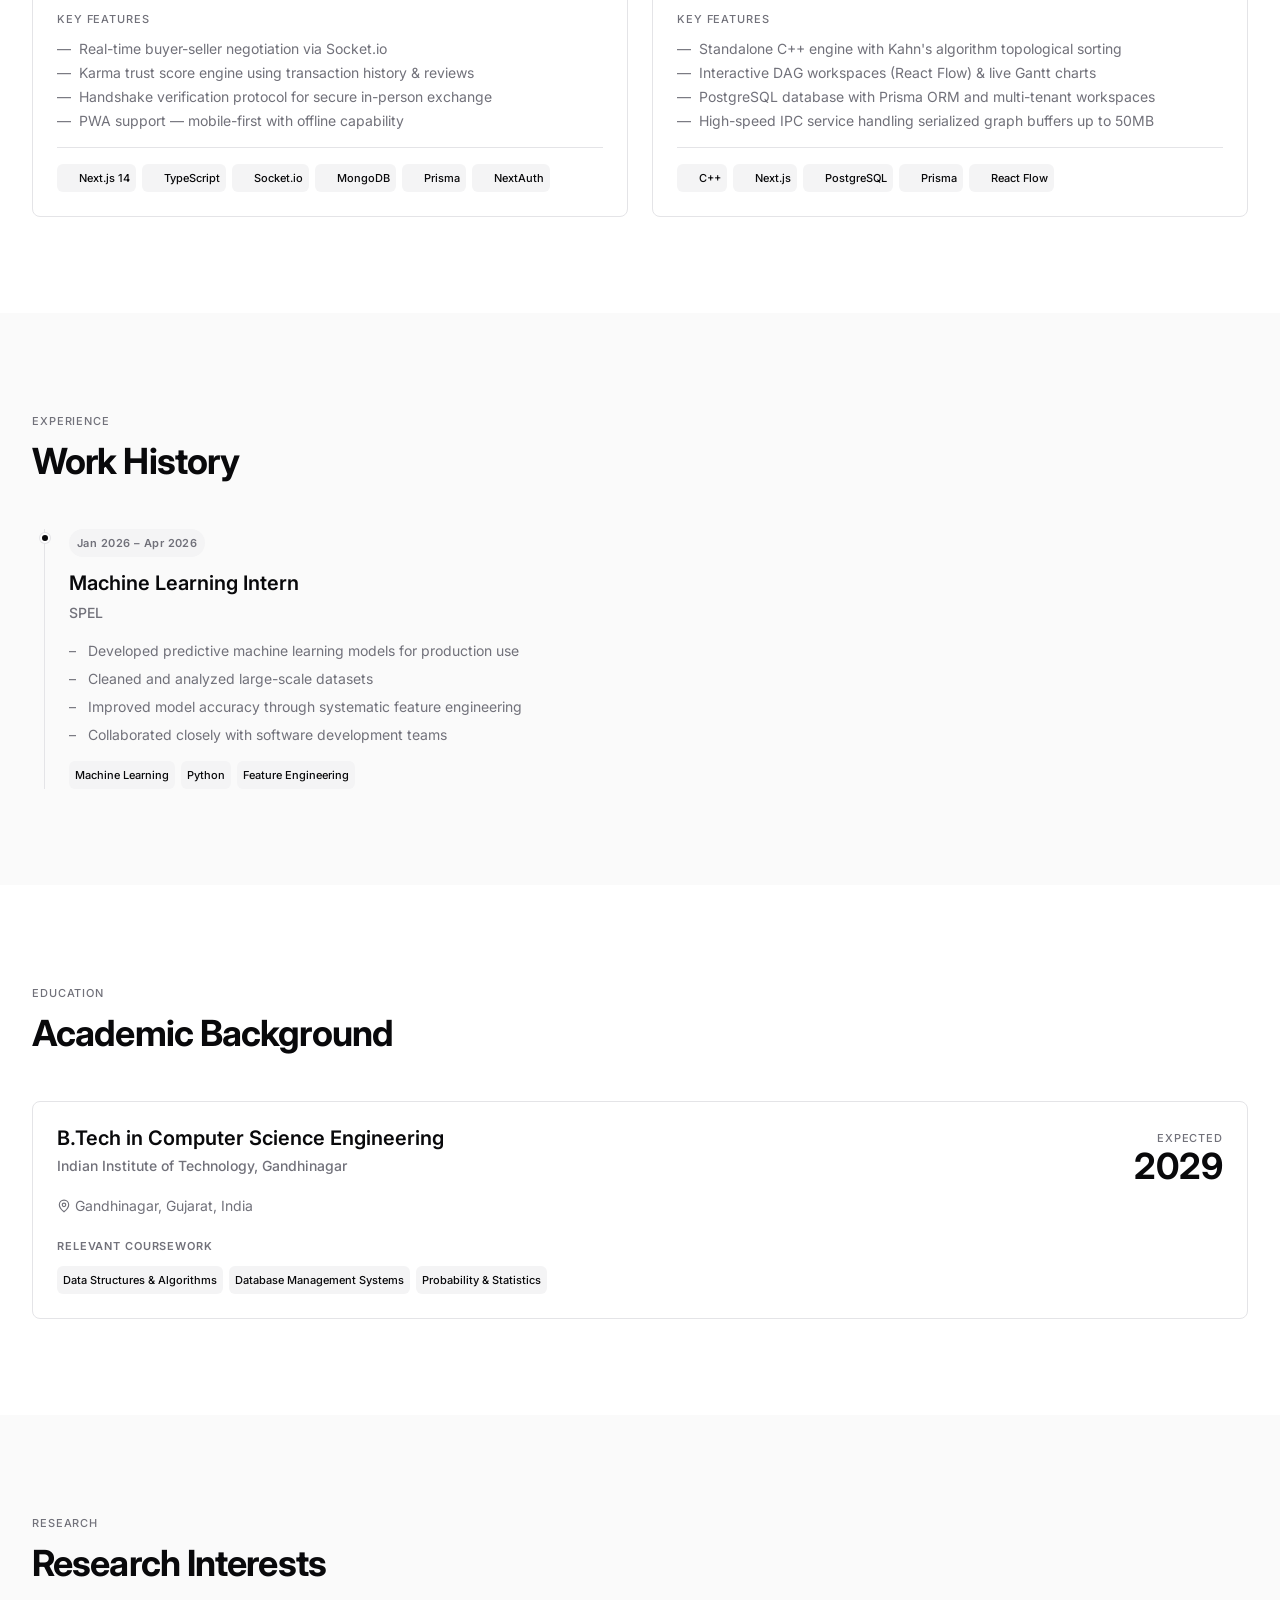
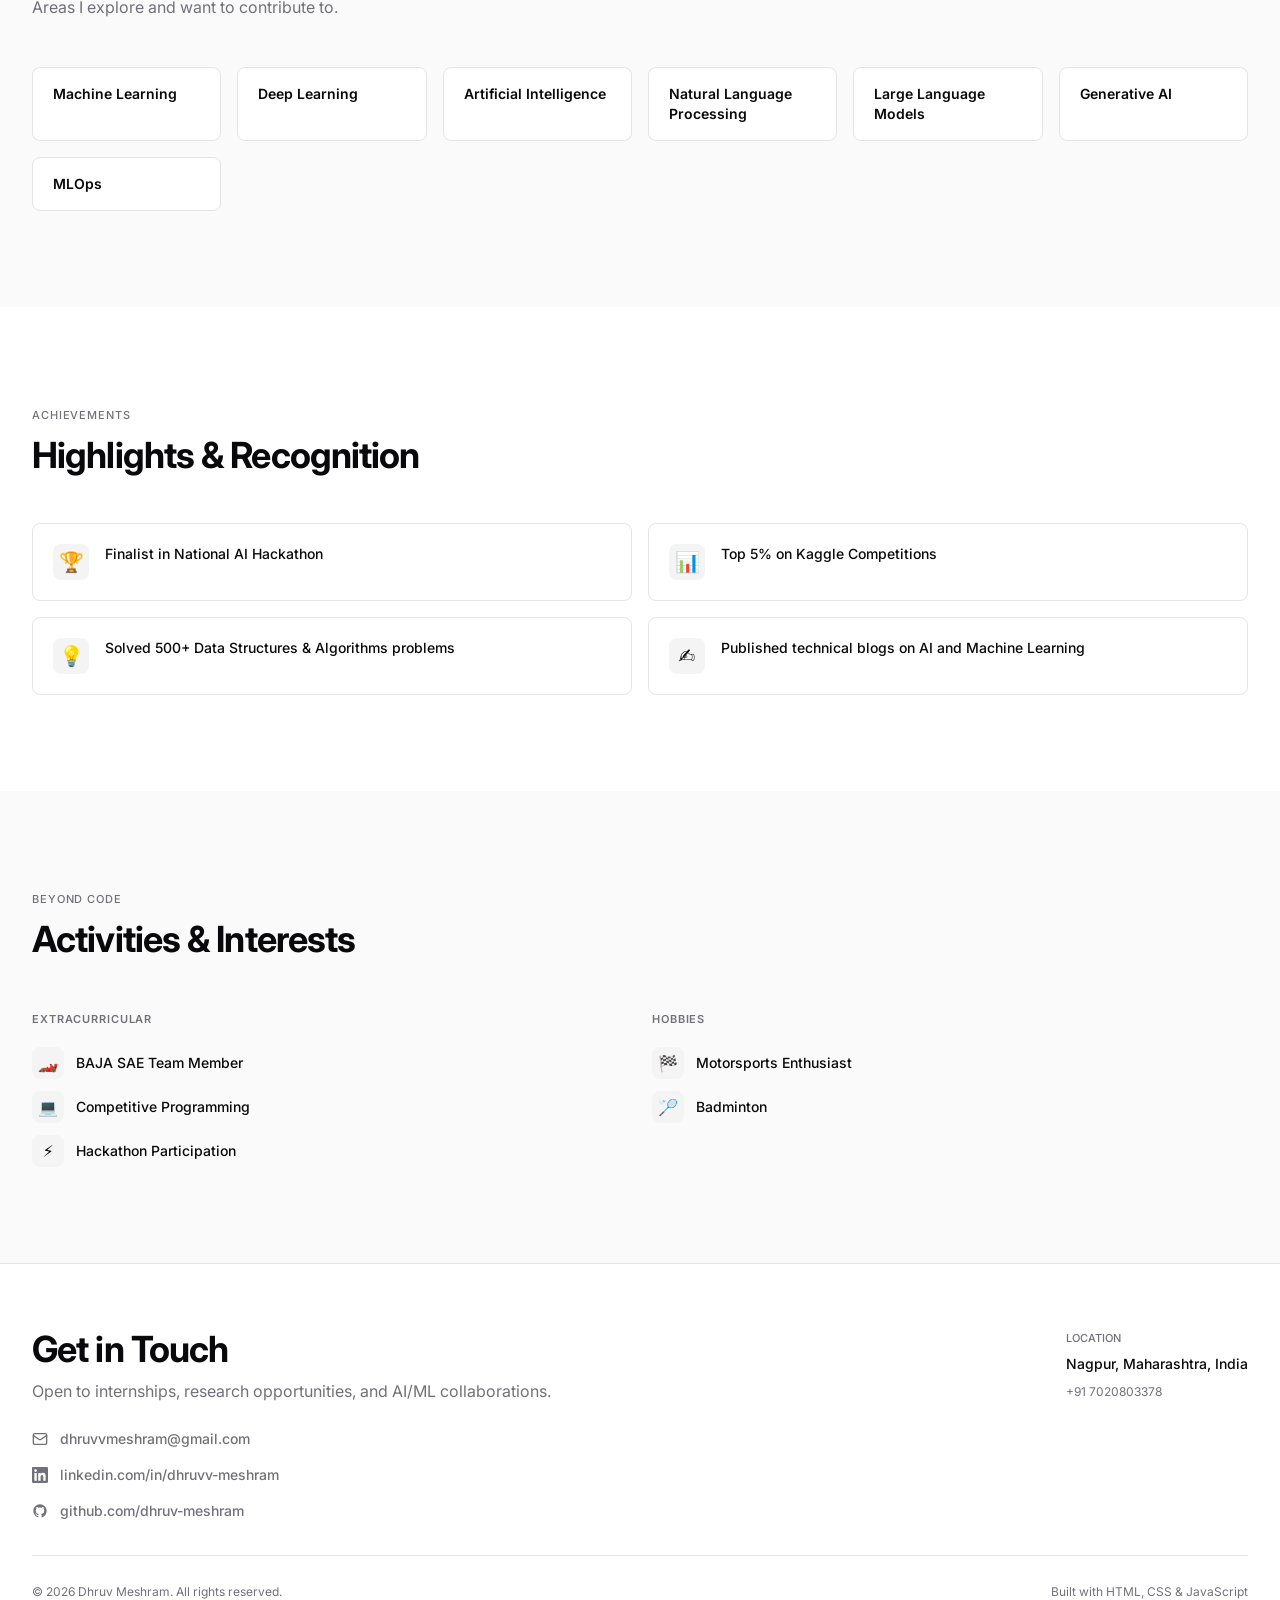
==== commit f07432d8: "feat: include project documentation, and update gitignore for LaTeX files" ====
--- a/index.html
+++ b/index.html
@@ -39,6 +39,7 @@
         <li><a class="navbar__link" href="#education">Education</a></li>
         <li><a class="navbar__link" href="#achievements">Achievements</a></li>
         <li><a class="navbar__link" href="#contact">Contact</a></li>
+        <li><a class="navbar__link" href="./cv.pdf" target="_blank" rel="noopener noreferrer">Resume</a></li>
       </ul>
 
       <button class="navbar__toggle" id="nav-toggle" aria-label="Open navigation" aria-expanded="false"
@@ -56,6 +57,7 @@
       <a class="navbar__mobile-link" href="#education">Education</a>
       <a class="navbar__mobile-link" href="#achievements">Achievements</a>
       <a class="navbar__mobile-link" href="#contact">Contact</a>
+      <a class="navbar__mobile-link" href="./cv.pdf" target="_blank" rel="noopener noreferrer">Resume</a>
     </div>
   </nav>
 
@@ -306,11 +308,13 @@
         <!-- Project 1: Freshwash DBMS -->
         <article class="project-card reveal">
           <div class="project-card__header">
-            <h3 class="project-card__title"><a href="projects/freshwash.html" class="project-card__title-link">Freshwash DBMS</a></h3>
+            <h3 class="project-card__title"><a href="projects/freshwash.html" class="project-card__title-link">Freshwash
+                DBMS</a></h3>
             <a href="https://github.com/vedantb7/Database-Freshwash" target="_blank" rel="noopener noreferrer"
               class="project-card__link" aria-label="View Freshwash DBMS on GitHub">
               <svg viewBox="0 0 24 24" fill="currentColor">
-                <path d="M12 2C6.477 2 2 6.477 2 12c0 4.418 2.865 8.166 6.839 9.489.5.092.682-.217.682-.482 0-.237-.009-.868-.014-1.703-2.782.604-3.369-1.342-3.369-1.342-.454-1.154-1.11-1.462-1.11-1.462-.908-.62.069-.608.069-.608 1.003.07 1.531 1.03 1.531 1.03.892 1.529 2.341 1.087 2.91.832.092-.647.35-1.088.636-1.338-2.22-.253-4.555-1.11-4.555-4.943 0-1.091.39-1.984 1.029-2.683-.103-.253-.446-1.27.098-2.647 0 0 .84-.269 2.75 1.025A9.578 9.578 0 0 1 12 6.836a9.59 9.59 0 0 1 2.504.337c1.909-1.294 2.747-1.025 2.747-1.025.546 1.377.202 2.394.1 2.647.64.699 1.028 1.592 1.028 2.683 0 3.842-2.339 4.687-4.566 4.935.359.309.678.919.678 1.852 0 1.336-.012 2.415-.012 2.743 0 .267.18.578.688.48C19.138 20.163 22 16.418 22 12c0-5.523-4.477-10-10-10z" />
+                <path
+                  d="M12 2C6.477 2 2 6.477 2 12c0 4.418 2.865 8.166 6.839 9.489.5.092.682-.217.682-.482 0-.237-.009-.868-.014-1.703-2.782.604-3.369-1.342-3.369-1.342-.454-1.154-1.11-1.462-1.11-1.462-.908-.62.069-.608.069-.608 1.003.07 1.531 1.03 1.531 1.03.892 1.529 2.341 1.087 2.91.832.092-.647.35-1.088.636-1.338-2.22-.253-4.555-1.11-4.555-4.943 0-1.091.39-1.984 1.029-2.683-.103-.253-.446-1.27.098-2.647 0 0 .84-.269 2.75 1.025A9.578 9.578 0 0 1 12 6.836a9.59 9.59 0 0 1 2.504.337c1.909-1.294 2.747-1.025 2.747-1.025.546 1.377.202 2.394.1 2.647.64.699 1.028 1.592 1.028 2.683 0 3.842-2.339 4.687-4.566 4.935.359.309.678.919.678 1.852 0 1.336-.012 2.415-.012 2.743 0 .267.18.578.688.48C19.138 20.163 22 16.418 22 12c0-5.523-4.477-10-10-10z" />
               </svg>
             </a>
           </div>
@@ -328,24 +332,33 @@
             </ul>
           </div>
           <div class="project-card__tech">
-            <span class="tech-tag"><span class="tech-tag__icon" style="mask-image: url('https://cdn.simpleicons.org/cplusplus'); -webkit-mask-image: url('https://cdn.simpleicons.org/cplusplus');"></span>C++</span>
-            <span class="tech-tag"><span class="tech-tag__icon" style="mask-image: url('https://cdn.simpleicons.org/python'); -webkit-mask-image: url('https://cdn.simpleicons.org/python');"></span>Python</span>
-            <span class="tech-tag"><span class="tech-tag__icon" style="mask-image: url('https://cdn.simpleicons.org/flask'); -webkit-mask-image: url('https://cdn.simpleicons.org/flask');"></span>Flask</span>
-            <span class="tech-tag"><span class="tech-tag__icon" style="mask-image: url('https://cdn.simpleicons.org/mysql'); -webkit-mask-image: url('https://cdn.simpleicons.org/mysql');"></span>MySQL</span>
-            <span class="tech-tag"><span class="tech-tag__icon" style="mask-image: url('https://cdn.simpleicons.org/react'); -webkit-mask-image: url('https://cdn.simpleicons.org/react');"></span>React</span>
-            <span class="tech-tag"><span class="tech-tag__icon" style="mask-image: url('https://cdn.simpleicons.org/jsonwebtokens'); -webkit-mask-image: url('https://cdn.simpleicons.org/jsonwebtokens');"></span>JWT</span>
-            <span class="tech-tag"><span class="tech-tag__icon" style="mask-image: url('https://cdn.simpleicons.org/locust'); -webkit-mask-image: url('https://cdn.simpleicons.org/locust');"></span>Locust</span>
+            <span class="tech-tag"><span class="tech-tag__icon"
+                style="mask-image: url('https://cdn.simpleicons.org/cplusplus'); -webkit-mask-image: url('https://cdn.simpleicons.org/cplusplus');"></span>C++</span>
+            <span class="tech-tag"><span class="tech-tag__icon"
+                style="mask-image: url('https://cdn.simpleicons.org/python'); -webkit-mask-image: url('https://cdn.simpleicons.org/python');"></span>Python</span>
+            <span class="tech-tag"><span class="tech-tag__icon"
+                style="mask-image: url('https://cdn.simpleicons.org/flask'); -webkit-mask-image: url('https://cdn.simpleicons.org/flask');"></span>Flask</span>
+            <span class="tech-tag"><span class="tech-tag__icon"
+                style="mask-image: url('https://cdn.simpleicons.org/mysql'); -webkit-mask-image: url('https://cdn.simpleicons.org/mysql');"></span>MySQL</span>
+            <span class="tech-tag"><span class="tech-tag__icon"
+                style="mask-image: url('https://cdn.simpleicons.org/react'); -webkit-mask-image: url('https://cdn.simpleicons.org/react');"></span>React</span>
+            <span class="tech-tag"><span class="tech-tag__icon"
+                style="mask-image: url('https://cdn.simpleicons.org/jsonwebtokens'); -webkit-mask-image: url('https://cdn.simpleicons.org/jsonwebtokens');"></span>JWT</span>
+            <span class="tech-tag"><span class="tech-tag__icon"
+                style="mask-image: url('https://cdn.simpleicons.org/locust'); -webkit-mask-image: url('https://cdn.simpleicons.org/locust');"></span>Locust</span>
           </div>
         </article>
 
         <!-- Project 2: Electricity Forecasting -->
         <article class="project-card reveal reveal-delay-1">
           <div class="project-card__header">
-            <h3 class="project-card__title"><a href="projects/electricity-forecasting.html" class="project-card__title-link">Gujarat Electricity Forecasting</a></h3>
+            <h3 class="project-card__title"><a href="projects/electricity-forecasting.html"
+                class="project-card__title-link">Gujarat Electricity Forecasting</a></h3>
             <a href="https://github.com/dhruv-meshram/load-forecasting" target="_blank" rel="noopener noreferrer"
               class="project-card__link" aria-label="View Forecasting project on GitHub">
               <svg viewBox="0 0 24 24" fill="currentColor">
-                <path d="M12 2C6.477 2 2 6.477 2 12c0 4.418 2.865 8.166 6.839 9.489.5.092.682-.217.682-.482 0-.237-.009-.868-.014-1.703-2.782.604-3.369-1.342-3.369-1.342-.454-1.154-1.11-1.462-1.11-1.462-.908-.62.069-.608.069-.608 1.003.07 1.531 1.03 1.531 1.03.892 1.529 2.341 1.087 2.91.832.092-.647.35-1.088.636-1.338-2.22-.253-4.555-1.11-4.555-4.943 0-1.091.39-1.984 1.029-2.683-.103-.253-.446-1.27.098-2.647 0 0 .84-.269 2.75 1.025A9.578 9.578 0 0 1 12 6.836a9.59 9.59 0 0 1 2.504.337c1.909-1.294 2.747-1.025 2.747-1.025.546 1.377.202 2.394.1 2.647.64.699 1.028 1.592 1.028 2.683 0 3.842-2.339 4.687-4.566 4.935.359.309.678.919.678 1.852 0 1.336-.012 2.415-.012 2.743 0 .267.18.578.688.48C19.138 20.163 22 16.418 22 12c0-5.523-4.477-10-10-10z" />
+                <path
+                  d="M12 2C6.477 2 2 6.477 2 12c0 4.418 2.865 8.166 6.839 9.489.5.092.682-.217.682-.482 0-.237-.009-.868-.014-1.703-2.782.604-3.369-1.342-3.369-1.342-.454-1.154-1.11-1.462-1.11-1.462-.908-.62.069-.608.069-.608 1.003.07 1.531 1.03 1.531 1.03.892 1.529 2.341 1.087 2.91.832.092-.647.35-1.088.636-1.338-2.22-.253-4.555-1.11-4.555-4.943 0-1.091.39-1.984 1.029-2.683-.103-.253-.446-1.27.098-2.647 0 0 .84-.269 2.75 1.025A9.578 9.578 0 0 1 12 6.836a9.59 9.59 0 0 1 2.504.337c1.909-1.294 2.747-1.025 2.747-1.025.546 1.377.202 2.394.1 2.647.64.699 1.028 1.592 1.028 2.683 0 3.842-2.339 4.687-4.566 4.935.359.309.678.919.678 1.852 0 1.336-.012 2.415-.012 2.743 0 .267.18.578.688.48C19.138 20.163 22 16.418 22 12c0-5.523-4.477-10-10-10z" />
               </svg>
             </a>
           </div>
@@ -363,23 +376,31 @@
             </ul>
           </div>
           <div class="project-card__tech">
-            <span class="tech-tag"><span class="tech-tag__icon" style="mask-image: url('https://cdn.simpleicons.org/python'); -webkit-mask-image: url('https://cdn.simpleicons.org/python');"></span>Python</span>
-            <span class="tech-tag"><span class="tech-tag__icon" style="mask-image: url('https://cdn.simpleicons.org/anaconda'); -webkit-mask-image: url('https://cdn.simpleicons.org/anaconda');"></span>XGBoost</span>
-            <span class="tech-tag"><span class="tech-tag__icon" style="mask-image: url('https://cdn.simpleicons.org/pytorch'); -webkit-mask-image: url('https://cdn.simpleicons.org/pytorch');"></span>PyTorch</span>
-            <span class="tech-tag"><span class="tech-tag__icon" style="mask-image: url('https://cdn.simpleicons.org/onnx'); -webkit-mask-image: url('https://cdn.simpleicons.org/onnx');"></span>ONNX</span>
-            <span class="tech-tag"><span class="tech-tag__icon" style="mask-image: url('https://cdn.simpleicons.org/optuna'); -webkit-mask-image: url('https://cdn.simpleicons.org/optuna');"></span>Optuna</span>
-            <span class="tech-tag"><span class="tech-tag__icon" style="mask-image: url('https://cdn.simpleicons.org/pandas'); -webkit-mask-image: url('https://cdn.simpleicons.org/pandas');"></span>Pandas</span>
+            <span class="tech-tag"><span class="tech-tag__icon"
+                style="mask-image: url('https://cdn.simpleicons.org/python'); -webkit-mask-image: url('https://cdn.simpleicons.org/python');"></span>Python</span>
+            <span class="tech-tag"><span class="tech-tag__icon"
+                style="mask-image: url('https://cdn.simpleicons.org/anaconda'); -webkit-mask-image: url('https://cdn.simpleicons.org/anaconda');"></span>XGBoost</span>
+            <span class="tech-tag"><span class="tech-tag__icon"
+                style="mask-image: url('https://cdn.simpleicons.org/pytorch'); -webkit-mask-image: url('https://cdn.simpleicons.org/pytorch');"></span>PyTorch</span>
+            <span class="tech-tag"><span class="tech-tag__icon"
+                style="mask-image: url('https://cdn.simpleicons.org/onnx'); -webkit-mask-image: url('https://cdn.simpleicons.org/onnx');"></span>ONNX</span>
+            <span class="tech-tag"><span class="tech-tag__icon"
+                style="mask-image: url('https://cdn.simpleicons.org/optuna'); -webkit-mask-image: url('https://cdn.simpleicons.org/optuna');"></span>Optuna</span>
+            <span class="tech-tag"><span class="tech-tag__icon"
+                style="mask-image: url('https://cdn.simpleicons.org/pandas'); -webkit-mask-image: url('https://cdn.simpleicons.org/pandas');"></span>Pandas</span>
           </div>
         </article>
 
         <!-- Project 3: Trado Marketplace -->
         <article class="project-card reveal reveal-delay-2">
           <div class="project-card__header">
-            <h3 class="project-card__title"><a href="projects/trado.html" class="project-card__title-link">Trado — P2P Marketplace</a></h3>
+            <h3 class="project-card__title"><a href="projects/trado.html" class="project-card__title-link">Trado — P2P
+                Marketplace</a></h3>
             <a href="https://github.com/vedantb7/trado" target="_blank" rel="noopener noreferrer"
               class="project-card__link" aria-label="View Trado on GitHub">
               <svg viewBox="0 0 24 24" fill="currentColor">
-                <path d="M12 2C6.477 2 2 6.477 2 12c0 4.418 2.865 8.166 6.839 9.489.5.092.682-.217.682-.482 0-.237-.009-.868-.014-1.703-2.782.604-3.369-1.342-3.369-1.342-.454-1.154-1.11-1.462-1.11-1.462-.908-.62.069-.608.069-.608 1.003.07 1.531 1.03 1.531 1.03.892 1.529 2.341 1.087 2.91.832.092-.647.35-1.088.636-1.338-2.22-.253-4.555-1.11-4.555-4.943 0-1.091.39-1.984 1.029-2.683-.103-.253-.446-1.27.098-2.647 0 0 .84-.269 2.75 1.025A9.578 9.578 0 0 1 12 6.836a9.59 9.59 0 0 1 2.504.337c1.909-1.294 2.747-1.025 2.747-1.025.546 1.377.202 2.394.1 2.647.64.699 1.028 1.592 1.028 2.683 0 3.842-2.339 4.687-4.566 4.935.359.309.678.919.678 1.852 0 1.336-.012 2.415-.012 2.743 0 .267.18.578.688.48C19.138 20.163 22 16.418 22 12c0-5.523-4.477-10-10-10z" />
+                <path
+                  d="M12 2C6.477 2 2 6.477 2 12c0 4.418 2.865 8.166 6.839 9.489.5.092.682-.217.682-.482 0-.237-.009-.868-.014-1.703-2.782.604-3.369-1.342-3.369-1.342-.454-1.154-1.11-1.462-1.11-1.462-.908-.62.069-.608.069-.608 1.003.07 1.531 1.03 1.531 1.03.892 1.529 2.341 1.087 2.91.832.092-.647.35-1.088.636-1.338-2.22-.253-4.555-1.11-4.555-4.943 0-1.091.39-1.984 1.029-2.683-.103-.253-.446-1.27.098-2.647 0 0 .84-.269 2.75 1.025A9.578 9.578 0 0 1 12 6.836a9.59 9.59 0 0 1 2.504.337c1.909-1.294 2.747-1.025 2.747-1.025.546 1.377.202 2.394.1 2.647.64.699 1.028 1.592 1.028 2.683 0 3.842-2.339 4.687-4.566 4.935.359.309.678.919.678 1.852 0 1.336-.012 2.415-.012 2.743 0 .267.18.578.688.48C19.138 20.163 22 16.418 22 12c0-5.523-4.477-10-10-10z" />
               </svg>
             </a>
           </div>
@@ -397,28 +418,38 @@
             </ul>
           </div>
           <div class="project-card__tech">
-            <span class="tech-tag"><span class="tech-tag__icon" style="mask-image: url('https://cdn.simpleicons.org/nextdotjs'); -webkit-mask-image: url('https://cdn.simpleicons.org/nextdotjs');"></span>Next.js 14</span>
-            <span class="tech-tag"><span class="tech-tag__icon" style="mask-image: url('https://cdn.simpleicons.org/typescript'); -webkit-mask-image: url('https://cdn.simpleicons.org/typescript');"></span>TypeScript</span>
-            <span class="tech-tag"><span class="tech-tag__icon" style="mask-image: url('https://cdn.simpleicons.org/socketdotio'); -webkit-mask-image: url('https://cdn.simpleicons.org/socketdotio');"></span>Socket.io</span>
-            <span class="tech-tag"><span class="tech-tag__icon" style="mask-image: url('https://cdn.simpleicons.org/mongodb'); -webkit-mask-image: url('https://cdn.simpleicons.org/mongodb');"></span>MongoDB</span>
-            <span class="tech-tag"><span class="tech-tag__icon" style="mask-image: url('https://cdn.simpleicons.org/prisma'); -webkit-mask-image: url('https://cdn.simpleicons.org/prisma');"></span>Prisma</span>
-            <span class="tech-tag"><span class="tech-tag__icon" style="mask-image: url('https://cdn.simpleicons.org/auth0'); -webkit-mask-image: url('https://cdn.simpleicons.org/auth0');"></span>NextAuth</span>
+            <span class="tech-tag"><span class="tech-tag__icon"
+                style="mask-image: url('https://cdn.simpleicons.org/nextdotjs'); -webkit-mask-image: url('https://cdn.simpleicons.org/nextdotjs');"></span>Next.js
+              14</span>
+            <span class="tech-tag"><span class="tech-tag__icon"
+                style="mask-image: url('https://cdn.simpleicons.org/typescript'); -webkit-mask-image: url('https://cdn.simpleicons.org/typescript');"></span>TypeScript</span>
+            <span class="tech-tag"><span class="tech-tag__icon"
+                style="mask-image: url('https://cdn.simpleicons.org/socketdotio'); -webkit-mask-image: url('https://cdn.simpleicons.org/socketdotio');"></span>Socket.io</span>
+            <span class="tech-tag"><span class="tech-tag__icon"
+                style="mask-image: url('https://cdn.simpleicons.org/mongodb'); -webkit-mask-image: url('https://cdn.simpleicons.org/mongodb');"></span>MongoDB</span>
+            <span class="tech-tag"><span class="tech-tag__icon"
+                style="mask-image: url('https://cdn.simpleicons.org/prisma'); -webkit-mask-image: url('https://cdn.simpleicons.org/prisma');"></span>Prisma</span>
+            <span class="tech-tag"><span class="tech-tag__icon"
+                style="mask-image: url('https://cdn.simpleicons.org/auth0'); -webkit-mask-image: url('https://cdn.simpleicons.org/auth0');"></span>NextAuth</span>
           </div>
         </article>
 
         <!-- Project 4: CPM Planner -->
         <article class="project-card reveal reveal-delay-3">
           <div class="project-card__header">
-            <h3 class="project-card__title"><a href="projects/cpm-planner.html" class="project-card__title-link">CPM Planner</a></h3>
+            <h3 class="project-card__title"><a href="projects/cpm-planner.html" class="project-card__title-link">CPM
+                Planner</a></h3>
             <a href="https://github.com/dhruv-meshram/cpm.git" target="_blank" rel="noopener noreferrer"
               class="project-card__link" aria-label="View CPM Planner on GitHub">
               <svg viewBox="0 0 24 24" fill="currentColor">
-                <path d="M12 2C6.477 2 2 6.477 2 12c0 4.418 2.865 8.166 6.839 9.489.5.092.682-.217.682-.482 0-.237-.009-.868-.014-1.703-2.782.604-3.369-1.342-3.369-1.342-.454-1.154-1.11-1.462-1.11-1.462-.908-.62.069-.608.069-.608 1.003.07 1.531 1.03 1.531 1.03.892 1.529 2.341 1.087 2.91.832.092-.647.35-1.088.636-1.338-2.22-.253-4.555-1.11-4.555-4.943 0-1.091.39-1.984 1.029-2.683-.103-.253-.446-1.27.098-2.647 0 0 .84-.269 2.75 1.025A9.578 9.578 0 0 1 12 6.836a9.59 9.59 0 0 1 2.504.337c1.909-1.294 2.747-1.025 2.747-1.025.546 1.377.202 2.394.1 2.647.64.699 1.028 1.592 1.028 2.683 0 3.842-2.339 4.687-4.566 4.935.359.309.678.919.678 1.852 0 1.336-.012 2.415-.012 2.743 0 .267.18.578.688.48C19.138 20.163 22 16.418 22 12c0-5.523-4.477-10-10-10z" />
+                <path
+                  d="M12 2C6.477 2 2 6.477 2 12c0 4.418 2.865 8.166 6.839 9.489.5.092.682-.217.682-.482 0-.237-.009-.868-.014-1.703-2.782.604-3.369-1.342-3.369-1.342-.454-1.154-1.11-1.462-1.11-1.462-.908-.62.069-.608.069-.608 1.003.07 1.531 1.03 1.531 1.03.892 1.529 2.341 1.087 2.91.832.092-.647.35-1.088.636-1.338-2.22-.253-4.555-1.11-4.555-4.943 0-1.091.39-1.984 1.029-2.683-.103-.253-.446-1.27.098-2.647 0 0 .84-.269 2.75 1.025A9.578 9.578 0 0 1 12 6.836a9.59 9.59 0 0 1 2.504.337c1.909-1.294 2.747-1.025 2.747-1.025.546 1.377.202 2.394.1 2.647.64.699 1.028 1.592 1.028 2.683 0 3.842-2.339 4.687-4.566 4.935.359.309.678.919.678 1.852 0 1.336-.012 2.415-.012 2.743 0 .267.18.578.688.48C19.138 20.163 22 16.418 22 12c0-5.523-4.477-10-10-10z" />
               </svg>
             </a>
           </div>
           <p class="project-card__desc">
-            High-performance project management tool with a custom C++ engine for Critical Path Method (CPM) calculations, Next.js 15 front-end, and IPC buffer integration.
+            High-performance project management tool with a custom C++ engine for Critical Path Method (CPM)
+            calculations, Next.js 15 front-end, and IPC buffer integration.
           </p>
           <div class="project-card__features">
             <p class="project-card__features-title">Key Features</p>
@@ -430,11 +461,17 @@
             </ul>
           </div>
           <div class="project-card__tech">
-            <span class="tech-tag"><span class="tech-tag__icon" style="mask-image: url('https://cdn.simpleicons.org/cplusplus'); -webkit-mask-image: url('https://cdn.simpleicons.org/cplusplus');"></span>C++</span>
-            <span class="tech-tag"><span class="tech-tag__icon" style="mask-image: url('https://cdn.simpleicons.org/nextdotjs'); -webkit-mask-image: url('https://cdn.simpleicons.org/nextdotjs');"></span>Next.js</span>
-            <span class="tech-tag"><span class="tech-tag__icon" style="mask-image: url('https://cdn.simpleicons.org/postgresql'); -webkit-mask-image: url('https://cdn.simpleicons.org/postgresql');"></span>PostgreSQL</span>
-            <span class="tech-tag"><span class="tech-tag__icon" style="mask-image: url('https://cdn.simpleicons.org/prisma'); -webkit-mask-image: url('https://cdn.simpleicons.org/prisma');"></span>Prisma</span>
-            <span class="tech-tag"><span class="tech-tag__icon" style="mask-image: url('https://cdn.simpleicons.org/react'); -webkit-mask-image: url('https://cdn.simpleicons.org/react');"></span>React Flow</span>
+            <span class="tech-tag"><span class="tech-tag__icon"
+                style="mask-image: url('https://cdn.simpleicons.org/cplusplus'); -webkit-mask-image: url('https://cdn.simpleicons.org/cplusplus');"></span>C++</span>
+            <span class="tech-tag"><span class="tech-tag__icon"
+                style="mask-image: url('https://cdn.simpleicons.org/nextdotjs'); -webkit-mask-image: url('https://cdn.simpleicons.org/nextdotjs');"></span>Next.js</span>
+            <span class="tech-tag"><span class="tech-tag__icon"
+                style="mask-image: url('https://cdn.simpleicons.org/postgresql'); -webkit-mask-image: url('https://cdn.simpleicons.org/postgresql');"></span>PostgreSQL</span>
+            <span class="tech-tag"><span class="tech-tag__icon"
+                style="mask-image: url('https://cdn.simpleicons.org/prisma'); -webkit-mask-image: url('https://cdn.simpleicons.org/prisma');"></span>Prisma</span>
+            <span class="tech-tag"><span class="tech-tag__icon"
+                style="mask-image: url('https://cdn.simpleicons.org/react'); -webkit-mask-image: url('https://cdn.simpleicons.org/react');"></span>React
+              Flow</span>
           </div>
         </article>
 
--- a/css/components.css
+++ b/css/components.css
@@ -241,6 +241,34 @@
   height: 18px;
 }
 
+/* Resume Button */
+.resume-button {
+  display: inline-flex;
+  align-items: center;
+  gap: var(--sp-2);
+  padding: var(--sp-2) var(--sp-4);
+  background-color: var(--color-primary-action);
+  color: var(--color-background);
+  border: 1px solid var(--color-primary-action);
+  border-radius: var(--radius-md);
+  font-size: var(--fs-sm);
+  font-weight: 500;
+  transition: background-color var(--transition-fast), border-color var(--transition-fast), opacity var(--transition-fast);
+  cursor: pointer;
+}
+
+.resume-button:hover {
+  background-color: var(--color-foreground);
+  border-color: var(--color-foreground);
+  opacity: 0.9;
+}
+
+.resume-button svg {
+  width: 16px;
+  height: 16px;
+  stroke: var(--color-background);
+}
+
 /* Availability badge */
 .availability-badge {
   display: inline-flex;
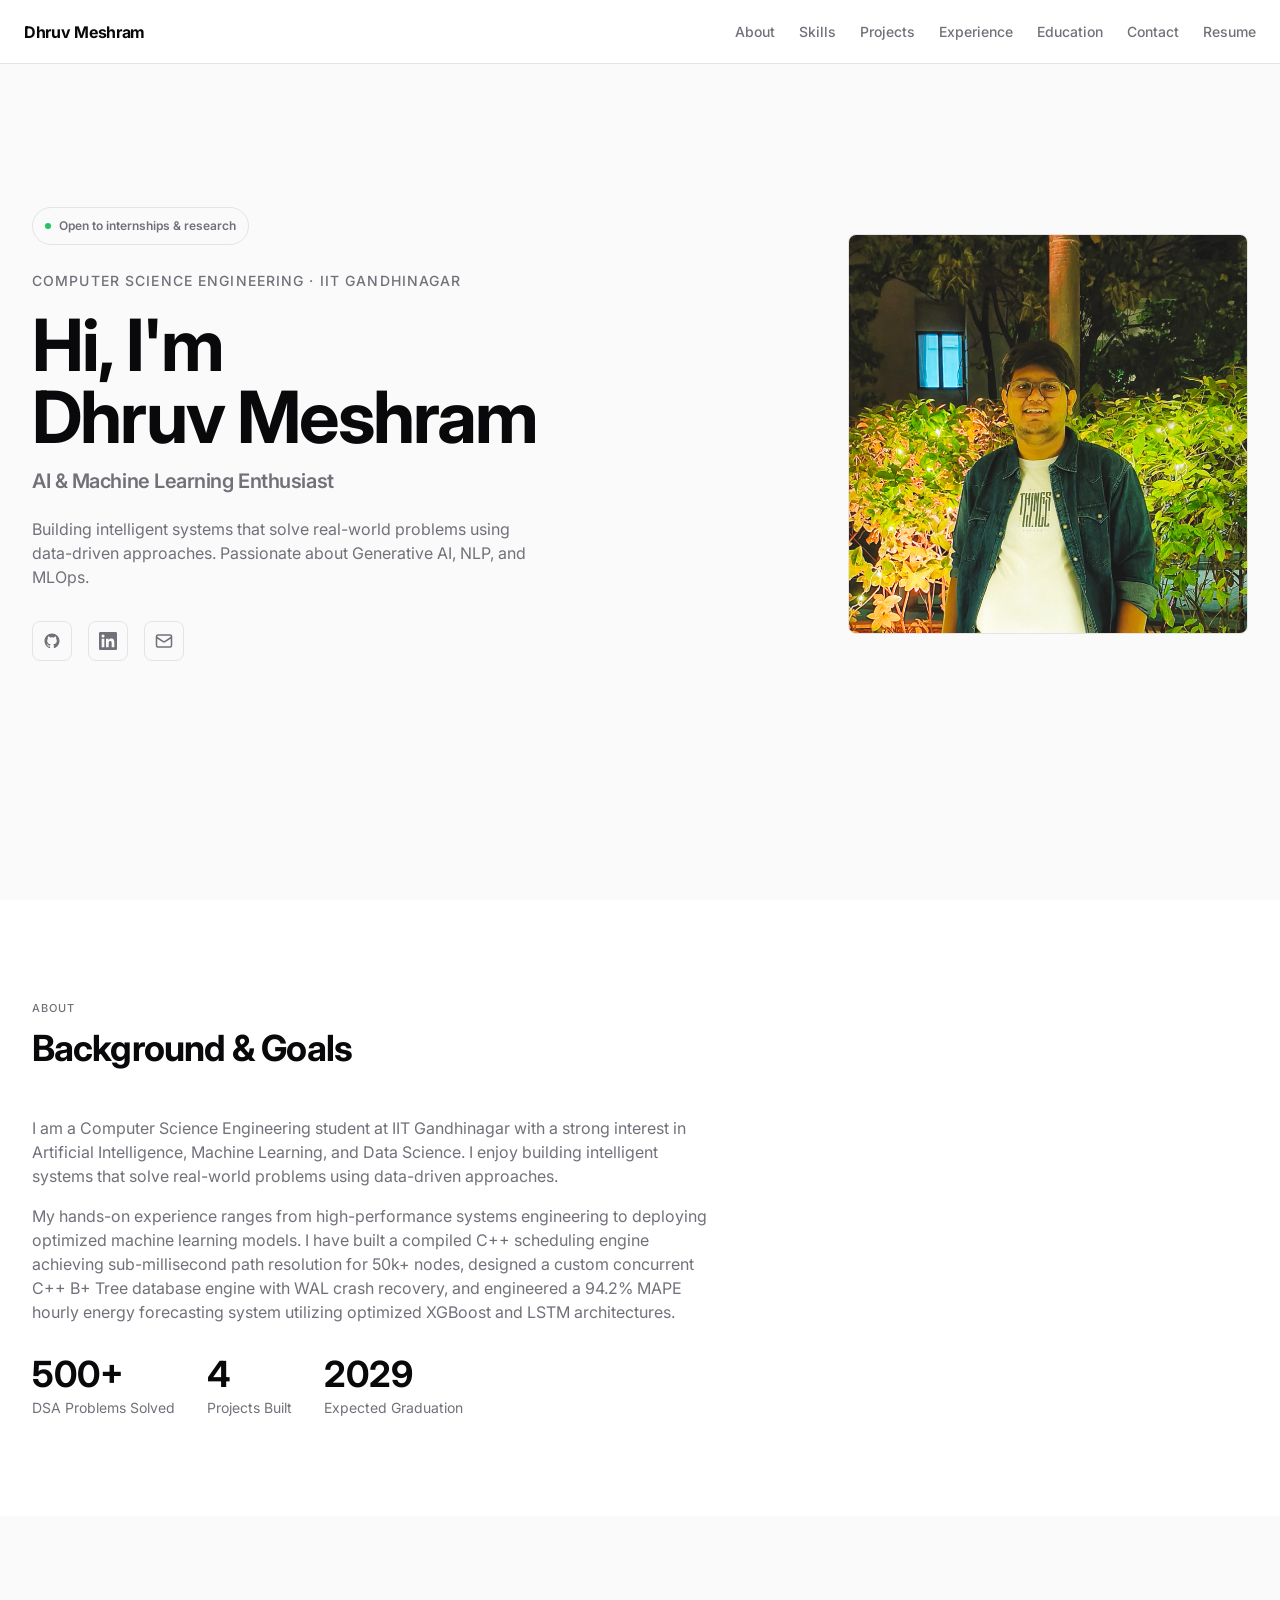
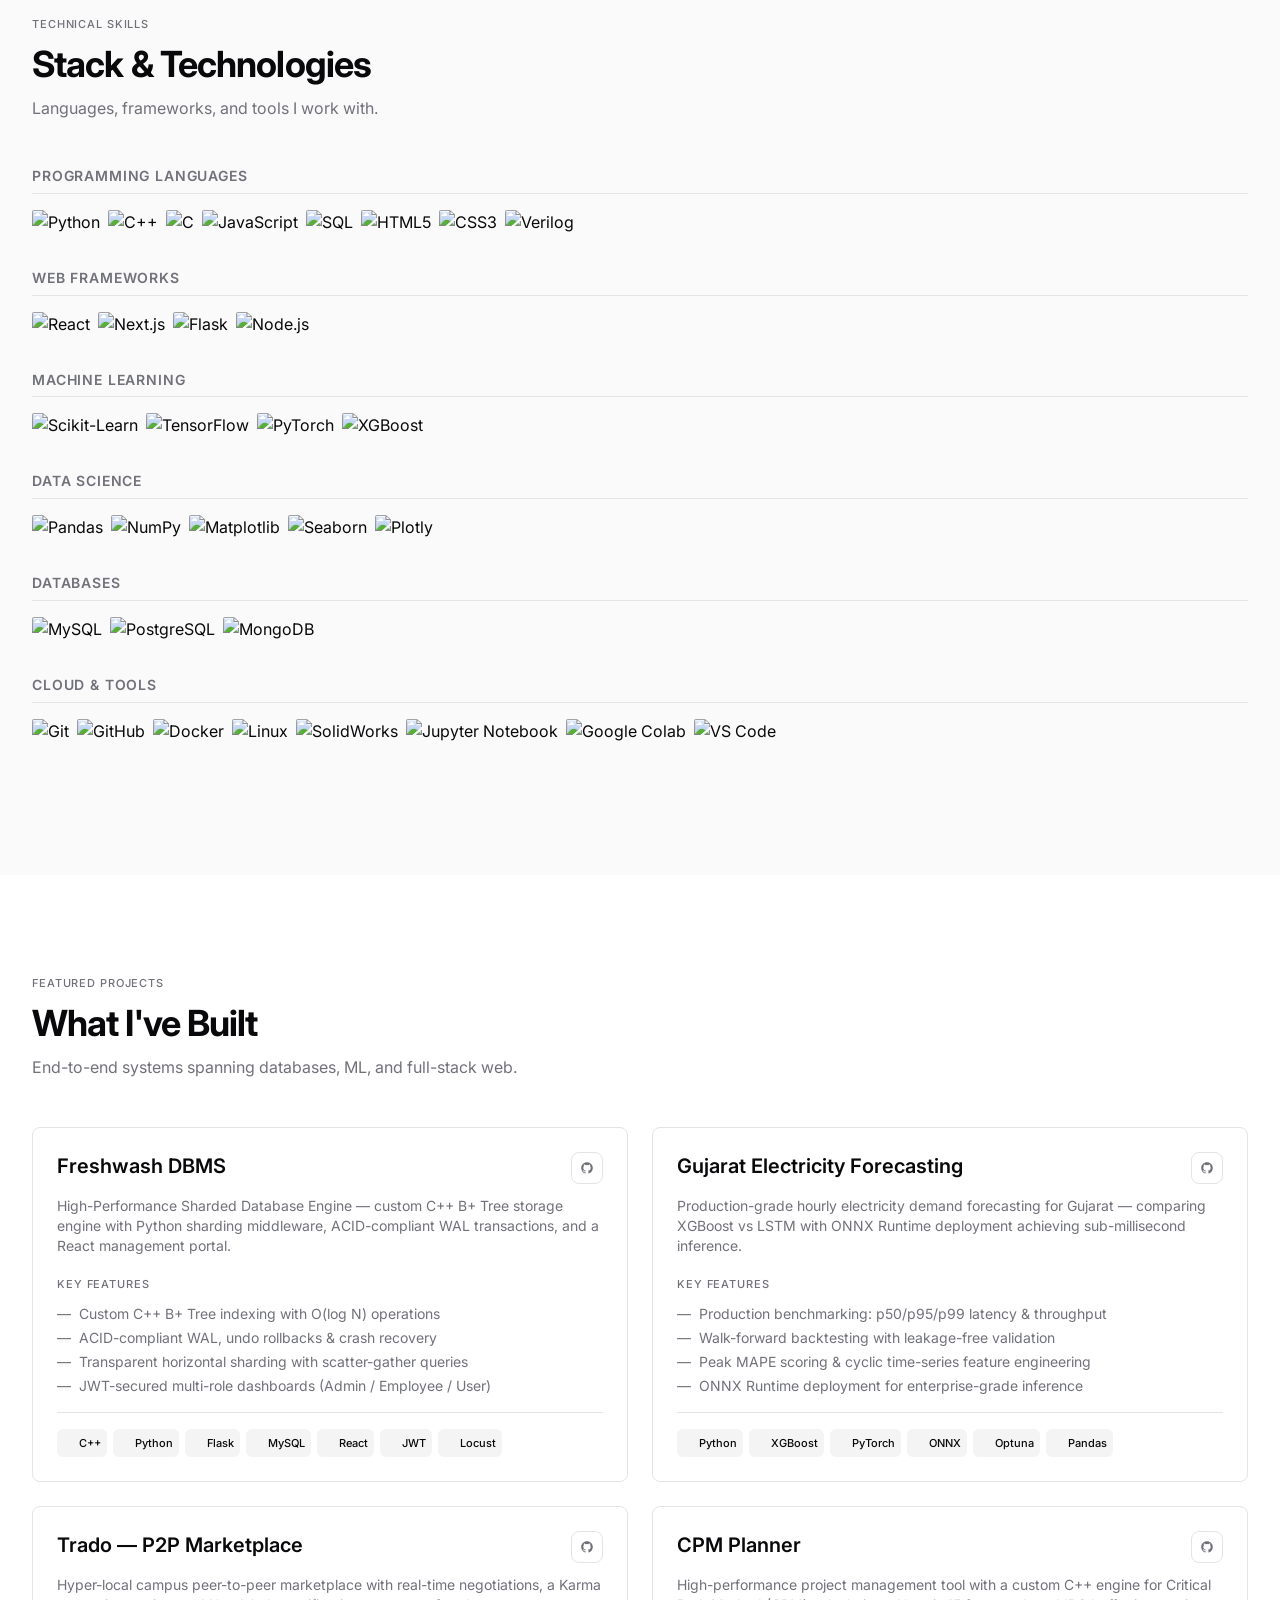
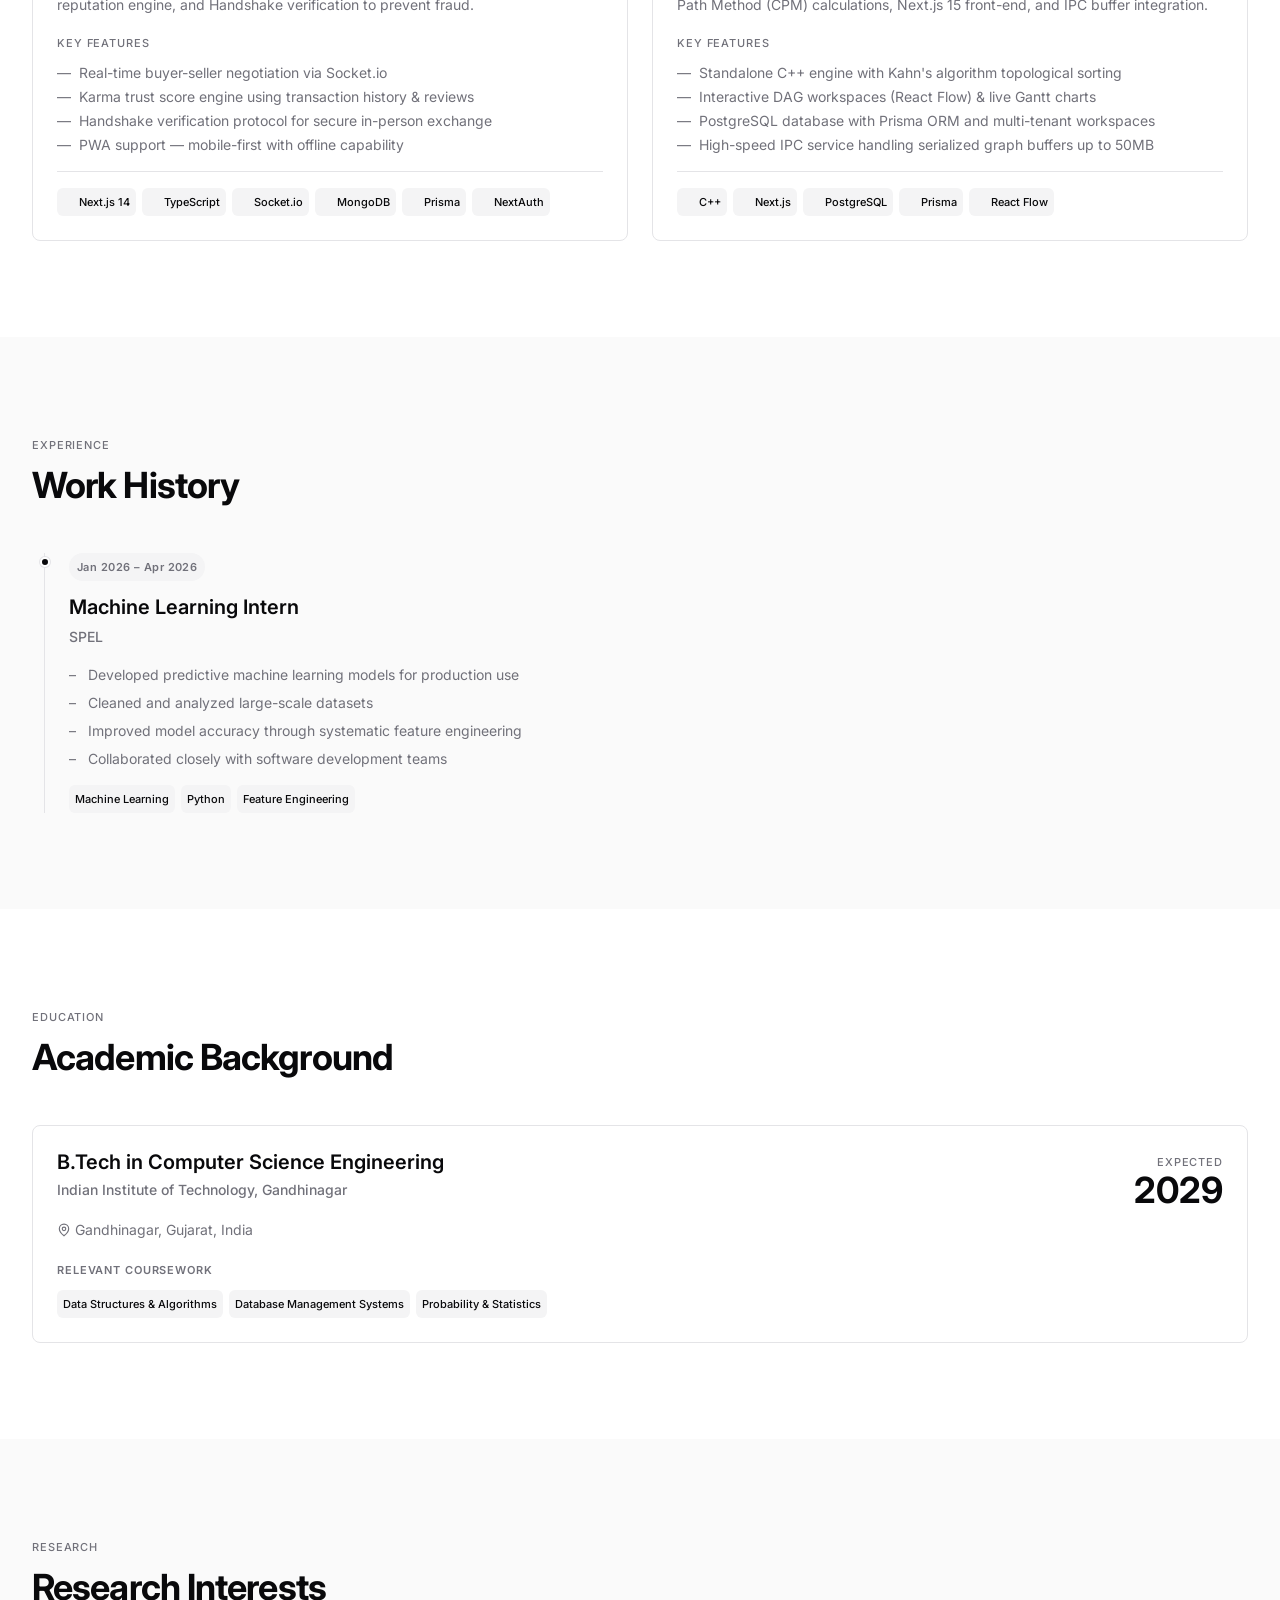
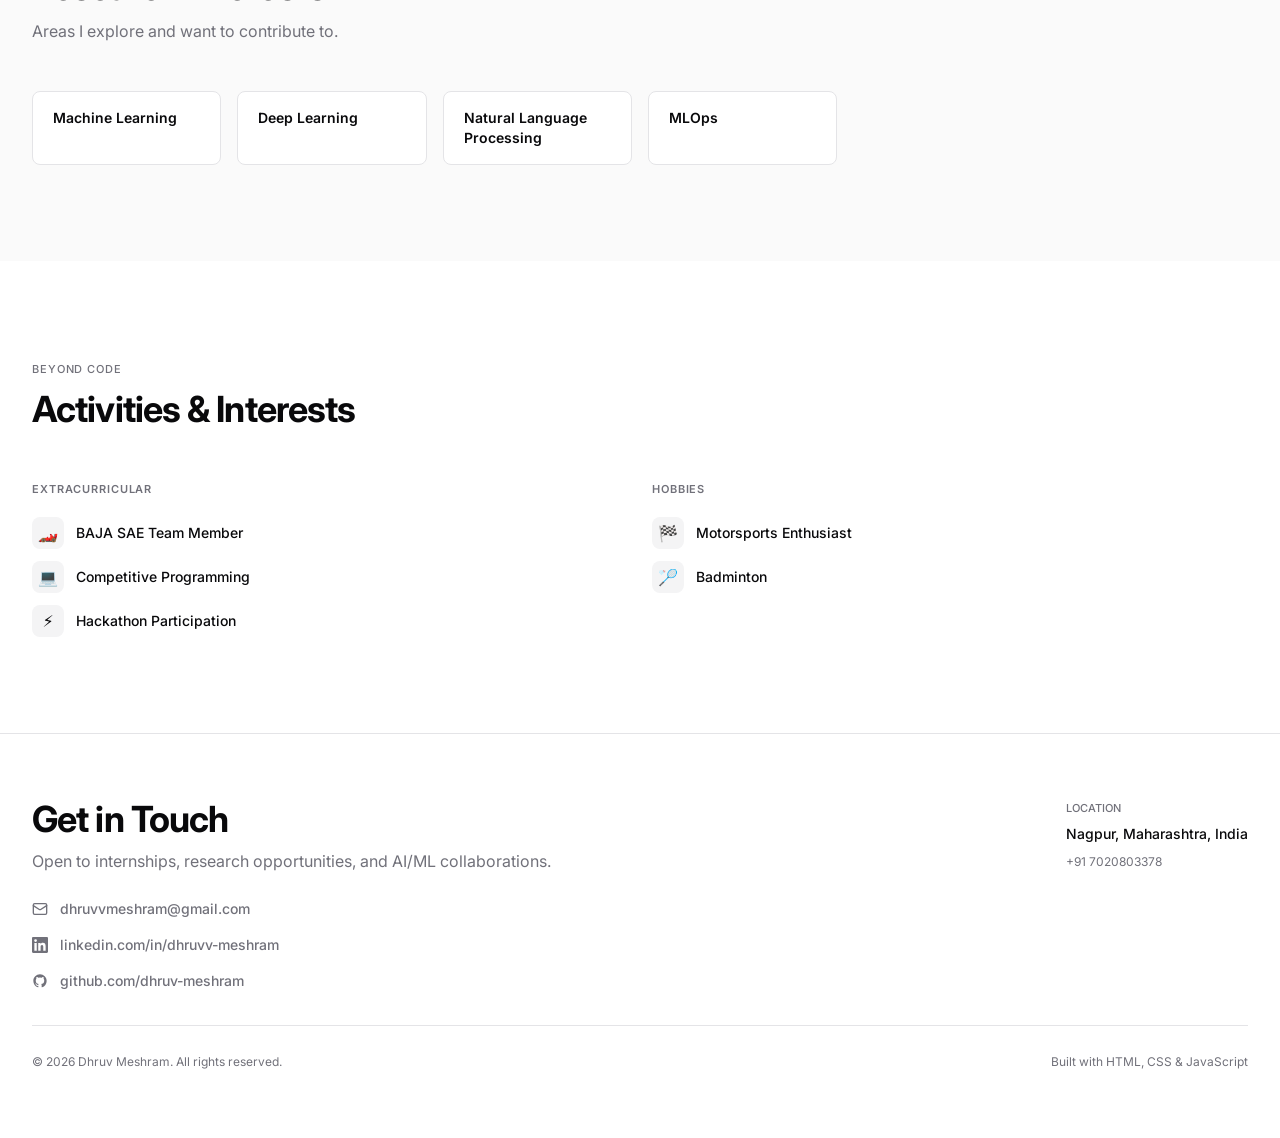
==== commit e69a3aed: "feat: update portfolio content, optimize hero layout, and relocate resume file" ====
--- a/index.html
+++ b/index.html
@@ -6,7 +6,8 @@
   <meta name="viewport" content="width=device-width, initial-scale=1.0" />
   <meta name="description"
     content="Dhruv Meshram — Computer Science Engineering student at IIT Gandhinagar. AI & Machine Learning enthusiast building intelligent systems." />
-  <title>Dhruv Meshram — AI & ML Portfolio</title>
+  <title>Dhruv Meshram | Computer Science @ IIT Gandhinagar</title>
+  <link rel="icon" type="image/jpeg" href="assets/images/porfile-photo.jpeg" />
 
   <!-- Fonts: Geist via CDN, fallback Inter -->
   <link rel="preconnect" href="https://fonts.googleapis.com" />
@@ -37,9 +38,8 @@
         <li><a class="navbar__link" href="#projects">Projects</a></li>
         <li><a class="navbar__link" href="#experience">Experience</a></li>
         <li><a class="navbar__link" href="#education">Education</a></li>
-        <li><a class="navbar__link" href="#achievements">Achievements</a></li>
         <li><a class="navbar__link" href="#contact">Contact</a></li>
-        <li><a class="navbar__link" href="./cv.pdf" target="_blank" rel="noopener noreferrer">Resume</a></li>
+        <li><a class="navbar__link" href="resume/resume.pdf" target="_blank" rel="noopener noreferrer">Resume</a></li>
       </ul>
 
       <button class="navbar__toggle" id="nav-toggle" aria-label="Open navigation" aria-expanded="false"
@@ -55,9 +55,8 @@
       <a class="navbar__mobile-link" href="#projects">Projects</a>
       <a class="navbar__mobile-link" href="#experience">Experience</a>
       <a class="navbar__mobile-link" href="#education">Education</a>
-      <a class="navbar__mobile-link" href="#achievements">Achievements</a>
       <a class="navbar__mobile-link" href="#contact">Contact</a>
-      <a class="navbar__mobile-link" href="./cv.pdf" target="_blank" rel="noopener noreferrer">Resume</a>
+      <a class="navbar__mobile-link" href="resume/resume.pdf" target="_blank" rel="noopener noreferrer">Resume</a>
     </div>
   </nav>
 
@@ -147,10 +146,11 @@
           systems that solve real-world problems using data-driven approaches.
         </p>
         <p class="about__text" style="margin-top: 16px;">
-          My experience includes developing machine learning models, working with deep learning
-          frameworks, performing data analysis, and creating end-to-end AI applications. I actively
-          explore emerging technologies in Generative AI, Natural Language Processing, and MLOps —
-          contributing to innovative AI solutions that create meaningful impact.
+          My hands-on experience ranges from high-performance systems engineering to deploying optimized machine
+          learning models. I have built a compiled C++ scheduling engine achieving sub-millisecond path resolution for
+          50k+ nodes, designed a custom concurrent C++ B+ Tree database engine with WAL crash recovery,
+          and engineered a 94.2% MAPE hourly energy forecasting system utilizing optimized XGBoost and LSTM
+          architectures.
         </p>
       </div>
 
@@ -158,10 +158,6 @@
         <div>
           <div class="about__stat-value">500+</div>
           <div class="about__stat-label">DSA Problems Solved</div>
-        </div>
-        <div>
-          <div class="about__stat-value">Top 5%</div>
-          <div class="about__stat-label">Kaggle Ranking</div>
         </div>
         <div>
           <div class="about__stat-value">4</div>
@@ -280,6 +276,8 @@
             alt="Docker" />
           <img src="https://img.shields.io/badge/Linux-FCC624?style=for-the-badge&logo=linux&logoColor=black"
             alt="Linux" />
+          <img src="https://img.shields.io/badge/SolidWorks-E21E26?style=for-the-badge&logo=solidworks&logoColor=white"
+            alt="SolidWorks" />
           <img src="https://img.shields.io/badge/Jupyter-F37626?style=for-the-badge&logo=jupyter&logoColor=white"
             alt="Jupyter Notebook" />
           <img
@@ -566,54 +564,16 @@
           <p class="research-item__label">Deep Learning</p>
         </div>
         <div class="research-item reveal reveal-delay-2">
-          <p class="research-item__label">Artificial Intelligence</p>
+          <p class="research-item__label">Natural Language Processing</p>
         </div>
         <div class="research-item reveal reveal-delay-3">
-          <p class="research-item__label">Natural Language Processing</p>
-        </div>
-        <div class="research-item reveal">
-          <p class="research-item__label">Large Language Models</p>
-        </div>
-        <div class="research-item reveal reveal-delay-1">
-          <p class="research-item__label">Generative AI</p>
-        </div>
-        <div class="research-item reveal reveal-delay-2">
           <p class="research-item__label">MLOps</p>
         </div>
       </div>
     </div>
   </section>
 
-  <!-- ════════════════════════════════════════
-     ACHIEVEMENTS
-════════════════════════════════════════ -->
-  <section id="achievements">
-    <div class="container">
-      <header class="section-header reveal">
-        <p class="section-header__eyebrow">Achievements</p>
-        <h2 class="section-header__title">Highlights &amp; Recognition</h2>
-      </header>
-
-      <div class="achievements__list">
-        <div class="achievement-card reveal">
-          <div class="achievement-card__icon">🏆</div>
-          <p class="achievement-card__text">Finalist in National AI Hackathon</p>
-        </div>
-        <div class="achievement-card reveal reveal-delay-1">
-          <div class="achievement-card__icon">📊</div>
-          <p class="achievement-card__text">Top 5% on Kaggle Competitions</p>
-        </div>
-        <div class="achievement-card reveal reveal-delay-2">
-          <div class="achievement-card__icon">💡</div>
-          <p class="achievement-card__text">Solved 500+ Data Structures &amp; Algorithms problems</p>
-        </div>
-        <div class="achievement-card reveal reveal-delay-3">
-          <div class="achievement-card__icon">✍️</div>
-          <p class="achievement-card__text">Published technical blogs on AI and Machine Learning</p>
-        </div>
-      </div>
-    </div>
-  </section>
+
 
   <!-- ════════════════════════════════════════
      ACTIVITIES & INTERESTS
--- a/css/responsive.css
+++ b/css/responsive.css
@@ -9,11 +9,17 @@
   }
 
   .hero__inner {
-    grid-template-columns: 1fr;
+    display: flex;
+    flex-direction: column-reverse;
+    align-items: flex-start;
+    gap: var(--sp-8);
   }
 
   .hero__image-wrap {
-    display: none;
+    display: block;
+    width: 300px;
+    height: 300px;
+    align-self: center;
   }
 
   .achievements__list {
@@ -52,6 +58,11 @@
     font-size: clamp(36px, 9vw, 56px);
   }
 
+  .hero__image-wrap {
+    width: 240px;
+    height: 240px;
+  }
+
   .container {
     padding-inline: var(--sp-5);
   }
